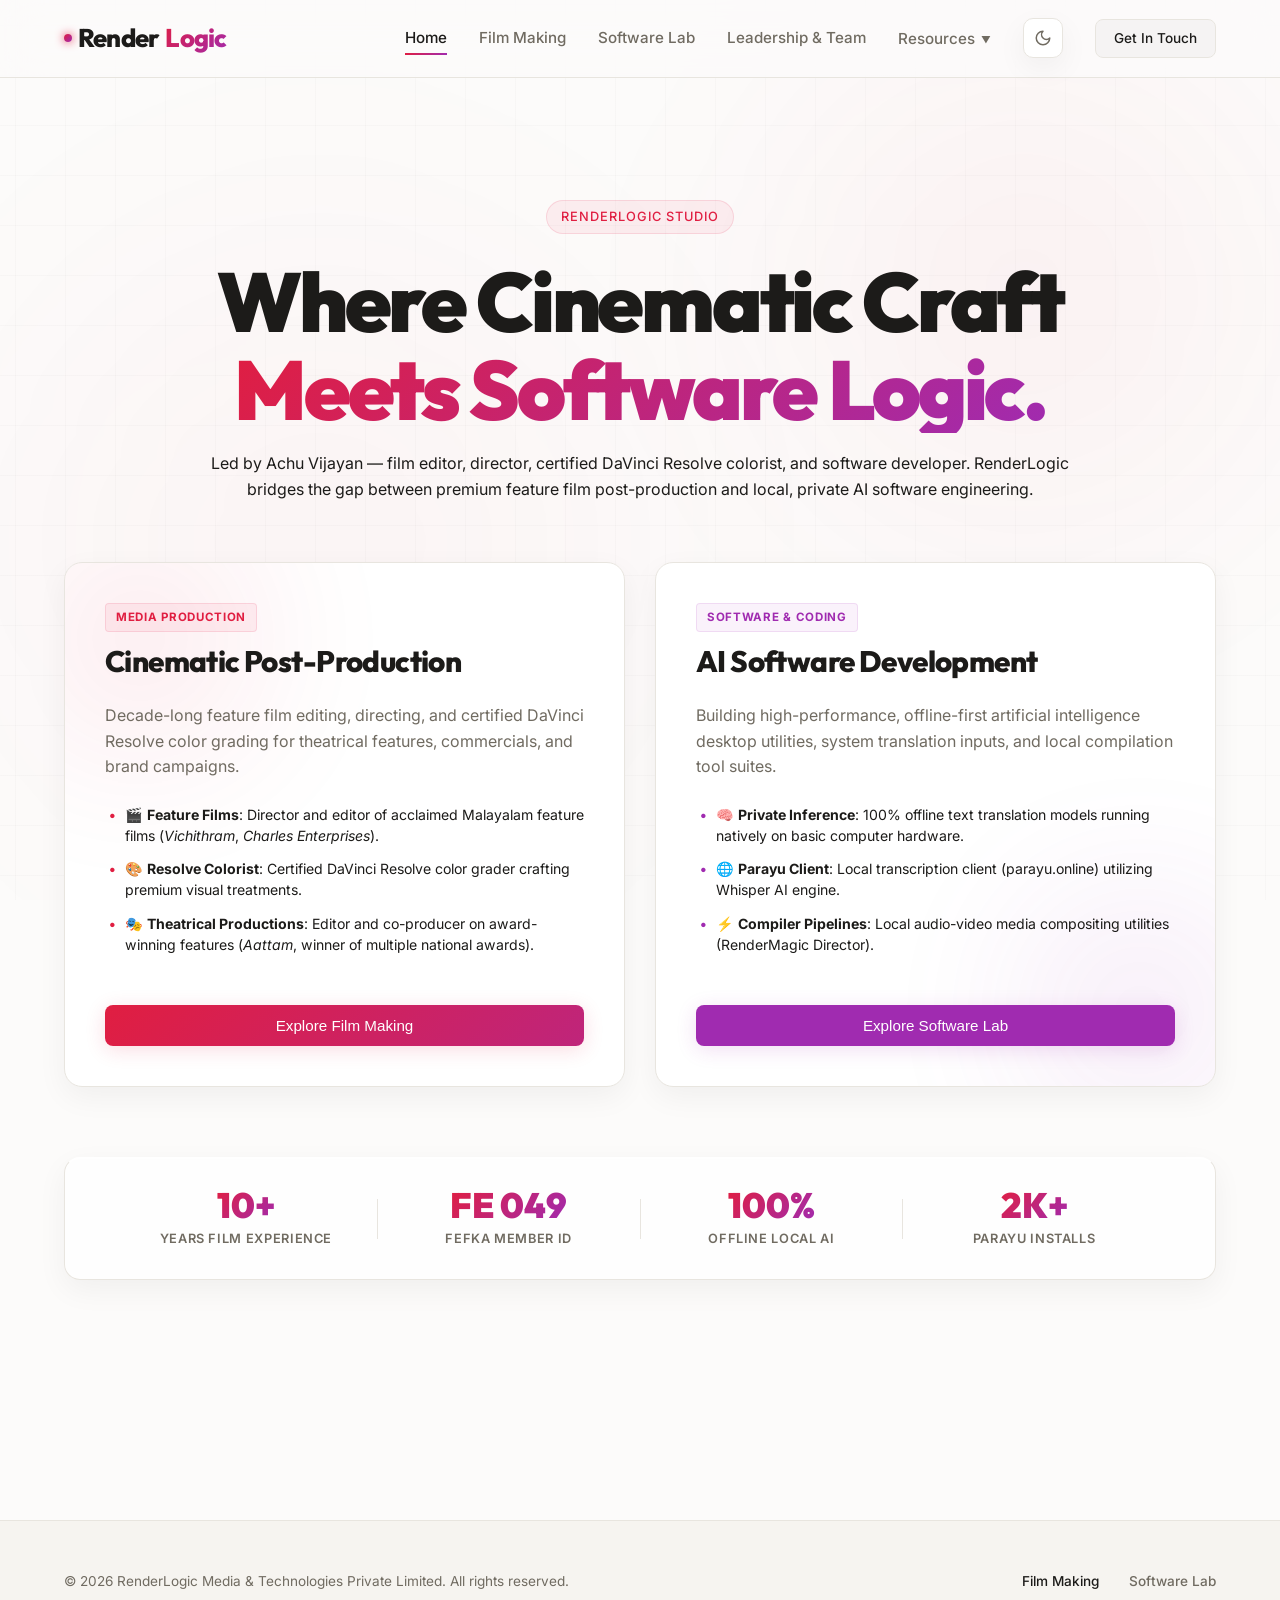
==== index.html @ 08ec9bab "feat: default to light theme on first load and ignore prefers-color-scheme" ====
<!DOCTYPE html>
<html lang="en">
<head>
    <meta charset="UTF-8">
    <meta name="viewport" content="width=device-width, initial-scale=1.0">
    <title>RenderLogic | Film Making & Software Lab</title>
    
    <!-- SEO Meta Tags -->
    <meta name="description" content="Cinematic post-production studio and AI software lab. Specializing in video editing, color grading, directing, and offline AI application development.">
    <meta name="keywords" content="Achu Vijayan, Vichithram, Aattam, film editing, color grading, post production, Parayu, RenderMagic, AI filmmaking, Kerala cinema, software developer">
    <meta name="author" content="RenderLogic">
    <meta name="robots" content="index, follow, max-image-preview:large">
    <link rel="canonical" href="https://renderlogic.in/">

    <!-- Open Graph (Facebook / WhatsApp / LinkedIn link previews) -->
    <meta property="og:type" content="website">
    <meta property="og:url" content="https://renderlogic.in/">
    <meta property="og:title" content="RenderLogic | Film Making & Software Lab">
    <meta property="og:description" content="Cinematic post-production meets software logic. Video editing, color grading, directing, and offline AI tools.">
    <meta property="og:image" content="https://renderlogic.in/assets/logo.png">
    <meta property="og:site_name" content="RenderLogic">

    <!-- Twitter / X card -->
    <meta name="twitter:card" content="summary_large_image">
    <meta name="twitter:title" content="RenderLogic | Film Making & Software Lab">
    <meta name="twitter:description" content="Cinematic post-production meets software logic. Video editing, color grading, directing, and offline AI tools.">
    <meta name="twitter:image" content="https://renderlogic.in/assets/logo.png">

    <!-- Google Analytics (GA4) — property "achuvijayaneditor" -->
    <script async src="https://www.googletagmanager.com/gtag/js?id=G-XNH281S53R"></script>
    <script>
      window.dataLayer = window.dataLayer || [];
      function gtag(){dataLayer.push(arguments);}
      gtag('js', new Date());
      gtag('config', 'G-XNH281S53R');
    </script>

    <!-- Structured data (JSON-LD): Organization + founder + website -->
    <script type="application/ld+json">
    {
      "@context": "https://schema.org",
      "@graph": [
        {
          "@type": "Organization",
          "@id": "https://renderlogic.in/#organization",
          "name": "RenderLogic",
          "alternateName": "RenderLogic Studio",
          "url": "https://renderlogic.in/",
          "logo": {
            "@type": "ImageObject",
            "url": "https://renderlogic.in/assets/logo.png"
          },
          "image": "https://renderlogic.in/assets/logo.png",
          "description": "Cinematic post-production studio and AI software lab - video editing, color grading, directing, and offline AI application development.",
          "email": "contact@renderlogic.in",
          "telephone": "+919447127173",
          "address": {
            "@type": "PostalAddress",
            "addressLocality": "Ernakulam",
            "addressRegion": "Kerala",
            "addressCountry": "IN"
          },
          "founder": {
            "@type": "Person",
            "@id": "https://renderlogic.in/#achuvijayan"
          },
          "contactPoint": [
            {
              "@type": "ContactPoint",
              "telephone": "+919447127173",
              "email": "contact@renderlogic.in",
              "contactType": "customer service",
              "areaServed": "IN",
              "availableLanguage": ["en", "ml"]
            },
            {
              "@type": "ContactPoint",
              "telephone": "+919072223369",
              "contactType": "sales",
              "areaServed": "IN"
            }
          ],
          "sameAs": [
            "https://www.instagram.com/achuvijayan/",
            "https://www.linkedin.com/in/achuvijayan/"
          ]
        },
        {
          "@type": "Person",
          "@id": "https://renderlogic.in/#achuvijayan",
          "name": "Achu Vijayan",
          "url": "https://renderlogic.in/",
          "jobTitle": "Founder, Film Editor & Colorist",
          "worksFor": {
            "@type": "Organization",
            "@id": "https://renderlogic.in/#organization"
          },
          "address": {
            "@type": "PostalAddress",
            "addressLocality": "Ernakulam",
            "addressRegion": "Kerala",
            "addressCountry": "IN"
          },
          "sameAs": [
            "https://www.instagram.com/achuvijayan/",
            "https://www.linkedin.com/in/achuvijayan/"
          ]
        },
        {
          "@type": "WebSite",
          "@id": "https://renderlogic.in/#website",
          "url": "https://renderlogic.in/",
          "name": "RenderLogic",
          "inLanguage": "en",
          "publisher": {
            "@type": "Organization",
            "@id": "https://renderlogic.in/#organization"
          }
        }
      ]
    }
    </script>

    <!-- Google Fonts -->
    <link rel="preconnect" href="https://fonts.googleapis.com">
    <link rel="preconnect" href="https://fonts.gstatic.com" crossorigin>
    <link href="https://fonts.googleapis.com/css2?family=Inter:wght@300;400;500;600;700&family=Outfit:wght@400;500;600;700;800;900&display=swap" rel="stylesheet">
    
    <!-- Theme init (runs before paint to avoid a flash of the wrong theme) -->
    <script>
      (function () {
        try {
          var stored = localStorage.getItem('rl-theme');
          if (stored === 'dark') {
            document.documentElement.classList.add('dark');
          }
        } catch (e) {}
      })();
    </script>

    <!-- Style Sheet -->
    <link rel="stylesheet" href="styles.css">
</head>
<body>

    <!-- Floating Background Radial Glows -->
    <div class="bg-glow-container">
        <div class="glow-spot-1" id="radial-glow-cyan"></div>
        <div class="glow-spot-2" id="radial-glow-purple"></div>
    </div>

    <!-- Header Navigation acting as Tab Triggers -->
    <header class="header" id="main-header">
        <div class="container nav-container">
            <a href="#" class="logo" id="header-logo" aria-label="RenderLogic Home" data-tab-target="tab-home">
                <span class="logo-icon"></span>
                <span class="logo-render">Render</span><span class="logo-logic">Logic</span>
            </a>
            
            <!-- Mobile Menu Toggle -->
            <button class="mobile-nav-toggle" id="menu-toggle" aria-label="Toggle navigation menu" aria-expanded="false">
                <span></span>
                <span></span>
                <span></span>
            </button>
            
            <nav class="nav" id="navigation-bar" role="navigation">
                <a href="#home" class="nav-link active" data-tab-target="tab-home">Home</a>
                <a href="#creative" class="nav-link" data-tab-target="tab-creative">Film Making</a>
                <a href="#software" class="nav-link" data-tab-target="tab-software">Software Lab</a>
                <a href="#collaborators" class="nav-link" data-tab-target="tab-collaborators">Leadership & Team</a>
                
                <!-- Resources Dropdown -->
                <div class="nav-dropdown" id="resources-dropdown">
                    <a href="#" class="nav-link" id="nav-resources-trigger">Resources <span class="arrow-icon">▼</span></a>
                    <div class="dropdown-menu glass-card">
                        <a href="#documentation" class="dropdown-item" data-tab-target="tab-documentation">
                            <h5>Documentation</h5>
                            <p>Quickstart setup, shortcuts, and dictionary.</p>
                        </a>
                        <a href="#support" class="dropdown-item" data-tab-target="tab-support">
                            <h5>Help Center</h5>
                            <p>Frequently asked questions and guides.</p>
                        </a>
                        <a href="#blogs" class="dropdown-item" data-tab-target="tab-blogs">
                            <h5>Blog</h5>
                            <p>Latest updates, tutorials, and features.</p>
                        </a>
                        <a href="#affiliate" class="dropdown-item" data-tab-target="tab-affiliate">
                            <h5>Affiliate Program</h5>
                            <p>Earn recurring partner commissions.</p>
                        </a>
                        <a href="#mediakit" class="dropdown-item" data-tab-target="tab-mediakit">
                            <h5>Media Kit</h5>
                            <p>Official logos and transparent assets.</p>
                        </a>
                    </div>
                </div>
                
                <button class="theme-toggle" id="theme-toggle-btn" type="button" aria-label="Toggle dark mode" title="Toggle light / dark">
                    <svg class="icon-moon" xmlns="http://www.w3.org/2000/svg" viewBox="0 0 24 24" fill="none" stroke="currentColor" stroke-width="2" stroke-linecap="round" stroke-linejoin="round"><path d="M12 3a6 6 0 0 0 9 9 9 9 0 1 1-9-9Z"/></svg>
                    <svg class="icon-sun" xmlns="http://www.w3.org/2000/svg" viewBox="0 0 24 24" fill="none" stroke="currentColor" stroke-width="2" stroke-linecap="round" stroke-linejoin="round"><circle cx="12" cy="12" r="4"/><path d="M12 2v2M12 20v2M4.93 4.93l1.41 1.41M17.66 17.66l1.41 1.41M2 12h2M20 12h2M6.34 17.66l-1.41 1.41M19.07 4.93l-1.41 1.41"/></svg>
                </button>
                <a href="#contact" class="btn btn-nav" data-tab-target="tab-contact">Get In Touch</a>
            </nav>
        </div>
    </header>

    <main class="main-content-area">

        <!-- ==========================================
             TAB 0: HOME LANDING PAGE (50/50 Dual Mood)
             ========================================== -->
        <section id="tab-home" class="tab-content active">
            <div class="container">
                <!-- Hero Dual Intro -->
                <div class="split-hero">
                    <span class="badge">RenderLogic Studio</span>
                    <h1 class="font-giant hero-title">Where Cinematic Craft<br><span class="gradient-text">Meets Software Logic.</span></h1>
                    <p class="hero-subtitle" style="margin-top: 18px;">Led by Achu Vijayan — film editor, director, certified DaVinci Resolve colorist, and software developer. RenderLogic bridges the gap between premium feature film post-production and local, private AI software engineering.</p>
                </div>

                <!-- 50/50 Split Showcase -->
                <div class="split-showcase-grid">
                    <!-- Left: Media & Post-Production -->
                    <div class="split-card glass-card creative-mood" data-tab-link="tab-creative">
                        <div class="split-card-glow"></div>
                        <div>
                            <div class="split-card-header">
                                <span class="split-tag">Media Production</span>
                                <h3>Cinematic Post-Production</h3>
                            </div>
                            <div class="split-card-body">
                                <p>Decade-long feature film editing, directing, and certified DaVinci Resolve color grading for theatrical features, commercials, and brand campaigns.</p>
                                <ul class="split-bullets">
                                    <li>🎬 <strong>Feature Films</strong>: Director and editor of acclaimed Malayalam feature films (<em>Vichithram</em>, <em>Charles Enterprises</em>).</li>
                                    <li>🎨 <strong>Resolve Colorist</strong>: Certified DaVinci Resolve color grader crafting premium visual treatments.</li>
                                    <li>🎭 <strong>Theatrical Productions</strong>: Editor and co-producer on award-winning features (<em>Aattam</em>, winner of multiple national awards).</li>
                                </ul>
                            </div>
                        </div>
                        <div class="split-card-footer" style="margin-top: 20px;">
                            <button class="btn btn-primary" data-tab-target="tab-creative" style="width: 100%;">Explore Film Making</button>
                        </div>
                    </div>

                    <!-- Right: Software & Coding -->
                    <div class="split-card glass-card software-mood" data-tab-link="tab-software">
                        <div class="split-card-glow"></div>
                        <div>
                            <div class="split-card-header">
                                <span class="split-tag font-mono">Software & Coding</span>
                                <h3>AI Software Development</h3>
                            </div>
                            <div class="split-card-body">
                                <p>Building high-performance, offline-first artificial intelligence desktop utilities, system translation inputs, and local compilation tool suites.</p>
                                <ul class="split-bullets font-mono">
                                    <li>🧠 <strong>Private Inference</strong>: 100% offline text translation models running natively on basic computer hardware.</li>
                                    <li>🌐 <strong>Parayu Client</strong>: Local transcription client (parayu.online) utilizing Whisper AI engine.</li>
                                    <li>⚡ <strong>Compiler Pipelines</strong>: Local audio-video media compositing utilities (RenderMagic Director).</li>
                                </ul>
                            </div>
                        </div>
                        <div class="split-card-footer" style="margin-top: 20px;">
                            <button class="btn btn-primary btn-purple" data-tab-target="tab-software" style="width: 100%;">Explore Software Lab</button>
                        </div>
                    </div>
                </div>

                <!-- Shared Trust / Certifications Banner -->
                <div class="unified-highlight-banner glass-card">
                    <div class="banner-stat">
                        <span class="stat-num">10+</span>
                        <span class="stat-label">Years Film Experience</span>
                    </div>
                    <div class="banner-divider"></div>
                    <div class="banner-stat">
                        <span class="stat-num">FE 049</span>
                        <span class="stat-label">FEFKA Member ID</span>
                    </div>
                    <div class="banner-divider"></div>
                    <div class="banner-stat">
                        <span class="stat-num">100%</span>
                        <span class="stat-label">Offline Local AI</span>
                    </div>
                    <div class="banner-divider"></div>
                    <div class="banner-stat">
                        <span class="stat-num">2K+</span>
                        <span class="stat-label">Parayu Installs</span>
                    </div>
                </div>
            </div>
        </section>

        <!-- ==========================================
             TAB 1: CREATIVE STUDIO (70% Brand Mood)
             ========================================== -->
        <section id="tab-creative" class="tab-content">
            <div class="container">
                <!-- Hero Cinematic Intro -->
                <div class="cinematic-hero">
                    <span class="badge">Filmmaking & Post-Production</span>
                    <h1 class="hero-title font-giant">Crafting Stories with <span class="gradient-text">Cinematic</span> Rhythm</h1>
                    <p class="hero-subtitle">High-fidelity editorial, color grading, directing, and VFX services for theatrical features, commercials, and AI-assisted filmmaking pipelines.</p>
                </div>
                
                <!-- Video Editor Timeline Mockup Panel -->
                <div class="visual-panel-wrapper">
                    <div class="visual-card glass-card" id="timeline-card">
                        <div class="visual-header">
                            <span class="dot red"></span>
                            <span class="dot yellow"></span>
                            <span class="dot green"></span>
                            <span class="card-title">renderlogic_timeline.project</span>
                        </div>
                        <div class="visual-body">
                            <!-- NLE Timecode Ruler -->
                            <div class="timeline-ruler">
                                <span class="ruler-tick">00:00</span>
                                <span class="ruler-tick">00:10</span>
                                <span class="ruler-tick">00:20</span>
                                <span class="ruler-tick">00:30</span>
                                <span class="ruler-tick">00:40</span>
                                <span class="ruler-tick">00:50</span>
                            </div>
                            
                            <!-- Playhead scanning line -->
                            <div class="timeline-playhead-line" id="timeline-playhead"></div>
                            
                            <div class="timeline-row video-row">
                                <span class="label">Video Track</span>
                                <div class="clip c-blue" id="clip-video-1" data-duration="45" style="width: 45%;">Hero_Showreel.mov</div>
                                <div class="clip c-purple" id="clip-video-2" data-duration="25" style="width: 25%;">B-Roll_03.mov</div>
                            </div>
                            <div class="timeline-row audio-row">
                                <span class="label">Audio Track</span>
                                <div class="clip c-green" id="clip-audio-1" data-duration="30" style="width: 30%;">SFX_Wind.wav</div>
                                <div class="clip c-teal" id="clip-audio-2" data-duration="40" style="width: 40%;">Voiceover_Main.wav</div>
                            </div>
                            
                            <!-- NLE Media Controller & DB Meter -->
                            <div class="timeline-controls-row">
                                <div class="timeline-asset-info" id="timeline-asset-info">Active Preview: Hero_Showreel.mov</div>
                                
                                <div class="timeline-transport">
                                    <button class="transport-btn" aria-label="Previous Frame">
                                        <svg xmlns="http://www.w3.org/2000/svg" width="12" height="12" viewBox="0 0 24 24" fill="currentColor"><polygon points="19 20 9 12 19 4 19 20"/><rect x="5" y="4" width="2" height="16"/></svg>
                                    </button>
                                    <button class="transport-btn play-active" id="btn-timeline-play" aria-label="Play/Pause">
                                        <svg xmlns="http://www.w3.org/2000/svg" width="12" height="12" viewBox="0 0 24 24" fill="currentColor"><polygon points="5 3 19 12 5 21 5 3"/></svg>
                                    </button>
                                    <button class="transport-btn" aria-label="Next Frame">
                                        <svg xmlns="http://www.w3.org/2000/svg" width="12" height="12" viewBox="0 0 24 24" fill="currentColor"><polygon points="5 4 15 12 5 20 5 4"/><rect x="17" y="4" width="2" height="16"/></svg>
                                    </button>
                                </div>
                                
                                <div class="audio-db-meter">
                                    <span class="db-label">L</span>
                                    <div class="meter-bar"><div class="meter-fill" id="meter-fill-l" style="width: 65%;"></div></div>
                                    <span class="db-label">R</span>
                                    <div class="meter-bar"><div class="meter-fill" id="meter-fill-r" style="width: 58%;"></div></div>
                                </div>
                            </div>
                        </div>
                    </div>
                </div>

                <!-- Film & AI Projects Portfolio Grid (Unified Media Section) -->
                <div class="portfolio-section">
                    <h2 class="section-title text-center">Featured Works & Media Portfolio</h2>
                    <p class="section-subtitle text-center">Combining decade-long theatrical film craftsmanship with modern AI video campaign pipelines.</p>
                    
                    <!-- Category A: Theatrical Features -->
                    <div style="margin-top: 50px; border-bottom: 1px solid var(--border-color); padding-bottom: 12px; margin-bottom: 24px;">
                        <h3 style="font-family: var(--font-heading); font-size: 1.6rem; color: var(--primary); display: flex; align-items: center; gap: 8px;">🎬 Theatrical Cinema Features</h3>
                    </div>
                    <div class="portfolio-grid">
                        <div class="portfolio-card glass-card">
                            <div class="portfolio-thumbnail" style="background-image: radial-gradient(circle at center, rgba(160, 43, 176, 0.15), transparent 80%);">
                                <span class="portfolio-badge">Directorial Debut</span>
                            </div>
                            <div class="portfolio-info">
                                <h3>Vichithram</h3>
                                <p class="portfolio-role">Director, Editor & Co-Producer</p>
                                <p class="portfolio-desc">A highly acclaimed mystery thriller in Malayalam cinema, directed, edited, and co-produced by Achu Vijayan. Celebrated for its unique structural pacing, obsidian grading, and complex plot narrative.</p>
                            </div>
                        </div>
                        
                        <div class="portfolio-card glass-card">
                            <div class="portfolio-thumbnail" style="background-image: radial-gradient(circle at center, rgba(13, 148, 136, 0.15), transparent 80%);">
                                <span class="portfolio-badge">3× National Award Winner</span>
                            </div>
                            <div class="portfolio-info">
                                <h3>Aattam</h3>
                                <p class="portfolio-role">Co-Producer</p>
                                <p class="portfolio-desc">Co-produced under Joy Movie Productions. Celebrated chamber-style drama. Winner of three National Awards at the 70th National Film Awards: Best Feature Film, Best Editing, and Best Screenplay.</p>
                            </div>
                        </div>

                        <div class="portfolio-card glass-card">
                            <div class="portfolio-thumbnail" style="background-image: radial-gradient(circle at center, rgba(16, 185, 129, 0.15), transparent 80%);">
                                <span class="portfolio-badge">Upcoming Feature</span>
                            </div>
                            <div class="portfolio-info">
                                <h3>Thuninthavan / Orumbettavan</h3>
                                <p class="portfolio-role">Post-Production & Co-Producer</p>
                                <p class="portfolio-desc">Upcoming Malayalam feature film produced under Joy Movie Productions, coordinating complete post-production assembly and certified grading output.</p>
                            </div>
                        </div>

                        <div class="portfolio-card glass-card">
                            <div class="portfolio-thumbnail" style="background-image: radial-gradient(circle at center, rgba(239, 68, 68, 0.15), transparent 80%);">
                                <span class="portfolio-badge">Satirical Drama</span>
                            </div>
                            <div class="portfolio-info">
                                <h3>Charles Enterprises</h3>
                                <p class="portfolio-role">Editor & Co-Producer</p>
                                <p class="portfolio-desc">Editorial rhythm design and post-production co-production management for this celebrated satirical comedy-drama.</p>
                            </div>
                        </div>
                    </div>

                    <!-- Category B: AI campaigns & Brand films -->
                    <div style="margin-top: 70px; border-bottom: 1px solid var(--border-color); padding-bottom: 12px; margin-bottom: 24px;">
                        <h3 style="font-family: var(--font-heading); font-size: 1.6rem; color: var(--accent); display: flex; align-items: center; gap: 8px;">🧠 AI Video Production & Brand Campaigns</h3>
                    </div>
                    <div class="portfolio-grid">
                        <div class="portfolio-card glass-card">
                            <div class="portfolio-thumbnail" style="background-image: radial-gradient(circle at center, rgba(13, 148, 136, 0.15), transparent 80%);">
                                <span class="portfolio-badge">AI Brand Campaign</span>
                            </div>
                            <div class="portfolio-info">
                                <h3>Allwyn — "Possible is Beautiful"</h3>
                                <p class="portfolio-role">AI Video Producer & Storyboard Design</p>
                                <p class="portfolio-desc">Created a 30-second AI campaign animatic, a 22-slide storyboard deck, and character consistency mapping for international brand launch via The Gate Worldwide.</p>
                            </div>
                        </div>

                        <div class="portfolio-card glass-card">
                            <div class="portfolio-thumbnail" style="background-image: radial-gradient(circle at center, rgba(16, 185, 129, 0.15), transparent 80%);">
                                <span class="portfolio-badge">AI Brand Film</span>
                            </div>
                            <div class="portfolio-info">
                                <h3>Breeze — 25th Anniversary</h3>
                                <p class="portfolio-role">AI Video Producer & Editor</p>
                                <p class="portfolio-desc">"Breeze Museum of Art" 25th anniversary brand film — end-to-end local AI video production from prompt engineering mapping to final post-production cut.</p>
                            </div>
                        </div>

                        <div class="portfolio-card glass-card">
                            <div class="portfolio-thumbnail" style="background-image: radial-gradient(circle at center, rgba(160, 43, 176, 0.15), transparent 80%);">
                                <span class="portfolio-badge">AI Banking Campaign</span>
                            </div>
                            <div class="portfolio-info">
                                <h3>SC Banca 2.0 (SC × Prudential)</h3>
                                <p class="portfolio-role">AI Deliverables & KV Extensions</p>
                                <p class="portfolio-desc">Key visual extensions, character consistency meshes, and final localized campaign video deliverables utilizing local Stable Diffusion and Kling pipelines.</p>
                            </div>
                        </div>

                        <div class="portfolio-card glass-card">
                            <div class="portfolio-thumbnail" style="background-image: radial-gradient(circle at center, rgba(239, 68, 68, 0.15), transparent 80%);">
                                <span class="portfolio-badge">Education & Tech Hub</span>
                            </div>
                            <div class="portfolio-info">
                                <h3>Aistory YouTube Channel</h3>
                                <p class="portfolio-role">Pipeline Creator & Tutor</p>
                                <p class="portfolio-desc">Founder of Aistory, an online educational hub focused on demonstrating local AI tools, ComfyUI weight scripting, and tech-meets-cinema workflows for filmmakers.</p>
                            </div>
                        </div>
                    </div>
                </div>

                <!-- Media Services Grid -->
                <div class="services-wrapper">
                    <h2 class="section-title text-center">Studio Services</h2>
                    <div class="services-grid">
                        <div class="service-card glass-card">
                            <div class="service-icon">🎬</div>
                            <h3>Theatrical Film Editing</h3>
                            <p>High-end structural pacing and narrative trimming. Every frame cut is timed to maintain maximum suspense, emotion, and rhythm.</p>
                        </div>
                        <div class="service-card glass-card">
                            <div class="service-icon">🎨</div>
                            <h3>Cinematic Color Grading (DI)</h3>
                            <p>Premium digital intermediate grading matching the mood of your cinematic vision. Seamless transitions from daylight exposure to dark obsidian tones.</p>
                        </div>
                        <div class="service-card glass-card">
                            <div class="service-icon">🧠</div>
                            <h3>AI Filmmaking Workflows</h3>
                            <p>Integrating state-of-the-art AI tooling, ComfyUI structures, and prompt engineering parameters to generate high-resolution b-rolls, textures, and digital composition plates.</p>
                        </div>
                    </div>
                </div>
            </div>
        </section>


        <!-- ==========================================
             TAB 2: SOFTWARE LAB (30% Brand Mood)
             ========================================== -->
        <section id="tab-software" class="tab-content">
            <div class="container">
                <div class="software-hero text-center">
                    <span class="badge badge-accent">Software Lab</span>
                    <h2 class="section-title">High-Performance Offline Applications</h2>
                    <p class="section-subtitle">We build lightning-fast desktop tools that run 100% locally on your machine—prioritizing absolute privacy, offline speed, and zero cloud subscriptions.</p>
                </div>

                <!-- Showcase Flagship: Parayu -->
                <div class="parayu-showcase-grid">
                    <div class="parayu-visual-mockup">
                        <div class="mockup-frame glass-card">
                            <div class="mockup-header">
                                <span class="mockup-dot close"></span>
                                <span class="mockup-dot minimize"></span>
                                <span class="mockup-dot maximize"></span>
                                <span class="mockup-url">parayu.online</span>
                            </div>
                            <div class="mockup-content">
                                <!-- Waveform logo indicator -->
                                <div class="app-logo-container">
                                    <img src="assets/logo-parayu.svg" alt="Parayu Logo" class="app-custom-logo">
                                </div>
                                <h4>Parayu (Voice-to-Text)</h4>
                                <p class="app-tag">Whisper AI Offline Engine</p>
                                
                                <!-- Audio Waveform animation -->
                                <div class="wave-animation">
                                    <div class="wave-bar"></div>
                                    <div class="wave-bar"></div>
                                    <div class="wave-bar"></div>
                                    <div class="wave-bar"></div>
                                    <div class="wave-bar"></div>
                                </div>
                                <div class="app-transcription" id="parayu-transcription-box">
                                    "Speak naturally, and watch it transcribe in real-time..."
                                </div>
                            </div>
                        </div>
                    </div>
                    
                    <div class="parayu-details-content">
                        <h3>Parayu Voice Dictation</h3>
                        <p class="section-desc">Our flagship application for macOS and Windows. Uses local Whisper AI models on your own machine—transcribing instantly directly into whichever text application you are currently typing in.</p>
                        
                        <div class="feature-bullets-grid">
                            <div class="bullet-card glass-card">
                                <h4>🔒 100% Private</h4>
                                <p>Your voice recordings never leave your machine. No cloud uploads, no server data retention.</p>
                            </div>
                            <div class="bullet-card glass-card">
                                <h4>⚡ Sub-second Speed</h4>
                                <p>Optimized C++ bindings (`whisper.cpp`) ensure transcription completes instantly.</p>
                            </div>
                            <div class="bullet-card glass-card">
                                <h4>🗣️ Multilingual Native</h4>
                                <p>Built with special optimizations for Indian languages including Malayalam, Hindi, and English dictation.</p>
                            </div>
                        </div>

                        <div class="action-buttons-group">
                            <a href="https://parayu.online" target="_blank" rel="noopener" class="btn btn-primary">Visit parayu.online</a>
                        </div>
                    </div>
                </div>

                <!-- Product Suite Ecosystem Directory -->
                <div class="roadmap-section" style="margin-top: 100px;">
                    <h3 class="section-title text-center">The RenderLogic Software Suite</h3>
                    <p class="section-subtitle text-center">A comprehensive suite of offline-first creation utilities, translation models, and media compilers.</p>
                    
                    <div class="roadmap-grid" style="display: grid; grid-template-columns: repeat(2, 1fr); gap: 30px; margin-top: 40px;">
                        
                        <div class="roadmap-card glass-card" style="padding: 35px; border-radius: 16px; border: 1px solid var(--border-color); background: var(--bg-card); display: flex; flex-direction: column; justify-content: space-between;">
                            <div>
                                <span class="roadmap-tag" style="background: rgba(224, 30, 65, 0.05); color: var(--primary); border: 1px solid rgba(224, 30, 65, 0.15); padding: 4px 10px; border-radius: 4px; font-size: 11px; font-family: var(--font-mono), monospace; text-transform: uppercase;">Desktop App • Local AI</span>
                                <h4 style="font-size: 1.35rem; font-weight: 700; margin-top: 18px; margin-bottom: 12px; color: var(--text-main);">RenderMagic Director</h4>
                                <p style="font-size: 13.5px; color: var(--text-muted); line-height: 1.6; margin-bottom: 20px;">Professional local AI video synthesis application. Compiles script, local voiceover, background tracks, and context-synced b-roll footage into complete media compositions entirely offline.</p>
                            </div>
                            <div style="font-family: var(--font-mono), monospace; font-size: 11px; color: var(--primary); font-weight: 500;">
                                ⚡ local FastAPI &amp; Electron pipeline
                            </div>
                        </div>

                        <div class="roadmap-card glass-card" style="padding: 35px; border-radius: 16px; border: 1px solid var(--border-color); background: var(--bg-card); display: flex; flex-direction: column; justify-content: space-between;">
                            <div>
                                <span class="roadmap-tag" style="background: rgba(13, 148, 136, 0.05); color: var(--accent); border: 1px solid rgba(13, 148, 136, 0.15); padding: 4px 10px; border-radius: 4px; font-size: 11px; font-family: var(--font-mono), monospace; text-transform: uppercase;">Mobile App • iOS &amp; Android</span>
                                <h4 style="font-size: 1.35rem; font-weight: 700; margin-top: 18px; margin-bottom: 12px; color: var(--text-main);">Parayu Mobile &amp; Handoff</h4>
                                <p style="font-size: 13.5px; color: var(--text-muted); line-height: 1.6; margin-bottom: 20px;">Brings localized offline voice dictation and translation maps to mobile keyboards. Features native Swift/Kotlin bindings for high-speed local inference and wireless desktop handoff.</p>
                            </div>
                            <div style="font-family: var(--font-mono), monospace; font-size: 11px; color: var(--accent); font-weight: 500;">
                                📱 native SwiftPM &amp; Android Gradle
                            </div>
                        </div>

                        <div class="roadmap-card glass-card" style="padding: 35px; border-radius: 16px; border: 1px solid var(--border-color); background: var(--bg-card); display: flex; flex-direction: column; justify-content: space-between;">
                            <div>
                                <span class="roadmap-tag" style="background: rgba(239, 68, 68, 0.05); color: #ef4444; border: 1px solid rgba(239, 68, 68, 0.15); padding: 4px 10px; border-radius: 4px; font-size: 11px; font-family: var(--font-mono), monospace; text-transform: uppercase;">Utility • Subtitle Editor</span>
                                <h4 style="font-size: 1.35rem; font-weight: 700; margin-top: 18px; margin-bottom: 12px; color: var(--text-main);">Transcript Studio</h4>
                                <p style="font-size: 13.5px; color: var(--text-muted); line-height: 1.6; margin-bottom: 20px;">Standalone transcription companion for post-production editing rooms. Integrates directly with NLE workflows to synchronize subtitle timecodes and format multi-speaker logs.</p>
                            </div>
                            <div style="font-family: var(--font-mono), monospace; font-size: 11px; color: #ef4444; font-weight: 500;">
                                🎬 high-efficiency SRT &amp; VTT export
                            </div>
                        </div>

                        <div class="roadmap-card glass-card" style="padding: 35px; border-radius: 16px; border: 1px solid var(--border-color); background: var(--bg-card); display: flex; flex-direction: column; justify-content: space-between;">
                            <div>
                                <span class="roadmap-tag" style="background: rgba(217, 119, 6, 0.05); color: #d97706; border: 1px solid rgba(217, 119, 6, 0.15); padding: 4px 10px; border-radius: 4px; font-size: 11px; font-family: var(--font-mono), monospace; text-transform: uppercase;">Web App • Active Beta</span>
                                <h4 style="font-size: 1.35rem; font-weight: 700; margin-top: 18px; margin-bottom: 12px; color: var(--text-main);">WhichOTT Search</h4>
                                <p style="font-size: 13.5px; color: var(--text-muted); line-height: 1.6; margin-bottom: 20px;">A sleek, ad-free streaming search aggregator. Indexing global distribution matrices to instantly show exactly where a theatrical or web series is available, grouped by mood indices.</p>
                            </div>
                            <div style="font-family: var(--font-mono), monospace; font-size: 11px; color: #d97706; font-weight: 500;">
                                🔍 live metadata aggregation matrix
                            </div>
                        </div>

                    </div>
                </div>
            </div>
        </section>



        <!-- ==========================================
             TAB 4: WHO WE ARE (Collaborators Spotlight)
             ========================================== -->
        <section id="tab-collaborators" class="tab-content">
            <div class="container">
                <div class="collaborators-hero text-center">
                    <span class="badge">Leadership & Core Team</span>
                    <h2 class="section-title">Building the Future of Creative Tech</h2>
                    <p class="section-subtitle">The creative technologists, filmmakers, and software minds building Render Logic’s next generation of production tools.</p>
                </div>
                
                <!-- Founder Spotlight (Redesigned Profile Layout) -->
                <div class="founder-card glass-card">
                    <div class="founder-info">
                        <div class="founder-avatar-wrapper">
                            <div class="founder-avatar-glow"></div>
                            <div class="founder-avatar-inner">AV</div>
                        </div>
                        <div class="founder-bio">
                            <span class="founder-badge-tag">Founder & Lead Director</span>
                            <h3>Achu Vijayan</h3>
                            <div class="founder-meta" style="font-family: var(--font-mono), monospace; font-size: 11px; color: var(--text-muted); margin-bottom: 12px; display: flex; gap: 16px; font-weight: 500;">
                                <span>FEFKA Member FE 049</span>
                                <span>DaVinci Resolve Certified</span>
                            </div>
                            <p class="founder-description">
                                Achu Vijayan works at the intersection of cinema, editing, color, and software. With over a decade in the Indian film industry, he directed the mystery thriller <em>Vichithram</em>, contributed as an editor to <em>Charles Enterprises</em>, and served as co-producer on the National Award-winning feature <em>Aattam</em>.
                            </p>
                            <p class="founder-description">
                                At Render Logic, Achu leads creative direction, product vision, and workflow design — translating real production experience into tools built for editors, directors, VFX teams, and modern content studios.
                            </p>
                            <p class="founder-description">
                                His focus is simple: make powerful creative software feel practical, fast, and deeply connected to how professionals actually work.
                            </p>
                        </div>
                    </div>
                    <div class="founder-disciplines" style="display: flex; flex-direction: column; gap: 24px; border-left: 1px solid var(--border-color); padding-left: 40px;">
                        <div>
                            <h4 style="font-family: var(--font-heading); font-size: 0.85rem; font-weight: 700; text-transform: uppercase; color: var(--primary); letter-spacing: 0.08em; margin-bottom: 12px;">🎬 Film & Traditional Craft</h4>
                            <div class="disciplines-grid" style="display: flex; flex-direction: column; gap: 8px;">
                                <div class="discipline-tag">Directorial Concept & Screenplays</div>
                                <div class="discipline-tag">Theatrical Assembly & Pacing (Premiere)</div>
                                <div class="discipline-tag">DI Color Grading (DaVinci Resolve - Certified)</div>
                                <div class="discipline-tag">VFX Compositing & Motion Graphics</div>
                            </div>
                        </div>
                        <div>
                            <h4 style="font-family: var(--font-heading); font-size: 0.85rem; font-weight: 700; text-transform: uppercase; color: var(--accent); letter-spacing: 0.08em; margin-bottom: 12px;">🧠 AI Video Production</h4>
                            <div class="disciplines-grid" style="display: flex; flex-direction: column; gap: 8px;">
                                <div class="discipline-tag">Higgsfield Soul, Kling, Runway workflows</div>
                                <div class="discipline-tag">Storyboard & Animatic development</div>
                                <div class="discipline-tag">Brand Key Visual (KV) extensions</div>
                                <div class="discipline-tag">End-to-end delivery for global agencies</div>
                            </div>
                        </div>
                    </div>
                </div>

                <!-- Collaborators Showcase Grid (Redesigned with specific categories) -->
                <div class="collaborators-grid">
                    <div class="collab-card glass-card">
                        <div class="collab-header">
                            <div class="collab-avatar icon-dir">📣</div>
                            <div>
                                <h4>The Directors</h4>
                                <p class="collab-role">Creative Directing & Narratives</p>
                            </div>
                        </div>
                        <p class="collab-desc">Guiding theatrical structures, character spacing, cinematic framing, and local scriptwriting logic to make sure the narrative rhythm flows perfectly before edit assembly starts.</p>
                    </div>

                    <div class="collab-card glass-card">
                        <div class="collab-header">
                            <div class="collab-avatar icon-edit">✂️</div>
                            <div>
                                <h4>The Editors</h4>
                                <p class="collab-role">Temporal Pacing & Cut Trim</p>
                            </div>
                        </div>
                        <p class="collab-desc">Crafting frame-accurate transitions, audio-visual offsets, and structural editorial flow. Translating temporal pacing into algorithmic software logic.</p>
                    </div>
                    
                    <div class="collab-card glass-card">
                        <div class="collab-header">
                            <div class="collab-avatar icon-vfx">✨</div>
                            <div>
                                <h4>The VFX Specialists</h4>
                                <p class="collab-role">Digital Compositing & CGI</p>
                            </div>
                        </div>
                        <p class="collab-desc">Building local b-roll assets, rendering textures, rotoscoping, and look-development assets to build premium DI color templates and VFX overlays.</p>
                    </div>

                    <div class="collab-card glass-card">
                        <div class="collab-header">
                            <div class="collab-avatar icon-dev">💻</div>
                            <div>
                                <h4>Local Developer Minds</h4>
                                <p class="collab-role">Systems Engineers & C++ optimizers</p>
                            </div>
                        </div>
                        <p class="collab-desc">Optimizing on-device model weights, whisper.cpp C++ bindings, hotkey-hooks, and memory-safe offline binaries that run with zero latency.</p>
                    </div>
                </div>
            </div>
        </section>


        <!-- ==========================================
             TAB 5: DOCUMENTATION
             ========================================== -->
        <section id="tab-documentation" class="tab-content">
            <div class="container">
                <div class="support-hero text-center">
                    <span class="badge">Docs</span>
                    <h2 class="section-title">Documentation & Developer Guide</h2>
                    <p class="section-subtitle">Guides for configuring local speech recognition models, hotkeys, and custom templates.</p>
                </div>
                
                <div class="faq-row-grid" style="display: grid; grid-template-columns: 1fr; gap: 20px; max-width: 800px; margin: 0 auto;">
                    <div class="faq-card glass-card">
                        <h4>Local Application Quickstart</h4>
                        <p>To run Parayu locally, clone the main workspace repository, run <code>npm install</code>, and start in development mode using <code>npm start</code>. Native bindings (like uiohook-napi and smart-whisper) compile automatically on systems with standard C++ build tools (Xcode CLI on macOS or Visual Studio Build Tools on Windows).</p>
                    </div>
                    <div class="faq-card glass-card">
                        <h4>Hotkeys & Shortcuts Configuration</h4>
                        <p>The default dictation hotkey is mapped to <code>Ctrl + Space</code> (or double-press Fn on Apple Silicon). You can configure hotkeys in the app settings panel which stores the raw keycodes in your local <code>config.json</code> under the application data directory.</p>
                    </div>
                    <div class="faq-card glass-card">
                        <h4>Local Custom Dictionary</h4>
                        <p>Improve word recognition for regional slang and technical terms (e.g. video formats, camera models). Create a file named <code>custom-dictionary.json</code> inside the application folder and add key-value pairs representing custom pronunciations and transcript outputs.</p>
                    </div>
                </div>
            </div>
        </section>


        <!-- ==========================================
             TAB 6: HELP CENTER (Support Center)
             ========================================== -->
        <section id="tab-support" class="tab-content">
            <div class="container">
                <div class="support-hero text-center">
                    <span class="badge">Help & FAQ</span>
                    <h2 class="section-title">Support Center</h2>
                    <p class="section-subtitle">Find resources, setup guides, and troubleshooting steps for RenderLogic software products.</p>
                </div>
                
                <div class="support-faq-wrapper">
                    <div class="faq-card glass-card">
                        <h4>How do I authorize accessibility permissions for Parayu on macOS?</h4>
                        <p>Parayu uses local keyboard simulation to paste transcribed text directly. On macOS, this requires Accessibility permissions. Open **System Settings -> Privacy & Security -> Accessibility**, add **Parayu**, and toggle the switch to enabled.</p>
                    </div>
                    <div class="faq-card glass-card">
                        <h4>Is my voice data shared with any external servers?</h4>
                        <p>No. Both Parayu and RenderMagic Director run entirely on your local machine. All neural network inferences (whisper.cpp, on-device text cleanup, and audio-video compositing) happen on your local CPU or GPU. We do not run any telemetry servers.</p>
                    </div>
                    <div class="faq-card glass-card">
                        <h4>How do I configure the dictionary replacement values?</h4>
                        <p>Open the app UI, navigate to the **Dictionary** tab, and enter the misheard term and the correct target word. The local database will immediately intercept subsequent matching dictations and replace them seamlessly.</p>
                    </div>
                </div>
            </div>
        </section>


        <!-- ==========================================
             TAB 7: BLOG
             ========================================== -->
        <section id="tab-blogs" class="tab-content">
            <div class="container">
                <div class="support-hero text-center">
                    <span class="badge">Knowledge Hub</span>
                    <h2 class="section-title">Cinematic & Technical Thoughts</h2>
                    <p class="section-subtitle">Insights from our team regarding film editorial workflows, DI color grading tips, and local AI developments.</p>
                </div>
                
                <div class="blogs-grid">
                    <article class="blog-card glass-card">
                        <div class="blog-meta">June 25, 2026 | Post-Production</div>
                        <h3>Pacing and Rhythm in Ensemble Film Editing</h3>
                        <p>How spacing, actor beats, and environmental cuts build structural tension in chamber-style cinema. Case study of editing Aattam.</p>
                        <a href="#" class="blog-link">Read Article →</a>
                    </article>
                    
                    <article class="blog-card glass-card">
                        <div class="blog-meta">May 12, 2026 | Software & AI</div>
                        <h3>The Power of Local AI: Dictation without Server Subscriptions</h3>
                        <p>Exploring the performance benchmarks of running Whisper AI weights offline using C++ bindings. Why privacy is the ultimate feature.</p>
                        <a href="#" class="blog-link">Read Article →</a>
                    </article>

                    <article class="blog-card glass-card">
                        <div class="blog-meta">April 08, 2026 | DI Colorist</div>
                        <h3>Styling the Obsidian Dark Look for Psychological Thrillers</h3>
                        <p>A breakdown of lut balances, dark exposure matching, and neon highlight contrast. Grading keys used in Vichithram.</p>
                        <a href="#" class="blog-link">Read Article →</a>
                    </article>
                </div>
            </div>
        </section>


        <!-- ==========================================
             TAB 8: AFFILIATE PROGRAM
             ========================================== -->
        <section id="tab-affiliate" class="tab-content">
            <div class="container">
                <div class="support-hero text-center">
                    <span class="badge badge-accent">Partner Program</span>
                    <h2 class="section-title">RenderLogic Affiliate</h2>
                    <p class="section-subtitle">Partner with us and earn recurring commissions on software licenses and client referrals.</p>
                </div>
                
                <div class="affiliate-details glass-card" style="max-width: 800px; margin: 0 auto; padding: 40px;">
                    <h3>Earn 20% Recurring Commission</h3>
                    <p class="section-desc" style="margin-top: 14px;">Recommend our local AI tools (like Parayu) or refer post-production clients to our Film Making studio. For every active subscription, license key purchase, or signed film/commercial editorial contract, you earn a 20% recurring monthly payout.</p>
                    
                    <div class="bullet-card" style="margin-top: 30px; border: 1px solid var(--border-color); border-radius: 8px; padding: 20px;">
                        <h4>How it works:</h4>
                        <p style="margin-top: 8px; color: var(--text-muted);">1. Sign up for a free affiliate partner link through our support dashboard.<br>2. Share your link with creators, editors, film producers, and directors.<br>3. Track your payouts, traffic analytics, and active contracts in real-time.<br>4. Receive monthly automatic payouts via Stripe or bank transfer.</p>
                    </div>
                </div>
            </div>
        </section>


        <!-- ==========================================
             TAB 9: MEDIA KIT
             ========================================== -->
        <section id="tab-mediakit" class="tab-content">
            <div class="container">
                <div class="support-hero text-center">
                    <span class="badge">Brand Assets</span>
                    <h2 class="section-title">Media Kit & Branding</h2>
                    <p class="section-subtitle">Official logos, typography assets, color guides, and screenshots for press reviews.</p>
                </div>
                
                <div class="mediakit-grid" style="display: grid; grid-template-columns: repeat(2, 1fr); gap: 30px; max-width: 800px; margin: 0 auto;">
                    <div class="roadmap-card glass-card">
                        <h4>Official Logos</h4>
                        <p style="color: var(--text-muted); font-size: 0.9rem; margin-bottom: 16px;">Download RenderLogic logo sets in vector SVG format and high-res transparent PNG formats for light/dark backdrops.</p>
                        <a href="#" class="btn btn-secondary btn-sm" onclick="alert('Download started...'); return false;">Download Logos (.zip)</a>
                    </div>
                    <div class="roadmap-card glass-card">
                        <h4>Brand Color Guide</h4>
                        <p style="color: var(--text-muted); font-size: 0.9rem; margin-bottom: 16px;">Crimson (Brand): <code>#e01e41</code><br>Violet-Magenta: <code>#a02bb0</code><br>Signal Teal: <code>#0d9488</code><br>Off-White / Obsidian: <code>#fcfbfa</code> / <code>#0a0a0b</code></p>
                        <a href="#" class="btn btn-secondary btn-sm" onclick="alert('Color specs copied...'); return false;">Copy Hex Specs</a>
                    </div>
                </div>
            </div>
        </section>


        <!-- ==========================================
             TAB 10: CONTACT
             ========================================== -->
        <section id="tab-contact" class="tab-content">
            <div class="container">
                <div class="contact-box text-center">
                    <h2 class="section-title">Let's Collaborate</h2>
                    <p class="contact-subtitle">Have a post-production project, a software inquiry, or want to discuss a custom tool? Let's connect.</p>
                    
                    <!-- Contact Form -->
                    <form class="contact-form glass-card" id="main-contact-form" action="#" method="POST" onsubmit="event.preventDefault();">
                        <div class="form-row">
                            <div class="form-half">
                                <label for="contact-name">Name</label>
                                <input type="text" id="contact-name" placeholder="Your Name" required>
                            </div>
                            <div class="form-half">
                                <label for="contact-email">Email</label>
                                <input type="email" id="contact-email" placeholder="Your Email" required>
                            </div>
                        </div>
                        <div class="form-group">
                            <label for="contact-interest">Inquiry Type</label>
                            <select id="contact-interest">
                                <option value="film">Film Editing & Directing</option>
                                <option value="color">DI Color Grading & VFX</option>
                                <option value="software">Parayu & Software Support</option>
                                <option value="custom">Custom Development Project</option>
                            </select>
                        </div>
                        <div class="form-group">
                            <label for="contact-message">Message</label>
                            <textarea id="contact-message" placeholder="Describe your project, inquiry, or idea..." required></textarea>
                        </div>
                        <button type="submit" class="btn btn-primary btn-full-width" id="btn-submit-contact">Send Message</button>
                    </form>
                    
                    <div class="email-container" id="email-address-box">
                        <span class="email-text" id="email-address">contact@renderlogic.in</span>
                        <button class="btn-copy" id="btn-copy-email" aria-label="Copy email address" title="Copy to Clipboard">
                            <svg xmlns="http://www.w3.org/2000/svg" width="20" height="20" viewBox="0 0 24 24" fill="none" stroke="currentColor" stroke-width="2" stroke-linecap="round" stroke-linejoin="round"><rect x="9" y="9" width="13" height="13" rx="2" ry="2"/><path d="M5 15H4a2 2 0 0 1-2-2V4a2 2 0 0 1 2-2h9a2 2 0 0 1 2 2v1"/></svg>
                        </button>
                    </div>
                    <p class="copied-indicator" id="copy-status" role="alert">Copied to clipboard!</p>
                </div>
            </div>
        </section>
    </main>

    <!-- Footer -->
    <footer class="footer" role="contentinfo">
        <div class="container footer-container">
            <p>&copy; 2026 RenderLogic Media & Technologies Private Limited. All rights reserved.</p>
            <div class="footer-links">
                <a href="#creative" class="active" data-tab-target="tab-creative">Film Making</a>
                <a href="#software" data-tab-target="tab-software">Software Lab</a>
            </div>
        </div>
    </footer>

    <!-- Interactive Logic -->
    <script src="script.js"></script>
</body>
</html>
---- styles.css ----
/* ==========================================================================
   RenderLogic Premium SPA Stylesheet
   Theme: Cinema Meets Code (Dark Cinematic Obsidian, Cyan/Purple Neon Accents)
   ========================================================================== */

/* ==========================================================================
   Design Tokens — Parayu brand system (crimson primary, violet accent)
   Light is the default; `html.dark` swaps the same tokens for night mode.
   ========================================================================== */
:root {
    color-scheme: light;

    /* Surfaces */
    --bg-dark: #fcfbfa;                     /* Page background (Parayu off-white) */
    --bg-card: #ffffff;                     /* Card backgrounds */
    --bg-glass: rgba(255, 255, 255, 0.72);  /* Translucent glass surface */
    --bg-subtle: #f6f4f0;                   /* Muted secondary surface (footer, chips) */
    --header-bg: rgba(252, 251, 250, 0.82); /* Frosted sticky header / mobile drawer */
    --surface-1: rgba(28, 27, 25, 0.03);    /* Faint fills (tracks, inset panels) */
    --surface-2: rgba(28, 27, 25, 0.06);    /* Slightly stronger fills / hovers */
    --border-color: #e8e5df;                /* Subtle border (Parayu) */
    --border-hover: rgba(224, 30, 65, 0.35);/* Crimson accent hover border */
    --glass-highlight: rgba(255, 255, 255, 0.6); /* Top edge sheen on glass cards */

    /* Brand */
    --primary: #e01e41;        /* Crimson — the Parayu brand color */
    --primary-strong: #c81a39; /* Pressed / deeper crimson */
    --secondary: #a02bb0;      /* Violet-magenta — gradient end & software accent */
    --accent: #0d9488;         /* Teal — tertiary accent */
    --text-main: #1c1b19;      /* Warm charcoal */
    --text-muted: #706b61;     /* Muted body (Parayu) */
    --text-dark: #9a938a;      /* Faint / placeholder */

    /* Gradients */
    --gradient-brand: linear-gradient(135deg, var(--primary) 0%, var(--secondary) 100%);
    --gradient-brand-hover: linear-gradient(135deg, var(--secondary) 0%, var(--primary) 100%);
    --gradient-glow: radial-gradient(circle, rgba(224, 30, 65, 0.06) 0%, transparent 65%);
    --gradient-glass: linear-gradient(135deg, rgba(255, 255, 255, 0.8) 0%, rgba(255, 255, 255, 0.5) 100%);

    /* Shadows */
    --shadow-card: 0 10px 30px rgba(28, 27, 25, 0.05);
    --shadow-lift: 0 20px 40px rgba(28, 27, 25, 0.08);
    --shadow-glow: 0 20px 40px rgba(224, 30, 65, 0.10);
    --glass-inset: inset 0 1px 0 rgba(255, 255, 255, 0.5);
    --grid-line: rgba(28, 27, 25, 0.02);

    /* Layout Constants */
    --max-width: 1200px;
    --font-heading: 'Outfit', sans-serif;
    --font-body: 'Inter', sans-serif;
    --transition-smooth: all 0.4s cubic-bezier(0.16, 1, 0.3, 1);
    --transition-theme: background-color 0.3s ease, color 0.3s ease, border-color 0.3s ease;
}

html.dark {
    color-scheme: dark;

    /* Surfaces */
    --bg-dark: #0a0a0b;                     /* Near-black page (matches Parayu dark) */
    --bg-card: #141416;                     /* Elevated card */
    --bg-glass: rgba(255, 255, 255, 0.03);  /* Frosted dark glass */
    --bg-subtle: #101012;                   /* Muted secondary surface */
    --header-bg: rgba(10, 10, 11, 0.82);
    --surface-1: rgba(255, 255, 255, 0.04);
    --surface-2: rgba(255, 255, 255, 0.07);
    --border-color: rgba(255, 255, 255, 0.09);
    --border-hover: rgba(244, 63, 94, 0.45);
    --glass-highlight: rgba(255, 255, 255, 0.06);

    /* Brand — same crimson identity, brightened for contrast on near-black */
    --primary: #f43f5e;
    --primary-strong: #fb7185;
    --secondary: #c084fc;
    --accent: #2dd4bf;
    --text-main: #f4f4f5;
    --text-muted: #a1a1aa;
    --text-dark: #71717a;

    /* Gradients */
    --gradient-glow: radial-gradient(circle, rgba(244, 63, 94, 0.12) 0%, transparent 65%);
    --gradient-glass: linear-gradient(135deg, rgba(255, 255, 255, 0.04) 0%, rgba(255, 255, 255, 0.01) 100%);

    /* Shadows */
    --shadow-card: 0 10px 30px rgba(0, 0, 0, 0.5);
    --shadow-lift: 0 24px 48px rgba(0, 0, 0, 0.6);
    --shadow-glow: 0 20px 40px rgba(244, 63, 94, 0.14);
    --glass-inset: inset 0 1px 0 rgba(255, 255, 255, 0.05);
    --grid-line: rgba(255, 255, 255, 0.02);
}

/* Base Styles & Reset */
* {
    margin: 0;
    padding: 0;
    box-sizing: border-box;
}

html {
    scroll-behavior: smooth;
    background-color: var(--bg-dark);
    color: var(--text-main);
    font-family: var(--font-body);
    font-size: 16px;
    line-height: 1.6;
    transition: var(--transition-theme);
}

body {
    overflow-x: hidden;
    position: relative;
}

/* Background Grid Overlay */
body::before {
    content: "";
    position: fixed;
    top: 0;
    left: 0;
    width: 100vw;
    height: 100vh;
    background-image: 
        linear-gradient(var(--grid-line) 1px, transparent 1px),
        linear-gradient(90deg, var(--grid-line) 1px, transparent 1px);
    background-size: 50px 50px;
    background-position: center;
    pointer-events: none;
    z-index: -2;
}

/* Background Glow Spots */
.bg-glow-container {
    position: fixed;
    top: 0;
    left: 0;
    width: 100%;
    height: 100%;
    pointer-events: none;
    z-index: -1;
    overflow: hidden;
}

.glow-spot-1 {
    position: absolute;
    top: -10%;
    right: -10%;
    width: 60vw;
    height: 60vw;
    background: radial-gradient(circle, rgba(224, 30, 65, 0.05) 0%, transparent 70%);
    filter: blur(80px);
    will-change: transform;
}

.glow-spot-2 {
    position: absolute;
    bottom: -10%;
    left: -10%;
    width: 70vw;
    height: 70vw;
    background: radial-gradient(circle, rgba(224, 30, 65, 0.04) 0%, transparent 70%);
    filter: blur(100px);
    will-change: transform;
}

/* Typography & Giant Headers */
h1, h2, h3, h4 {
    font-family: var(--font-heading);
    font-weight: 600;
    letter-spacing: -0.02em;
    line-height: 1.2;
}

.font-giant {
    font-size: 5.2rem;
    font-weight: 900;
    letter-spacing: -0.04em;
    line-height: 1.05;
}

a {
    color: inherit;
    text-decoration: none;
    transition: var(--transition-smooth);
}

/* Utilities & Glassmorphism */
.container {
    width: 90%;
    max-width: var(--max-width);
    margin: 0 auto;
}

.text-center {
    text-align: center;
}

.gradient-text {
    background: var(--gradient-brand);
    -webkit-background-clip: text;
    -webkit-text-fill-color: transparent;
    display: inline-block;
}

.glass-card {
    background: var(--bg-glass);
    border: 1px solid var(--border-color);
    border-top: 1px solid var(--glass-highlight);
    box-shadow: var(--shadow-card), inset 0 1px 0 var(--glass-highlight);
    backdrop-filter: blur(14px);
    -webkit-backdrop-filter: blur(14px);
    border-radius: 16px;
    transition: var(--transition-smooth);
}

/* Theme Toggle Button (sun/moon) */
.theme-toggle {
    width: 40px;
    height: 40px;
    display: inline-flex;
    align-items: center;
    justify-content: center;
    flex-shrink: 0;
    border-radius: 10px;
    background: var(--bg-card);
    border: 1px solid var(--border-color);
    color: var(--text-muted);
    cursor: pointer;
    box-shadow: var(--shadow-card);
    transition: var(--transition-smooth);
}

.theme-toggle:hover {
    color: var(--primary);
    border-color: var(--border-hover);
    transform: translateY(-1px);
}

.theme-toggle svg {
    width: 18px;
    height: 18px;
}

/* Show sun in dark mode, moon in light mode */
.theme-toggle .icon-sun { display: none; }
.theme-toggle .icon-moon { display: block; }
html.dark .theme-toggle .icon-sun { display: block; }
html.dark .theme-toggle .icon-moon { display: none; }

.badge {
    display: inline-flex;
    align-items: center;
    padding: 6px 14px;
    background: rgba(224, 30, 65, 0.06);
    border: 1px solid rgba(224, 30, 65, 0.12);
    border-radius: 100px;
    color: var(--primary);
    font-size: 0.8rem;
    font-weight: 500;
    letter-spacing: 0.08em;
    text-transform: uppercase;
    margin-bottom: 24px;
}

.badge-accent {
    background: rgba(13, 148, 136, 0.06);
    border: 1px solid rgba(13, 148, 136, 0.12);
    color: var(--accent);
}

/* Buttons */
.btn {
    display: inline-flex;
    align-items: center;
    justify-content: center;
    padding: 12px 28px;
    border-radius: 8px;
    font-size: 0.95rem;
    font-weight: 500;
    cursor: pointer;
    position: relative;
    overflow: hidden;
    transition: var(--transition-smooth);
}

.btn-primary {
    background: var(--gradient-brand);
    background-size: 200% auto;
    color: white;
    border: none;
    box-shadow: 0 4px 20px rgba(224, 30, 65, 0.15);
}

.btn-primary:hover {
    background-position: right center;
    box-shadow: 0 8px 25px rgba(224, 30, 65, 0.25);
    transform: translateY(-2px);
}

.btn-secondary {
    background: var(--surface-1);
    border: 1px solid var(--border-color);
    color: var(--text-main);
}

.btn-secondary:hover {
    background: var(--surface-2);
    border-color: var(--surface-2);
    transform: translateY(-2px);
}

.btn-nav {
    padding: 8px 18px;
    background: var(--surface-1);
    border: 1px solid var(--border-color);
    font-size: 0.85rem;
}

.btn-nav:hover {
    background: var(--text-main);
    color: var(--bg-dark);
    border-color: var(--text-main);
}

.btn-sm {
    padding: 8px 20px;
    font-size: 0.85rem;
}

/* Header & Nav */
.header {
    position: fixed;
    top: 0;
    left: 0;
    width: 100%;
    z-index: 100;
    padding: 18px 0;
    background: var(--header-bg);
    backdrop-filter: blur(20px);
    -webkit-backdrop-filter: blur(20px);
    border-bottom: 1px solid var(--border-color);
    transition: var(--transition-smooth);
}

.nav-container {
    display: flex;
    justify-content: space-between;
    align-items: center;
}

.logo {
    font-size: 1.6rem;
    font-weight: 800;
    font-family: var(--font-heading);
    letter-spacing: -0.03em;
    display: flex;
    align-items: center;
    gap: 6px;
}

.logo-icon {
    width: 8px;
    height: 8px;
    background: var(--gradient-brand);
    border-radius: 50%;
    display: inline-block;
    box-shadow: 0 0 10px var(--primary);
}

.logo-render {
    color: var(--text-main);
}

.logo-logic {
    background: var(--gradient-brand);
    -webkit-background-clip: text;
    -webkit-text-fill-color: transparent;
}

.nav {
    display: flex;
    align-items: center;
    gap: 32px;
}

.nav-link {
    font-size: 0.95rem;
    color: var(--text-muted);
    font-weight: 500;
    position: relative;
    padding: 4px 0;
    cursor: pointer;
}

.nav-link:hover, .nav-link.active {
    color: var(--text-main);
}

.nav-link::after {
    content: "";
    position: absolute;
    bottom: 0;
    left: 0;
    width: 0;
    height: 2px;
    background: var(--gradient-brand);
    transition: var(--transition-smooth);
}

.nav-link.active::after, .nav-link:hover::after {
    width: 100%;
}

/* Resources Dropdown menu */
.nav-dropdown {
    position: relative;
    display: inline-block;
}

.arrow-icon {
    font-size: 0.6rem;
    vertical-align: middle;
    margin-left: 2px;
    display: inline-block;
    transition: transform 0.3s ease;
}

.nav-dropdown:hover .arrow-icon,
.nav-dropdown.active .arrow-icon {
    transform: rotate(180deg);
}

.dropdown-menu {
    display: block;
    visibility: hidden;
    opacity: 0;
    position: absolute;
    top: 100%;
    left: 50%;
    transform: translateX(-50%) translateY(15px);
    width: 300px;
    background: var(--bg-card);
    border: 1px solid var(--border-color);
    border-radius: 12px;
    padding: 12px;
    box-shadow: 0 10px 30px var(--surface-2), inset 0 1px 0 var(--glass-highlight);
    z-index: 120;
    pointer-events: none;
    transition: all 0.3s cubic-bezier(0.16, 1, 0.3, 1);
}

.nav-dropdown:hover .dropdown-menu,
.nav-dropdown.active .dropdown-menu {
    visibility: visible;
    opacity: 1;
    transform: translateX(-50%) translateY(5px);
    pointer-events: auto;
}

.dropdown-item {
    display: block;
    padding: 10px 14px;
    border-radius: 8px;
    transition: var(--transition-smooth);
    margin-bottom: 2px;
    text-align: left;
}

.dropdown-item:last-child {
    margin-bottom: 0;
}

.dropdown-item:hover {
    background: var(--surface-1);
}

.dropdown-item h5 {
    font-size: 0.88rem;
    font-weight: 600;
    color: var(--text-main);
    margin-bottom: 2px;
}

.dropdown-item p {
    font-size: 0.75rem;
    color: var(--text-muted);
    line-height: 1.35;
}

/* Mobile Nav Toggle */
.mobile-nav-toggle {
    display: none;
    background: none;
    border: none;
    cursor: pointer;
    padding: 4px;
    z-index: 110;
}

.mobile-nav-toggle span {
    display: block;
    width: 22px;
    height: 2px;
    background: var(--text-main);
    margin: 5px 0;
    transition: var(--transition-smooth);
}

/* Tab display management logic */
.main-content-area {
    padding-top: 100px;
    min-height: 80vh;
}

.tab-content {
    display: none;
    opacity: 0;
    transform: translateY(12px);
    padding: 60px 0 100px 0;
}

.tab-content.active {
    display: block;
    opacity: 1;
    transform: translateY(0);
    animation: tabSlideUp 0.6s cubic-bezier(0.16, 1, 0.3, 1) forwards;
}

@keyframes tabSlideUp {
    0% { opacity: 0; transform: translateY(16px); }
    100% { opacity: 1; transform: translateY(0); }
}

/* General Section Headings in Tabs */
.section-title {
    font-size: 2.6rem;
    font-weight: 800;
    margin-bottom: 16px;
    letter-spacing: -0.02em;
}

.section-subtitle {
    font-size: 1.1rem;
    color: var(--text-muted);
    max-width: 620px;
    margin: 0 auto 50px auto;
}

.section-desc {
    font-size: 1.15rem;
    color: var(--text-muted);
    margin-bottom: 30px;
    line-height: 1.75;
}

/* ==========================================
   TAB 1: CREATIVE STUDIO (Filmmaking)
   ========================================== */
.cinematic-hero {
    text-align: center;
    max-width: 900px;
    margin: 40px auto 70px auto;
}

.cinematic-hero .hero-title {
    margin-bottom: 24px;
}

.cinematic-hero .hero-subtitle {
    font-size: 1.3rem;
    color: var(--text-muted);
    line-height: 1.7;
}

/* Visual timeline mockup adjustments */
.visual-panel-wrapper {
    max-width: 800px;
    margin: 0 auto 100px auto;
    perspective: 1200px;
}

.visual-card {
    border: 1px solid var(--border-color);
    box-shadow: 0 30px 60px rgba(0, 0, 0, 0.20), inset 0 1px 0 var(--surface-2);
    transform: rotateX(8deg) rotateY(-8deg) rotateZ(2deg);
    transition: all 0.8s cubic-bezier(0.16, 1, 0.3, 1);
    transform-style: preserve-3d;
}

.visual-card:hover {
    transform: rotateX(2deg) rotateY(-2deg) rotateZ(0deg) translateY(-5px);
    border-color: var(--border-hover);
    box-shadow: 0 30px 60px rgba(224, 30, 65, 0.08), inset 0 1px 0 var(--surface-2);
}

.visual-header {
    background: var(--surface-1);
    padding: 14px 20px;
    border-bottom: 1px solid var(--border-color);
    display: flex;
    align-items: center;
    gap: 8px;
}

.dot {
    width: 8px;
    height: 8px;
    border-radius: 50%;
}

.dot.red { background: #ff5f56; }
.dot.yellow { background: #ffbd2e; }
.dot.green { background: #27c93f; }

.card-title {
    font-size: 0.75rem;
    color: var(--text-muted);
    margin-left: auto;
    font-family: monospace;
    letter-spacing: 0.05em;
}

.visual-body {
    padding: 24px;
    position: relative;
}

/* Timeline Playhead Laser Scanner */
.timeline-playhead-line {
    position: absolute;
    top: 0;
    bottom: 0;
    width: 2px;
    background: var(--primary);
    box-shadow: 0 0 12px var(--primary);
    left: 20%;
    z-index: 5;
    pointer-events: none;
    transition: left 0.1s linear;
}

/* NLE Timeline Ruler styles */
.timeline-ruler {
    display: flex;
    justify-content: space-between;
    border-bottom: 1px solid var(--border-color);
    padding-bottom: 8px;
    margin-bottom: 16px;
    font-family: monospace;
    font-size: 0.7rem;
    color: var(--text-muted);
    user-select: none;
}

.ruler-tick {
    position: relative;
}

.ruler-tick::after {
    content: "";
    position: absolute;
    bottom: -8px;
    left: 50%;
    transform: translateX(-50%);
    width: 1px;
    height: 4px;
    background: var(--text-dark);
}

.timeline-row {
    display: flex;
    align-items: center;
    gap: 12px;
    margin-bottom: 14px;
    position: relative;
}

.timeline-row .label {
    width: 75px;
    font-size: 0.7rem;
    color: var(--text-muted);
    font-weight: 600;
    text-transform: uppercase;
    letter-spacing: 0.05em;
}

.clip {
    padding: 8px 14px;
    border-radius: 6px;
    font-size: 0.75rem;
    color: white;
    font-weight: 500;
    overflow: hidden;
    white-space: nowrap;
    text-overflow: ellipsis;
    cursor: pointer;
    transition: var(--transition-smooth);
    user-select: none;
}

.clip:hover {
    transform: scale(1.03);
    filter: brightness(1.2);
}

.c-blue { background: rgba(224, 30, 65, 0.15); border: 1px solid var(--primary); }
.c-purple { background: rgba(224, 30, 65, 0.15); border: 1px solid var(--secondary); }
.c-green { background: rgba(16, 185, 129, 0.15); border: 1px solid var(--accent); }
.c-teal { background: rgba(20, 184, 166, 0.15); border: 1px solid #14b8a6; }

/* NLE controls styling */
.timeline-controls-row {
    margin-top: 24px;
    padding-top: 20px;
    border-top: 1px solid var(--border-color);
    display: flex;
    align-items: center;
    justify-content: space-between;
    gap: 15px;
}

.timeline-asset-info {
    font-size: 0.8rem;
    font-family: monospace;
    color: var(--text-muted);
    max-width: 42%;
    overflow: hidden;
    text-overflow: ellipsis;
    white-space: nowrap;
}

.timeline-transport {
    display: flex;
    align-items: center;
    gap: 8px;
}

.transport-btn {
    background: var(--surface-1);
    border: 1px solid var(--border-color);
    border-radius: 4px;
    width: 28px;
    height: 28px;
    display: flex;
    align-items: center;
    justify-content: center;
    color: var(--text-muted);
    cursor: pointer;
    transition: var(--transition-smooth);
}

.transport-btn:hover {
    background: var(--surface-2);
    color: var(--text-main);
    border-color: var(--surface-2);
}

.transport-btn.play-active {
    background: var(--gradient-brand);
    color: white;
    border: none;
    box-shadow: 0 0 10px rgba(224, 30, 65, 0.2);
}

.audio-db-meter {
    display: flex;
    align-items: center;
    gap: 8px;
    width: 35%;
}

.db-label {
    font-size: 0.65rem;
    font-family: monospace;
    color: var(--text-muted);
    font-weight: 600;
}

.meter-bar {
    flex: 1;
    height: 6px;
    background: var(--surface-2);
    border-radius: 2px;
    overflow: hidden;
    position: relative;
}

.meter-fill {
    height: 100%;
    background: linear-gradient(90deg, #10b981 70%, #f59e0b 85%, #ef4444 100%);
    border-radius: 2px;
    transition: width 0.15s ease-in-out;
}

/* Portfolio grid for projects */
.portfolio-section {
    padding-top: 50px;
}

.portfolio-grid {
    display: grid;
    grid-template-columns: repeat(2, 1fr);
    gap: 30px;
    margin-top: 50px;
}

.portfolio-card {
    overflow: hidden;
    display: flex;
    flex-direction: column;
}

.portfolio-card:hover {
    transform: translateY(-5px);
    border-color: var(--border-hover);
    box-shadow: 0 15px 30px var(--surface-2);
}

.portfolio-thumbnail {
    height: 250px;
    background: var(--surface-1);
    position: relative;
    border-bottom: 1px solid var(--border-color);
    overflow: hidden;
}

.portfolio-badge {
    position: absolute;
    top: 15px;
    right: 15px;
    background: rgba(224, 30, 65, 0.06);
    border: 1px solid rgba(224, 30, 65, 0.15);
    padding: 5px 12px;
    font-size: 0.7rem;
    font-weight: 600;
    border-radius: 100px;
    text-transform: uppercase;
    color: var(--primary);
    letter-spacing: 0.05em;
}

.portfolio-info {
    padding: 24px;
    flex: 1;
}

.portfolio-info h3 {
    font-size: 1.5rem;
    margin-bottom: 6px;
    letter-spacing: -0.01em;
}

.portfolio-role {
    color: var(--primary);
    font-size: 0.85rem;
    font-weight: 600;
    margin-bottom: 14px;
    text-transform: uppercase;
    letter-spacing: 0.08em;
}

.portfolio-desc {
    color: var(--text-muted);
    font-size: 0.95rem;
    line-height: 1.7;
}

/* Services section inside Creative Studio */
.services-wrapper {
    padding-top: 100px;
}

.services-grid {
    display: grid;
    grid-template-columns: repeat(3, 1fr);
    gap: 30px;
    margin-top: 50px;
}

.service-card {
    padding: 50px 36px;
    transition: var(--transition-smooth);
}

.service-card:hover {
    transform: translateY(-8px);
    border-color: var(--border-hover);
    box-shadow: 0 20px 40px rgba(224, 30, 65, 0.02);
}

.service-icon {
    font-size: 2.2rem;
    margin-bottom: 24px;
}

.service-card h3 {
    font-size: 1.35rem;
    margin-bottom: 14px;
}

.service-card p {
    color: var(--text-muted);
    font-size: 0.95rem;
    line-height: 1.7;
}

/* ==========================================
   TAB 2: SOFTWARE LAB (Products)
   ========================================== */
.software-hero {
    max-width: 800px;
    margin: 0 auto;
}

.parayu-showcase-grid {
    display: grid;
    grid-template-columns: 0.9fr 1.15fr;
    gap: 60px;
    align-items: center;
    margin-top: 70px;
    margin-bottom: 100px;
}

.parayu-visual-mockup {
    width: 100%;
}

.mockup-frame {
    background: var(--bg-card);
    border: 1px solid var(--border-color);
    box-shadow: 0 15px 35px var(--surface-2);
    border-radius: 12px;
    overflow: hidden;
}

.mockup-header {
    background: var(--surface-1);
    padding: 12px 18px;
    border-bottom: 1px solid var(--border-color);
    display: flex;
    gap: 8px;
    align-items: center;
}

.mockup-dot {
    width: 8px;
    height: 8px;
    border-radius: 50%;
}

.mockup-dot.close { background: #ff5f56; }
.mockup-dot.minimize { background: #ffbd2e; }
.mockup-dot.maximize { background: #27c93f; }

.mockup-url {
    font-size: 0.7rem;
    color: var(--text-muted);
    margin-left: 12px;
    font-family: monospace;
    letter-spacing: 0.05em;
    background: var(--surface-1);
    padding: 4px 10px;
    border-radius: 4px;
}

.mockup-content {
    padding: 44px 30px;
    text-align: center;
}

/* Flagship Parayu Waveform logo */
.app-logo-container {
    display: flex;
    justify-content: center;
    margin-bottom: 20px;
}

.app-custom-logo {
    width: 70px;
    height: 70px;
    border-radius: 20px;
    box-shadow: 0 0 25px rgba(224, 30, 65, 0.2);
    animation: logo-glow 3s infinite alternate ease-in-out;
    object-fit: contain;
}

@keyframes logo-glow {
    0% { box-shadow: 0 0 15px rgba(224, 30, 65, 0.15); }
    100% { box-shadow: 0 0 35px rgba(224, 30, 65, 0.3); transform: translateY(-3px); }
}

.app-tag {
    font-size: 0.8rem;
    color: var(--primary);
    text-transform: uppercase;
    letter-spacing: 0.08em;
    font-weight: 600;
    margin-bottom: 24px;
}

/* Whisper voice visualizer waveforms */
.wave-animation {
    display: flex;
    justify-content: center;
    align-items: center;
    gap: 6px;
    height: 48px;
    margin-bottom: 28px;
}

.wave-bar {
    width: 4px;
    background: var(--gradient-brand);
    border-radius: 100px;
    animation: bounce 1.2s infinite ease-in-out;
    transform-origin: center;
}

.wave-bar:nth-child(1) { height: 18px; animation-delay: 0.1s; }
.wave-bar:nth-child(2) { height: 42px; animation-delay: 0.3s; }
.wave-bar:nth-child(3) { height: 24px; animation-delay: 0.5s; }
.wave-bar:nth-child(4) { height: 46px; animation-delay: 0.2s; }
.wave-bar:nth-child(5) { height: 12px; animation-delay: 0.4s; }

@keyframes bounce {
    0%, 100% { transform: scaleY(0.3); }
    50% { transform: scaleY(1.1); }
}

.app-transcription {
    font-family: monospace;
    font-size: 0.85rem;
    color: var(--text-main);
    background: var(--surface-1);
    padding: 14px;
    border-radius: 8px;
    border: 1px dashed var(--border-color);
    min-height: 55px;
    display: flex;
    align-items: center;
    justify-content: center;
    max-width: 320px;
    margin: 0 auto;
    line-height: 1.4;
}

/* Feature bullets layout */
.feature-bullets-grid {
    display: grid;
    grid-template-columns: 1fr;
    gap: 16px;
    margin: 30px 0;
}

.bullet-card {
    padding: 20px 24px;
}

.bullet-card h4 {
    font-size: 1.05rem;
    margin-bottom: 6px;
    letter-spacing: -0.01em;
}

.bullet-card p {
    color: var(--text-muted);
    font-size: 0.9rem;
}

.action-buttons-group {
    display: flex;
    gap: 16px;
}

/* Roadmaps */
.roadmap-section {
    padding-top: 50px;
    border-top: 1px solid var(--border-color);
}

.roadmap-grid {
    display: grid;
    grid-template-columns: repeat(2, 1fr);
    gap: 30px;
    margin-top: 50px;
}

.roadmap-card {
    padding: 36px;
}

.roadmap-tag {
    display: inline-block;
    font-size: 0.75rem;
    font-weight: 600;
    text-transform: uppercase;
    color: var(--primary);
    letter-spacing: 0.08em;
    margin-bottom: 12px;
}

.roadmap-card h4 {
    font-size: 1.3rem;
    margin-bottom: 10px;
}

.roadmap-card p {
    color: var(--text-muted);
    font-size: 0.95rem;
    line-height: 1.65;
}



/* ==========================================
   TAB 4: COLLABORATORS
   ========================================== */
.collaborators-hero {
    max-width: 800px;
    margin: 0 auto;
}

.founder-card {
    display: grid;
    grid-template-columns: 1.25fr 0.75fr;
    gap: 40px;
    padding: 50px;
    align-items: flex-start;
    margin-top: 60px;
}

.founder-info {
    display: flex;
    gap: 30px;
    align-items: flex-start;
}

.founder-avatar-wrapper {
    position: relative;
    width: 140px;
    height: 140px;
    border-radius: 24px;
    display: flex;
    align-items: center;
    justify-content: center;
    flex-shrink: 0;
    overflow: hidden;
    border: 1px solid var(--border-color);
    background: var(--surface-2);
    box-shadow: 0 20px 40px rgba(0, 0, 0, 0.18), inset 0 1px 0 var(--surface-1);
}

.founder-avatar-glow {
    position: absolute;
    inset: -20px;
    background: radial-gradient(circle, rgba(224, 30, 65, 0.18) 0%, rgba(224, 30, 65, 0.12) 50%, transparent 70%);
    animation: rotate-idle 12s infinite linear;
    z-index: 1;
}

.founder-avatar-inner {
    font-family: var(--font-heading);
    font-size: 2.5rem;
    font-weight: 900;
    background: var(--gradient-brand);
    -webkit-background-clip: text;
    -webkit-text-fill-color: transparent;
    z-index: 2;
    letter-spacing: -0.05em;
}

.founder-bio h3 {
    font-size: 1.8rem;
    margin-bottom: 6px;
    letter-spacing: -0.01em;
}

.founder-badge-tag {
    display: inline-block;
    font-size: 0.75rem;
    font-weight: 700;
    text-transform: uppercase;
    color: var(--primary);
    letter-spacing: 0.08em;
    margin-bottom: 12px;
}

.founder-description {
    color: var(--text-muted);
    font-size: 1rem;
    line-height: 1.75;
    margin-bottom: 16px;
}

.founder-description:last-child {
    margin-bottom: 0;
}

.founder-disciplines {
    border-left: 1px solid var(--border-color);
    padding-left: 40px;
}

.founder-disciplines h4 {
    font-size: 1.2rem;
    margin-bottom: 20px;
    color: var(--text-main);
    letter-spacing: 0.05em;
    text-transform: uppercase;
}

.disciplines-grid {
    display: grid;
    grid-template-columns: 1fr;
    gap: 12px;
}

.discipline-tag {
    background: var(--surface-1);
    border: 1px solid var(--border-color);
    border-radius: 8px;
    padding: 10px 14px;
    font-size: 0.85rem;
    font-weight: 500;
    color: var(--text-muted);
    transition: var(--transition-smooth);
    display: flex;
    align-items: center;
}

.discipline-tag:hover {
    background: rgba(224, 30, 65, 0.04);
    border-color: var(--border-hover);
    color: var(--text-main);
    transform: translateY(-2px);
    box-shadow: 0 5px 15px rgba(224, 30, 65, 0.05);
}

/* Team collaborators grid */
.collaborators-grid {
    display: grid;
    grid-template-columns: repeat(2, 1fr);
    gap: 30px;
    margin-top: 50px;
}

.collab-card {
    padding: 36px;
    transition: var(--transition-smooth);
}

.collab-card:hover {
    border-color: var(--border-hover);
    transform: translateY(-4px);
    box-shadow: 0 15px 30px rgba(0, 0, 0, 0.16);
}

.collab-header {
    display: flex;
    align-items: center;
    gap: 20px;
    margin-bottom: 20px;
}

.collab-avatar {
    width: 52px;
    height: 52px;
    border-radius: 12px;
    background: var(--surface-1);
    border: 1px solid var(--border-color);
    display: flex;
    align-items: center;
    justify-content: center;
    font-size: 1.4rem;
    transition: var(--transition-smooth);
}

.collab-avatar.icon-dir { color: var(--primary); box-shadow: 0 0 15px rgba(224, 30, 65, 0.05); }
.collab-avatar.icon-edit { color: var(--secondary); box-shadow: 0 0 15px rgba(224, 30, 65, 0.05); }
.collab-avatar.icon-vfx { color: var(--accent); box-shadow: 0 0 15px rgba(16, 185, 129, 0.05); }
.collab-avatar.icon-dev { color: #f59e0b; box-shadow: 0 0 15px rgba(245, 158, 11, 0.05); }

.collab-card:hover .collab-avatar {
    transform: scale(1.05);
    border-color: var(--border-hover);
}

.collab-header h4 {
    font-size: 1.2rem;
    margin-bottom: 2px;
}

.collab-role {
    font-size: 0.8rem;
    color: var(--primary);
    text-transform: uppercase;
    letter-spacing: 0.05em;
    font-weight: 600;
}

.collab-desc {
    color: var(--text-muted);
    font-size: 0.95rem;
    line-height: 1.65;
}

/* ==========================================
   TAB 5: BLOGS
   ========================================== */
.blogs-hero {
    max-width: 800px;
    margin: 0 auto;
}

.blogs-grid {
    display: grid;
    grid-template-columns: repeat(3, 1fr);
    gap: 30px;
    margin-top: 50px;
}

.blog-card {
    padding: 36px;
    display: flex;
    flex-direction: column;
    height: 100%;
}

.blog-meta {
    font-size: 0.75rem;
    color: var(--text-dark);
    font-family: monospace;
    margin-bottom: 14px;
}

.blog-card h3 {
    font-size: 1.3rem;
    line-height: 1.35;
    margin-bottom: 16px;
    flex-shrink: 0;
}

.blog-card p {
    color: var(--text-muted);
    font-size: 0.95rem;
    line-height: 1.6;
    margin-bottom: 24px;
    flex-grow: 1;
}

.blog-link {
    color: var(--primary);
    font-size: 0.85rem;
    font-weight: 600;
    text-transform: uppercase;
    letter-spacing: 0.05em;
}

.blog-link:hover {
    color: var(--text-main);
    transform: translateX(4px);
    display: inline-block;
}

/* ==========================================
   TAB 6: SUPPORT
   ========================================== */
.support-hero {
    max-width: 800px;
    margin: 0 auto;
}

.support-faq-wrapper {
    max-width: 750px;
    margin: 50px auto 0 auto;
    display: flex;
    flex-direction: column;
    gap: 20px;
}

.faq-card {
    padding: 30px;
}

.faq-card h4 {
    font-size: 1.15rem;
    margin-bottom: 12px;
    color: var(--text-main);
    letter-spacing: -0.01em;
}

.faq-card p {
    color: var(--text-muted);
    font-size: 0.95rem;
    line-height: 1.7;
}

/* ==========================================
   TAB 7: CONTACT
   ========================================== */
.contact-box {
    max-width: 680px;
    margin: 0 auto;
}

.contact-subtitle {
    color: var(--text-muted);
    font-size: 1.15rem;
    margin-bottom: 44px;
}

.contact-form {
    padding: 44px;
    text-align: left;
    margin-bottom: 50px;
}

.form-row {
    display: flex;
    gap: 20px;
    margin-bottom: 20px;
}

.form-half {
    flex: 1;
    display: flex;
    flex-direction: column;
    gap: 8px;
}

.form-group {
    display: flex;
    flex-direction: column;
    gap: 8px;
    margin-bottom: 20px;
}

.contact-form label {
    font-size: 0.75rem;
    font-weight: 600;
    text-transform: uppercase;
    letter-spacing: 0.05em;
    color: var(--text-muted);
}

.contact-form input, .contact-form select, .contact-form textarea {
    background: var(--bg-card);
    border: 1px solid var(--border-color);
    border-radius: 6px;
    padding: 12px;
    color: var(--text-main);
    font-family: inherit;
    font-size: 0.95rem;
    transition: var(--transition-smooth);
}

.contact-form select {
    background: var(--bg-card);
    cursor: pointer;
    appearance: none;
    -webkit-appearance: none;
}

.contact-form textarea {
    resize: none;
    height: 120px;
}

.contact-form input:focus, .contact-form select:focus, .contact-form textarea:focus {
    outline: none;
    border-color: var(--primary);
    box-shadow: 0 0 10px rgba(224, 30, 65, 0.1);
}

.email-container {
    display: inline-flex;
    align-items: center;
    gap: 18px;
    background: var(--surface-1);
    border: 1px solid var(--border-color);
    padding: 16px 32px;
    border-radius: 120px;
    transition: var(--transition-smooth);
    position: relative;
}

.email-container:hover {
    border-color: var(--border-hover);
    box-shadow: 0 0 25px rgba(224, 30, 65, 0.15), inset 0 1px 0 var(--surface-2);
}

.email-text {
    font-size: 1.45rem;
    font-family: var(--font-heading);
    font-weight: 500;
    letter-spacing: -0.01em;
}

.btn-copy {
    background: none;
    border: none;
    color: var(--text-muted);
    cursor: pointer;
    display: flex;
    align-items: center;
    transition: var(--transition-smooth);
}

.btn-copy:hover {
    color: var(--primary);
    transform: scale(1.1);
}

.copied-indicator {
    font-size: 0.85rem;
    color: #34d399;
    margin-top: 18px;
    opacity: 0;
    transform: translateY(5px);
    transition: var(--transition-smooth);
}

.copied-indicator.show {
    opacity: 1;
    transform: translateY(0);
}

/* Footer Section */
.footer {
    background: var(--bg-subtle);
    border-top: 1px solid var(--border-color);
    padding: 50px 0;
    color: var(--text-dark);
    font-size: 0.85rem;
    position: relative;
    margin-top: 80px;
}

.footer-container {
    display: flex;
    justify-content: space-between;
    align-items: center;
}

.footer p {
    color: var(--text-muted);
}

.footer-links {
    display: flex;
    gap: 30px;
}

.footer-links a {
    color: var(--text-muted);
    font-weight: 500;
    cursor: pointer;
}

.footer-links a:hover, .footer-links a.active {
    color: var(--text-main);
}

/* Responsive Styling */
@media (max-width: 1024px) {
    .font-giant {
        font-size: 3.8rem;
    }
    
    .portfolio-grid {
        grid-template-columns: 1fr;
        gap: 24px;
    }
    
    .services-grid {
        grid-template-columns: 1fr;
        gap: 24px;
    }
    
    .parayu-showcase-grid {
        grid-template-columns: 1fr;
        gap: 50px;
        text-align: center;
    }
    
    .action-buttons-group {
        justify-content: center;
    }
    
    .roadmap-grid {
        grid-template-columns: 1fr;
    }
    

    
    .founder-card {
        grid-template-columns: 1fr;
        gap: 35px;
        padding: 40px;
    }
    
    .founder-disciplines {
        border-left: none;
        border-top: 1px solid var(--border-color);
        padding-left: 0;
        padding-top: 30px;
    }
    
    .blogs-grid {
        grid-template-columns: 1fr;
    }
}

@media (max-width: 768px) {
    /* Responsive Header & Navigation Overlay */
    .mobile-nav-toggle {
        display: block;
    }
    
    .nav {
        position: fixed;
        top: 0;
        right: -100%;
        width: 280px;
        height: 100vh;
        background: var(--header-bg);
        backdrop-filter: blur(25px);
        -webkit-backdrop-filter: blur(25px);
        border-left: 1px solid var(--border-color);
        flex-direction: column;
        justify-content: center;
        gap: 30px;
        padding: 40px;
        z-index: 105;
        transition: right 0.4s cubic-bezier(0.16, 1, 0.3, 1);
    }
    
    .nav-dropdown {
        width: 100%;
        text-align: center;
    }
    
    .nav-dropdown .arrow-icon {
        transition: transform 0.3s ease;
    }
    
    .nav-dropdown.mobile-open .arrow-icon {
        transform: rotate(180deg);
    }
    
    .dropdown-menu {
        position: static;
        transform: none;
        width: 100%;
        background: var(--surface-1);
        box-shadow: none;
        border: none;
        padding: 0;
        margin-top: 10px;
        display: none;
        visibility: visible;
        opacity: 1;
        pointer-events: auto;
        transition: none;
    }
    
    .nav-dropdown.mobile-open .dropdown-menu {
        display: block;
    }
    
    .dropdown-item {
        padding: 10px;
        text-align: center;
        margin-bottom: 8px;
    }
    
    .nav.active {
        right: 0;
    }
    
    .mobile-nav-active .mobile-nav-toggle span:nth-child(1) {
        transform: translateY(7px) rotate(45deg);
    }
    
    .mobile-nav-active .mobile-nav-toggle span:nth-child(2) {
        opacity: 0;
    }
    
    .mobile-nav-active .mobile-nav-toggle span:nth-child(3) {
        transform: translateY(-7px) rotate(-45deg);
    }
    
    .main-content-area {
        padding-top: 80px;
    }
    
    .tab-content {
        padding: 40px 0 60px 0;
    }
    
    .founder-info {
        flex-direction: column;
        align-items: center;
        text-align: center;
    }
    
    .disciplines-grid {
        grid-template-columns: 1fr;
    }
    
    .form-row {
        flex-direction: column;
        gap: 20px;
    }
    
    .contact-form {
        padding: 24px;
    }
    
    .email-container {
        padding: 12px 24px;
        width: 100%;
        justify-content: space-between;
    }
    
    .email-text {
        font-size: 1.15rem;
    }
    
    .footer-container {
        flex-direction: column;
        gap: 24px;
        text-align: center;
    }

    .font-giant {
        font-size: 2.6rem;
    }
    
    .section-title {
        font-size: 1.9rem;
    }
    
    .section-subtitle {
        font-size: 0.95rem;
        margin-bottom: 30px;
    }
}

/* ==========================================
   Home Landing Page Split Section Styles
   ========================================== */
.split-hero {
    text-align: center;
    max-width: 900px;
    margin: 40px auto 60px auto;
}

.split-showcase-grid {
    display: grid;
    grid-template-columns: repeat(2, 1fr);
    gap: 30px;
    margin-bottom: 70px;
}

.split-card {
    display: flex;
    flex-direction: column;
    justify-content: space-between;
    padding: 40px;
    position: relative;
    overflow: hidden;
    cursor: pointer;
    border-radius: 18px;
    border: 1px solid var(--border-color);
    background: var(--bg-card);
    transition: var(--transition-smooth);
}

.split-card:hover {
    transform: translateY(-6px);
}

.split-card.creative-mood:hover {
    border-color: var(--primary);
    box-shadow: 0 20px 40px rgba(224, 30, 65, 0.05), inset 0 1px 0 var(--glass-highlight);
}

.split-card.software-mood:hover {
    border-color: var(--secondary);
    box-shadow: 0 20px 40px rgba(160, 43, 176, 0.05), inset 0 1px 0 var(--glass-highlight);
}

.split-card-glow {
    position: absolute;
    width: 250px;
    height: 250px;
    border-radius: 50%;
    filter: blur(80px);
    opacity: 0.08;
    pointer-events: none;
    z-index: 0;
    transition: var(--transition-smooth);
}

.creative-mood .split-card-glow {
    background: var(--primary);
    top: -50px;
    left: -50px;
}

.software-mood .split-card-glow {
    background: var(--secondary);
    bottom: -50px;
    right: -50px;
}

.split-card:hover .split-card-glow {
    opacity: 0.15;
    transform: scale(1.2);
}

.split-card-header {
    position: relative;
    z-index: 1;
    margin-bottom: 24px;
}

.split-tag {
    display: inline-block;
    font-size: 0.72rem;
    font-weight: 700;
    text-transform: uppercase;
    letter-spacing: 0.06em;
    padding: 4px 10px;
    border-radius: 4px;
    margin-bottom: 12px;
}

.creative-mood .split-tag {
    background: rgba(224, 30, 65, 0.06);
    color: var(--primary);
    border: 1px solid rgba(224, 30, 65, 0.12);
}

.software-mood .split-tag {
    background: rgba(160, 43, 176, 0.06);
    color: var(--secondary);
    border: 1px solid rgba(160, 43, 176, 0.12);
}

.split-card-header h3 {
    font-size: 1.85rem;
    font-weight: 800;
    color: var(--text-main);
    letter-spacing: -0.02em;
}

.split-card-body {
    position: relative;
    z-index: 1;
    flex-grow: 1;
    margin-bottom: 30px;
}

.split-card-body p {
    font-size: 1rem;
    color: var(--text-muted);
    line-height: 1.6;
    margin-bottom: 24px;
}

.split-bullets {
    list-style: none;
    padding: 0;
    display: flex;
    flex-direction: column;
    gap: 12px;
}

.split-bullets li {
    font-size: 0.88rem;
    color: var(--text-main);
    line-height: 1.5;
    position: relative;
    padding-left: 20px;
}

.split-bullets li::before {
    content: "•";
    position: absolute;
    left: 4px;
    font-weight: bold;
}

.creative-mood .split-bullets li::before {
    color: var(--primary);
}

.software-mood .split-bullets li::before {
    color: var(--secondary);
}

.split-card-footer {
    position: relative;
    z-index: 1;
}

.btn-purple {
    background: var(--secondary);
    box-shadow: 0 4px 20px rgba(160, 43, 176, 0.15);
}

.btn-purple:hover {
    background-position: right center;
    box-shadow: 0 8px 25px rgba(160, 43, 176, 0.25);
    transform: translateY(-2px);
}

/* Unified Metrics Banner */
.unified-highlight-banner {
    display: flex;
    justify-content: space-between;
    align-items: center;
    padding: 30px 50px;
    margin-bottom: 60px;
}

.banner-stat {
    display: flex;
    flex-direction: column;
    align-items: center;
    text-align: center;
    flex: 1;
}

.stat-num {
    font-family: var(--font-heading);
    font-size: 2.2rem;
    font-weight: 900;
    color: var(--text-main);
    line-height: 1;
    margin-bottom: 6px;
    background: var(--gradient-brand);
    -webkit-background-clip: text;
    -webkit-text-fill-color: transparent;
}

.stat-label {
    font-size: 0.8rem;
    font-weight: 600;
    text-transform: uppercase;
    letter-spacing: 0.05em;
    color: var(--text-muted);
}

.banner-divider {
    width: 1px;
    height: 40px;
    background: var(--border-color);
}

/* Responsive Overrides */
@media (max-width: 900px) {
    .split-showcase-grid {
        grid-template-columns: 1fr;
        gap: 24px;
    }
    
    .unified-highlight-banner {
        flex-direction: column;
        gap: 30px;
        padding: 40px 24px;
    }
    
    .banner-divider {
        width: 60px;
        height: 1px;
    }
}
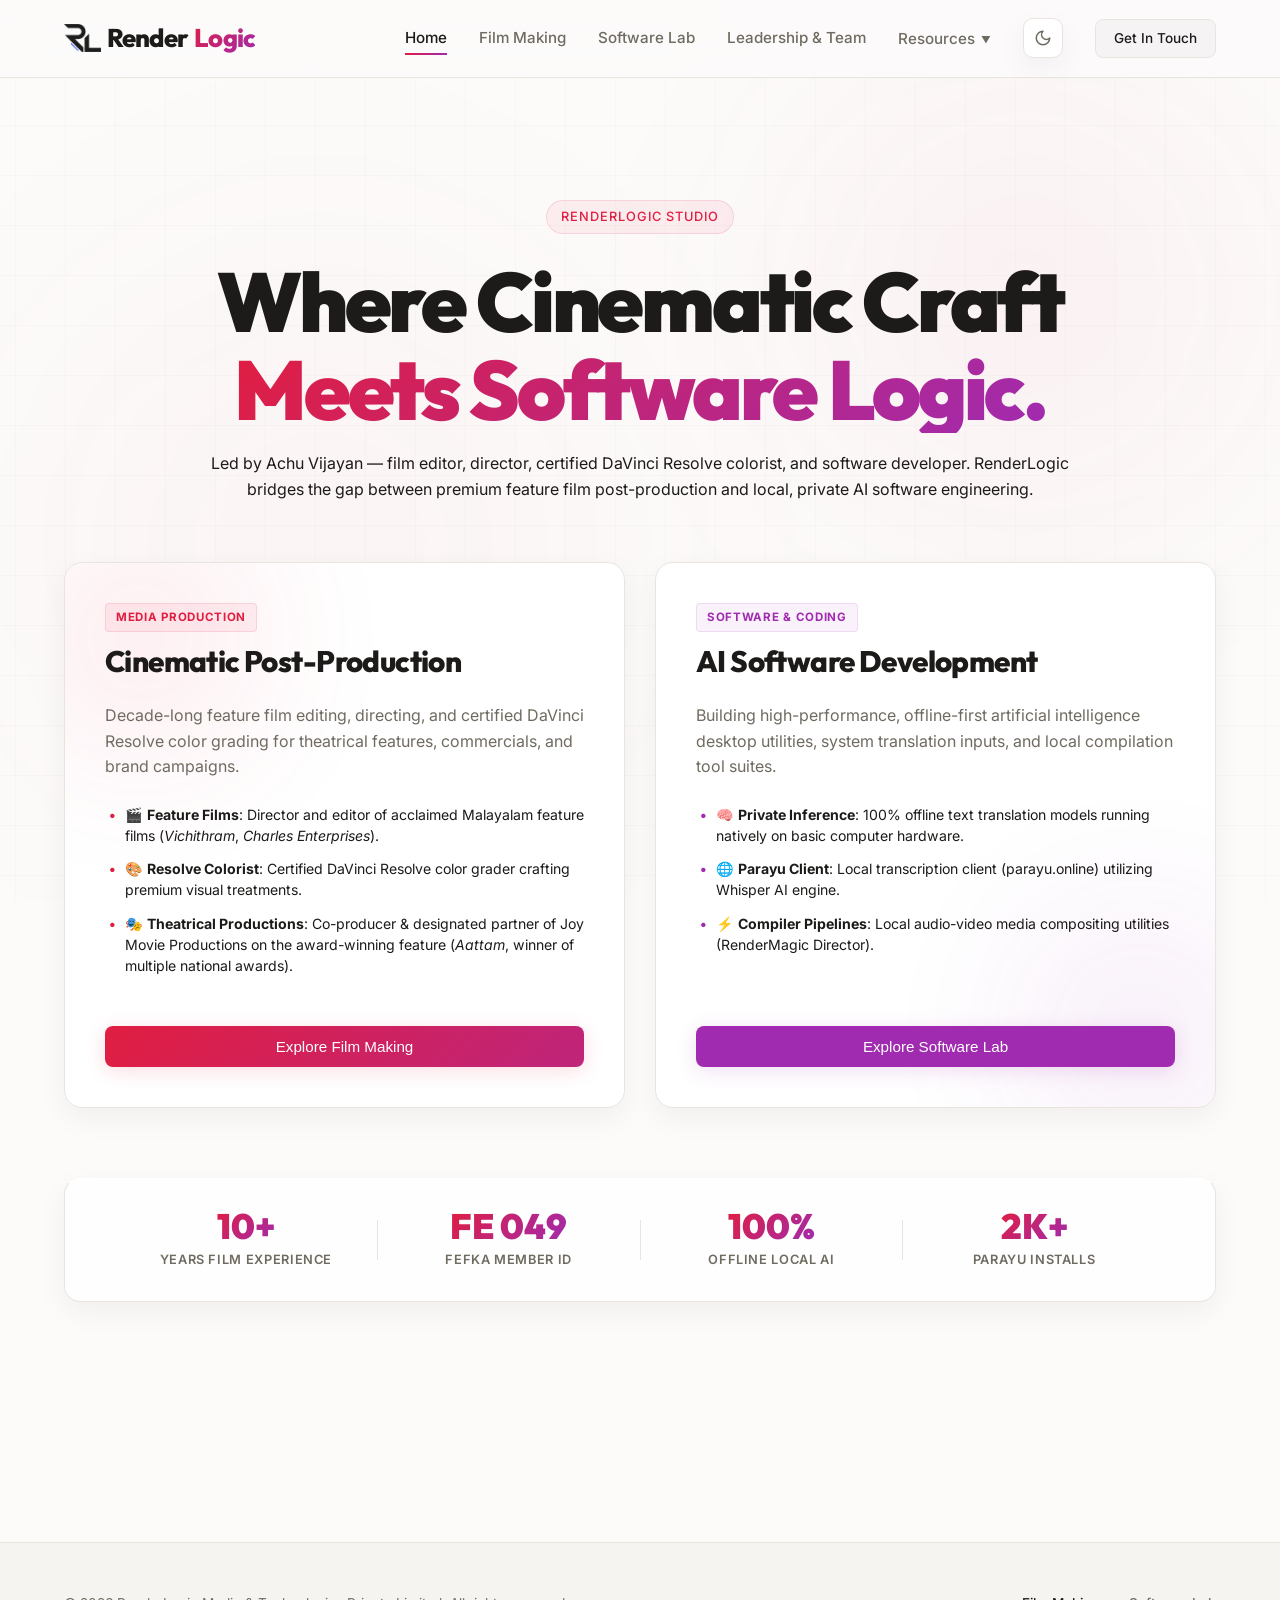
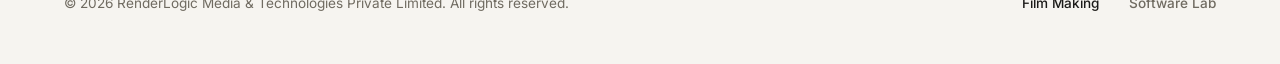
==== commit 4de482c0: "Design: Restructure theatrical cinema features to vertical 3x3 posters, add complete filmography tim" ====
--- a/index.html
+++ b/index.html
@@ -4,6 +4,7 @@
     <meta charset="UTF-8">
     <meta name="viewport" content="width=device-width, initial-scale=1.0">
     <title>RenderLogic | Film Making & Software Lab</title>
+    <link rel="icon" type="image/png" href="assets/logo-mark-white.png">
     
     <!-- SEO Meta Tags -->
     <meta name="description" content="Cinematic post-production studio and AI software lab. Specializing in video editing, color grading, directing, and offline AI application development.">
@@ -153,7 +154,7 @@
     <header class="header" id="main-header">
         <div class="container nav-container">
             <a href="#" class="logo" id="header-logo" aria-label="RenderLogic Home" data-tab-target="tab-home">
-                <span class="logo-icon"></span>
+                <img src="assets/logo-mark.png" alt="Render Logic logo mark" class="logo-mark-img" />
                 <span class="logo-render">Render</span><span class="logo-logic">Logic</span>
             </a>
             
@@ -235,7 +236,7 @@
                                 <ul class="split-bullets">
                                     <li>🎬 <strong>Feature Films</strong>: Director and editor of acclaimed Malayalam feature films (<em>Vichithram</em>, <em>Charles Enterprises</em>).</li>
                                     <li>🎨 <strong>Resolve Colorist</strong>: Certified DaVinci Resolve color grader crafting premium visual treatments.</li>
-                                    <li>🎭 <strong>Theatrical Productions</strong>: Editor and co-producer on award-winning features (<em>Aattam</em>, winner of multiple national awards).</li>
+                                    <li>🎭 <strong>Theatrical Productions</strong>: Co-producer & designated partner of Joy Movie Productions on the award-winning feature (<em>Aattam</em>, winner of multiple national awards).</li>
                                 </ul>
                             </div>
                         </div>
@@ -374,51 +375,284 @@
                     <div style="margin-top: 50px; border-bottom: 1px solid var(--border-color); padding-bottom: 12px; margin-bottom: 24px;">
                         <h3 style="font-family: var(--font-heading); font-size: 1.6rem; color: var(--primary); display: flex; align-items: center; gap: 8px;">🎬 Theatrical Cinema Features</h3>
                     </div>
-                    <div class="portfolio-grid">
-                        <div class="portfolio-card glass-card">
-                            <div class="portfolio-thumbnail" style="background-image: radial-gradient(circle at center, rgba(160, 43, 176, 0.15), transparent 80%);">
-                                <span class="portfolio-badge">Directorial Debut</span>
-                            </div>
-                            <div class="portfolio-info">
-                                <h3>Vichithram</h3>
-                                <p class="portfolio-role">Director, Editor & Co-Producer</p>
-                                <p class="portfolio-desc">A highly acclaimed mystery thriller in Malayalam cinema, directed, edited, and co-produced by Achu Vijayan. Celebrated for its unique structural pacing, obsidian grading, and complex plot narrative.</p>
-                            </div>
-                        </div>
-                        
-                        <div class="portfolio-card glass-card">
-                            <div class="portfolio-thumbnail" style="background-image: radial-gradient(circle at center, rgba(13, 148, 136, 0.15), transparent 80%);">
+                    <div class="portfolio-grid vertical-posters">
+                        <!-- Card 1: Aattam -->
+                        <div class="portfolio-card vertical-poster-card glass-card">
+                            <div class="vertical-poster-thumbnail">
+                                <img src="assets/aattam.jpg" alt="Aattam Poster" class="vertical-poster-img" />
                                 <span class="portfolio-badge">3× National Award Winner</span>
                             </div>
                             <div class="portfolio-info">
-                                <h3>Aattam</h3>
+                                <h3>Aattam (2024)</h3>
                                 <p class="portfolio-role">Co-Producer</p>
-                                <p class="portfolio-desc">Co-produced under Joy Movie Productions. Celebrated chamber-style drama. Winner of three National Awards at the 70th National Film Awards: Best Feature Film, Best Editing, and Best Screenplay.</p>
-                            </div>
-                        </div>
-
-                        <div class="portfolio-card glass-card">
-                            <div class="portfolio-thumbnail" style="background-image: radial-gradient(circle at center, rgba(16, 185, 129, 0.15), transparent 80%);">
-                                <span class="portfolio-badge">Upcoming Feature</span>
-                            </div>
-                            <div class="portfolio-info">
-                                <h3>Thuninthavan / Orumbettavan</h3>
-                                <p class="portfolio-role">Post-Production & Co-Producer</p>
-                                <p class="portfolio-desc">Upcoming Malayalam feature film produced under Joy Movie Productions, coordinating complete post-production assembly and certified grading output.</p>
-                            </div>
-                        </div>
-
-                        <div class="portfolio-card glass-card">
-                            <div class="portfolio-thumbnail" style="background-image: radial-gradient(circle at center, rgba(239, 68, 68, 0.15), transparent 80%);">
+                                <p class="portfolio-desc">Co-produced under Joy Movie Productions. Celebrated chamber-style drama. Winner of three National Film Awards (Best Feature Film, Editing, Screenplay).</p>
+                            </div>
+                        </div>
+
+                        <!-- Card 2: Charles Enterprises -->
+                        <div class="portfolio-card vertical-poster-card glass-card">
+                            <div class="vertical-poster-thumbnail">
+                                <img src="assets/charles_enterprises.jpg" alt="Charles Enterprises Poster" class="vertical-poster-img" />
                                 <span class="portfolio-badge">Satirical Drama</span>
                             </div>
                             <div class="portfolio-info">
-                                <h3>Charles Enterprises</h3>
+                                <h3>Charles Enterprises (2023)</h3>
                                 <p class="portfolio-role">Editor & Co-Producer</p>
                                 <p class="portfolio-desc">Editorial rhythm design and post-production co-production management for this celebrated satirical comedy-drama.</p>
                             </div>
                         </div>
-                    </div>
+
+                        <!-- Card 3: Vichithram -->
+                        <div class="portfolio-card vertical-poster-card glass-card">
+                            <div class="vertical-poster-thumbnail">
+                                <img src="assets/vichithram.jpg" alt="Vichithram Poster" class="vertical-poster-img" />
+                                <span class="portfolio-badge">Directorial Debut</span>
+                            </div>
+                            <div class="portfolio-info">
+                                <h3>Vichithram (2022)</h3>
+                                <p class="portfolio-role">Director, Editor & Co-Producer</p>
+                                <p class="portfolio-desc">A highly acclaimed mystery thriller in Malayalam cinema. Celebrated for its unique structural pacing, obsidian grading, and complex plot narrative.</p>
+                            </div>
+                        </div>
+
+                        <!-- Card 4: Mukundan Unni Associates -->
+                        <div class="portfolio-card vertical-poster-card glass-card">
+                            <div class="vertical-poster-thumbnail">
+                                <img src="assets/mukundan_unni.jpg" alt="Mukundan Unni Associates Poster" class="vertical-poster-img" />
+                                <span class="portfolio-badge">Critically Acclaimed Hit</span>
+                            </div>
+                            <div class="portfolio-info">
+                                <h3>Mukundan Unni Associates (2022)</h3>
+                                <p class="portfolio-role">Co-Producer</p>
+                                <p class="portfolio-desc">Co-produced under Joy Movie Productions. Highly acclaimed Malayalam dark comedy crime satire starring Vineeth Sreenivasan. Celebrated for its sharp breakout success.</p>
+                            </div>
+                        </div>
+
+                        <!-- Card 5: Oru Adaar Love -->
+                        <div class="portfolio-card vertical-poster-card glass-card">
+                            <div class="vertical-poster-thumbnail">
+                                <img src="assets/oru_adaar_love.jpg" alt="Oru Adaar Love Poster" class="vertical-poster-img" />
+                                <span class="portfolio-badge">Viral Sensation</span>
+                            </div>
+                            <div class="portfolio-info">
+                                <h3>Oru Adaar Love (2019)</h3>
+                                <p class="portfolio-role">Editor</p>
+                                <p class="portfolio-desc">High-profile Malayalam romance-comedy directed by Omar Lulu. Celebrated for its massive global viral campaign reach and editorial pacing.</p>
+                            </div>
+                        </div>
+
+                        <!-- Card 6: Simba -->
+                        <div class="portfolio-card vertical-poster-card glass-card">
+                            <div class="vertical-poster-thumbnail">
+                                <img src="assets/simba.jpg" alt="Simba Poster" class="vertical-poster-img" />
+                                <span class="portfolio-badge">Stoner Comedy</span>
+                            </div>
+                            <div class="portfolio-info">
+                                <h3>Simba (2019)</h3>
+                                <p class="portfolio-role">Editor</p>
+                                <p class="portfolio-desc">Unique Tamil stoner comedy film directed by Arvind Sridhar, starring Bharath, Premgi Amaren, and Swathi Deekshith.</p>
+                            </div>
+                        </div>
+
+                        <!-- Card 7: White -->
+                        <div class="portfolio-card vertical-poster-card glass-card">
+                            <div class="vertical-poster-thumbnail">
+                                <img src="assets/white.jpg" alt="White Poster" class="vertical-poster-img" />
+                                <span class="portfolio-badge">Romantic Drama</span>
+                            </div>
+                            <div class="portfolio-info">
+                                <h3>White (2016)</h3>
+                                <p class="portfolio-role">Editor</p>
+                                <p class="portfolio-desc">Starring Mammootty and Huma Qureshi. Directed by Uday Ananthan. Edited by Achu Vijayan with high-contrast palette rhythms.</p>
+                            </div>
+                        </div>
+
+                        <!-- Card 8: 32aam Adhyayam 23am Vaakyam -->
+                        <div class="portfolio-card vertical-poster-card glass-card">
+                            <div class="vertical-poster-thumbnail">
+                                <img src="assets/32aam_adhyayam.jpg" alt="32aam Adhyayam Poster" class="vertical-poster-img" />
+                                <span class="portfolio-badge">Suspense Thriller</span>
+                            </div>
+                            <div class="portfolio-info">
+                                <h3>32aam Adhyayam 23am Vaakyam (2015)</h3>
+                                <p class="portfolio-role">Editor</p>
+                                <p class="portfolio-desc">Malayalam suspense mystery thriller directed by Arjun Prabhakaran and Gokul Ramakrishnan, starring Govind Padmasoorya.</p>
+                            </div>
+                        </div>
+
+                        <!-- Card 9: Second Show -->
+                        <div class="portfolio-card vertical-poster-card glass-card">
+                            <div class="vertical-poster-thumbnail">
+                                <img src="assets/second_show.jpg" alt="Second Show Poster" class="vertical-poster-img" />
+                                <span class="portfolio-badge">Landmark Cult Classic</span>
+                            </div>
+                            <div class="portfolio-info">
+                                <h3>Second Show (2012)</h3>
+                                <p class="portfolio-role">Spot Editor</p>
+                                <p class="portfolio-desc">Highly influential Malayalam action crime film. Dulquer Salmaan's debut feature and Achu Vijayan's foundational spot editing work.</p>
+                            </div>
+                        </div>
+                    </div>
+
+                    <!-- Complete Filmography and Editorial Records Table -->
+                    <div style="margin-top: 60px; border-bottom: 1px solid var(--border-color); padding-bottom: 12px; margin-bottom: 24px;">
+                        <h3 style="font-family: var(--font-heading); font-size: 1.3rem; color: var(--primary); display: flex; align-items: center; gap: 8px;">🎞️ Complete Filmography & Production Timeline</h3>
+                    </div>
+                    
+                    <div class="filmography-table-wrapper glass-card">
+                        <table class="filmography-table">
+                            <thead>
+                                <tr>
+                                    <th>Year</th>
+                                    <th>Film Title</th>
+                                    <th>Role</th>
+                                    <th>Language</th>
+                                    <th>Production Credits / Notes</th>
+                                </tr>
+                            </thead>
+                            <tbody>
+                                <tr>
+                                    <td style="font-family: var(--font-mono), monospace; font-weight: 700; color: var(--primary);">2025</td>
+                                    <td style="font-weight: 700; color: var(--text-color);">Thuninthavan / Orumbettavan</td>
+                                    <td>
+                                        <span class="role-badge editor">Editor</span>
+                                    </td>
+                                    <td>Tamil / Malayalam</td>
+                                    <td>Suspense drama directed by Sugeesh Dhekshinakashi and Harinarayanan K.M.</td>
+                                </tr>
+                                <tr>
+                                    <td style="font-family: var(--font-mono), monospace; font-weight: 700; color: var(--primary);">2024</td>
+                                    <td style="font-weight: 700; color: var(--text-color);">Aattam</td>
+                                    <td>
+                                        <span class="role-badge producer">Co-Producer</span>
+                                    </td>
+                                    <td>Malayalam</td>
+                                    <td>Designated partner of Joy Movie Productions. Winner of 3 National Film Awards (Best Feature Film, Screenplay, Editing).</td>
+                                </tr>
+                                <tr>
+                                    <td style="font-family: var(--font-mono), monospace; font-weight: 700; color: var(--primary);">2023</td>
+                                    <td style="font-weight: 700; color: var(--text-color);">Charles Enterprises</td>
+                                    <td>
+                                        <span class="role-badge editor">Editor</span>
+                                        <span class="role-badge producer">Co-Producer</span>
+                                    </td>
+                                    <td>Malayalam</td>
+                                    <td>Satirical comedy drama. Led editorial assembly.</td>
+                                </tr>
+                                <tr>
+                                    <td style="font-family: var(--font-mono), monospace; font-weight: 700; color: var(--primary);">2022</td>
+                                    <td style="font-weight: 700; color: var(--text-color);">Vichithram</td>
+                                    <td>
+                                        <span class="role-badge director">Director</span>
+                                        <span class="role-badge editor">Editor</span>
+                                        <span class="role-badge producer">Producer</span>
+                                    </td>
+                                    <td>Malayalam</td>
+                                    <td>Directorial Debut. Celebrated mystery horror thriller.</td>
+                                </tr>
+                                <tr>
+                                    <td style="font-family: var(--font-mono), monospace; font-weight: 700; color: var(--primary);">2022</td>
+                                    <td style="font-weight: 700; color: var(--text-color);">Mukundan Unni Associates</td>
+                                    <td>
+                                        <span class="role-badge producer">Co-Producer</span>
+                                    </td>
+                                    <td>Malayalam</td>
+                                    <td>Designated partner of Joy Movie Productions. Critically acclaimed dark comedy block-buster.</td>
+                                </tr>
+                                <tr>
+                                    <td style="font-family: var(--font-mono), monospace; font-weight: 700; color: var(--primary);">2019</td>
+                                    <td style="font-weight: 700; color: var(--text-color);">Oru Adaar Love</td>
+                                    <td>
+                                        <span class="role-badge editor">Editor</span>
+                                    </td>
+                                    <td>Malayalam / Tamil</td>
+                                    <td>Romantic comedy directed by Omar Lulu. Features international viral campaign.</td>
+                                </tr>
+                                <tr>
+                                    <td style="font-family: var(--font-mono), monospace; font-weight: 700; color: var(--primary);">2019</td>
+                                    <td style="font-weight: 700; color: var(--text-color);">Simba</td>
+                                    <td>
+                                        <span class="role-badge editor">Editor</span>
+                                    </td>
+                                    <td>Tamil</td>
+                                    <td>Stoner comedy film directed by Arvind Sridhar, starring Bharath and Premgi Amaren.</td>
+                                </tr>
+                                <tr>
+                                    <td style="font-family: var(--font-mono), monospace; font-weight: 700; color: var(--primary);">2019</td>
+                                    <td style="font-weight: 700; color: var(--text-color);">Maffi Dona</td>
+                                    <td>
+                                        <span class="role-badge editor">Editor</span>
+                                    </td>
+                                    <td>Malayalam</td>
+                                    <td>Drama feature directed by Paulson.</td>
+                                </tr>
+                                <tr>
+                                    <td style="font-family: var(--font-mono), monospace; font-weight: 700; color: var(--primary);">2018</td>
+                                    <td style="font-weight: 700; color: var(--text-color);">Kidu</td>
+                                    <td>
+                                        <span class="role-badge editor">Editor</span>
+                                    </td>
+                                    <td>Malayalam</td>
+                                    <td>Drama feature directed by Majeed Abu.</td>
+                                </tr>
+                                <tr>
+                                    <td style="font-family: var(--font-mono), monospace; font-weight: 700; color: var(--primary);">2016</td>
+                                    <td style="font-weight: 700; color: var(--text-color);">White</td>
+                                    <td>
+                                        <span class="role-badge editor">Editor</span>
+                                    </td>
+                                    <td>Malayalam</td>
+                                    <td>Starring Mammootty and Huma Qureshi. Directed by Uday Ananthan.</td>
+                                </tr>
+                                <tr>
+                                    <td style="font-family: var(--font-mono), monospace; font-weight: 700; color: var(--primary);">2015</td>
+                                    <td style="font-weight: 700; color: var(--text-color);">32aam Adhyayam 23am Vaakyam</td>
+                                    <td>
+                                        <span class="role-badge editor">Editor</span>
+                                    </td>
+                                    <td>Malayalam</td>
+                                    <td>Psychological thriller feature directed by Arjun Prabhakaran and Gokul Ramakrishnan.</td>
+                                </tr>
+                                <tr>
+                                    <td style="font-family: var(--font-mono), monospace; font-weight: 700; color: var(--primary);">2015</td>
+                                    <td style="font-weight: 700; color: var(--text-color);">Namaste Bali</td>
+                                    <td>
+                                        <span class="role-badge editor">Editor</span>
+                                    </td>
+                                    <td>Malayalam</td>
+                                    <td>Drama feature directed by K. V. Bijoy.</td>
+                                </tr>
+                                <tr>
+                                    <td style="font-family: var(--font-mono), monospace; font-weight: 700; color: var(--primary);">2012</td>
+                                    <td style="font-weight: 700; color: var(--text-color);">Ezham Suryan</td>
+                                    <td>
+                                        <span class="role-badge editor">Editor</span>
+                                    </td>
+                                    <td>Malayalam</td>
+                                    <td>Drama feature directed by Njanaseelan.</td>
+                                </tr>
+                                <tr>
+                                    <td style="font-family: var(--font-mono), monospace; font-weight: 700; color: var(--primary); font-size: 0.72rem; letter-spacing: -0.02em; padding: 16px 12px 16px 20px;">2012 (Shelved)</td>
+                                    <td style="font-weight: 700; color: var(--text-color);">Starring Pournami</td>
+                                    <td>
+                                        <span class="role-badge editor">Editor</span>
+                                    </td>
+                                    <td>Malayalam</td>
+                                    <td>Road movie directed by Albert Antony (Albey), starring Sunny Wayne and Rima Kallingal.</td>
+                                </tr>
+                                <tr>
+                                    <td style="font-family: var(--font-mono), monospace; font-weight: 700; color: var(--primary);">2012</td>
+                                    <td style="font-weight: 700; color: var(--text-color);">Second Show</td>
+                                    <td>
+                                        <span class="role-badge spoteditor">Spot Editor</span>
+                                    </td>
+                                    <td>Malayalam</td>
+                                    <td>Cult classic spot editing. Dulquer Salmaan's debut. Directed by Srinath Rajendran.</td>
+                                </tr>
+                            </tbody>
+                        </table>
+                    </div>
+                </div>
 
                     <!-- Category B: AI campaigns & Brand films -->
                     <div style="margin-top: 70px; border-bottom: 1px solid var(--border-color); padding-bottom: 12px; margin-bottom: 24px;">
@@ -426,7 +660,8 @@
                     </div>
                     <div class="portfolio-grid">
                         <div class="portfolio-card glass-card">
-                            <div class="portfolio-thumbnail" style="background-image: radial-gradient(circle at center, rgba(13, 148, 136, 0.15), transparent 80%);">
+                            <div class="portfolio-thumbnail">
+                                <img src="assets/allwyn.jpg" alt="Allwyn Campaign Still" class="thumbnail-cover-img" />
                                 <span class="portfolio-badge">AI Brand Campaign</span>
                             </div>
                             <div class="portfolio-info">
@@ -437,7 +672,8 @@
                         </div>
 
                         <div class="portfolio-card glass-card">
-                            <div class="portfolio-thumbnail" style="background-image: radial-gradient(circle at center, rgba(16, 185, 129, 0.15), transparent 80%);">
+                            <div class="portfolio-thumbnail">
+                                <img src="assets/breeze.jpg" alt="Breeze Campaign Still" class="thumbnail-cover-img" />
                                 <span class="portfolio-badge">AI Brand Film</span>
                             </div>
                             <div class="portfolio-info">
@@ -448,7 +684,8 @@
                         </div>
 
                         <div class="portfolio-card glass-card">
-                            <div class="portfolio-thumbnail" style="background-image: radial-gradient(circle at center, rgba(160, 43, 176, 0.15), transparent 80%);">
+                            <div class="portfolio-thumbnail">
+                                <img src="assets/sc_banca.jpg" alt="SC Banca Campaign Still" class="thumbnail-cover-img" />
                                 <span class="portfolio-badge">AI Banking Campaign</span>
                             </div>
                             <div class="portfolio-info">
@@ -459,7 +696,8 @@
                         </div>
 
                         <div class="portfolio-card glass-card">
-                            <div class="portfolio-thumbnail" style="background-image: radial-gradient(circle at center, rgba(239, 68, 68, 0.15), transparent 80%);">
+                            <div class="portfolio-thumbnail">
+                                <img src="assets/aistory.jpg" alt="Aistory Still" class="thumbnail-cover-img" />
                                 <span class="portfolio-badge">Education & Tech Hub</span>
                             </div>
                             <div class="portfolio-info">
@@ -509,33 +747,42 @@
 
                 <!-- Showcase Flagship: Parayu -->
                 <div class="parayu-showcase-grid">
-                    <div class="parayu-visual-mockup">
-                        <div class="mockup-frame glass-card">
-                            <div class="mockup-header">
-                                <span class="mockup-dot close"></span>
-                                <span class="mockup-dot minimize"></span>
-                                <span class="mockup-dot maximize"></span>
-                                <span class="mockup-url">parayu.online</span>
-                            </div>
-                            <div class="mockup-content">
-                                <!-- Waveform logo indicator -->
-                                <div class="app-logo-container">
-                                    <img src="assets/logo-parayu.svg" alt="Parayu Logo" class="app-custom-logo">
-                                </div>
-                                <h4>Parayu (Voice-to-Text)</h4>
-                                <p class="app-tag">Whisper AI Offline Engine</p>
-                                
-                                <!-- Audio Waveform animation -->
-                                <div class="wave-animation">
-                                    <div class="wave-bar"></div>
-                                    <div class="wave-bar"></div>
-                                    <div class="wave-bar"></div>
-                                    <div class="wave-bar"></div>
-                                    <div class="wave-bar"></div>
-                                </div>
-                                <div class="app-transcription" id="parayu-transcription-box">
-                                    "Speak naturally, and watch it transcribe in real-time..."
-                                </div>
+                    <div class="parayu-visual-mockup" style="perspective: 1400px; padding: 15px 0 30px 0; overflow: visible; display: flex; flex-direction: column; align-items: center;">
+                        <!-- Centered Header Label to Avoid UI Obstruction -->
+                        <div id="screenshot-tab-label" style="background: var(--surface-2); border: 1px solid var(--border-color); color: var(--text-color); padding: 6px 14px; border-radius: 20px; font-size: 11px; font-weight: 700; font-family: var(--font-body); letter-spacing: 0.05em; text-transform: uppercase; margin-bottom: 20px; transition: transform 0.3s; pointer-events: none; box-shadow: 0 2px 8px rgba(0,0,0,0.04);">
+                            View: Home Dashboard
+                        </div>
+
+                        <div class="mockup-frame" style="position: relative; width: 100%; aspect-ratio: 1180/740; overflow: visible; background: none; border: none; box-shadow: none;">
+                            <!-- 3D Slides Deck -->
+                            <div class="slide-deck-item active" style="position: absolute; top: 0; left: 0; width: 100%; height: 100%; border-radius: 12px; overflow: hidden; box-shadow: 0 25px 50px rgba(0,0,0,0.15); border: 1px solid var(--border-color); background: #faf9f7; transition: transform 0.8s cubic-bezier(0.16, 1, 0.3, 1), opacity 0.8s, filter 0.8s, z-index 0.8s; transform-style: preserve-3d; will-change: transform, opacity, filter; z-index: 5; opacity: 1; transform: translate3d(0, 0, 0) rotateY(0deg);">
+                                <img src="assets/home.png" alt="Home Dashboard" style="width: 100%; height: 100%; object-fit: cover; display: block;" />
+                                <div class="glossy-sheen" style="position: absolute; top: 0; left: -150%; width: 100%; height: 100%; background: linear-gradient(105deg, rgba(255,255,255,0) 30%, rgba(255,255,255,0.25) 50%, rgba(255,255,255,0) 70%); transition: left 0.8s cubic-bezier(0.16, 1, 0.3, 1); pointer-events: none; z-index: 2;"></div>
+                            </div>
+                            <div class="slide-deck-item" style="position: absolute; top: 0; left: 0; width: 100%; height: 100%; border-radius: 12px; overflow: hidden; box-shadow: 0 25px 50px rgba(0,0,0,0.15); border: 1px solid var(--border-color); background: #faf9f7; transition: transform 0.8s cubic-bezier(0.16, 1, 0.3, 1), opacity 0.8s, filter 0.8s, z-index 0.8s; transform-style: preserve-3d; will-change: transform, opacity, filter; z-index: 4; opacity: 0.5; transform: translate3d(15%, 0, -120px) rotateY(-20deg) scale(0.92); filter: brightness(0.65) blur(1.5px);">
+                                <img src="assets/history.png" alt="History" style="width: 100%; height: 100%; object-fit: cover; display: block;" />
+                                <div class="glossy-sheen" style="position: absolute; top: 0; left: -150%; width: 100%; height: 100%; background: linear-gradient(105deg, rgba(255,255,255,0) 30%, rgba(255,255,255,0.25) 50%, rgba(255,255,255,0) 70%); transition: left 0.8s cubic-bezier(0.16, 1, 0.3, 1); pointer-events: none; z-index: 2;"></div>
+                            </div>
+                            <div class="slide-deck-item" style="position: absolute; top: 0; left: 0; width: 100%; height: 100%; border-radius: 12px; overflow: hidden; box-shadow: 0 25px 50px rgba(0,0,0,0.15); border: 1px solid var(--border-color); background: #faf9f7; transition: transform 0.8s cubic-bezier(0.16, 1, 0.3, 1), opacity 0.8s, filter 0.8s, z-index 0.8s; transform-style: preserve-3d; will-change: transform, opacity, filter; z-index: 2; opacity: 0; transform: translate3d(60%, 0, -250px) rotateY(-35deg) scale(0.85); filter: brightness(0.4) blur(3px);">
+                                <img src="assets/dictionary.png" alt="Dictionary" style="width: 100%; height: 100%; object-fit: cover; display: block;" />
+                                <div class="glossy-sheen" style="position: absolute; top: 0; left: -150%; width: 100%; height: 100%; background: linear-gradient(105deg, rgba(255,255,255,0) 30%, rgba(255,255,255,0.25) 50%, rgba(255,255,255,0) 70%); transition: left 0.8s cubic-bezier(0.16, 1, 0.3, 1); pointer-events: none; z-index: 2;"></div>
+                            </div>
+                            <div class="slide-deck-item" style="position: absolute; top: 0; left: 0; width: 100%; height: 100%; border-radius: 12px; overflow: hidden; box-shadow: 0 25px 50px rgba(0,0,0,0.15); border: 1px solid var(--border-color); background: #faf9f7; transition: transform 0.8s cubic-bezier(0.16, 1, 0.3, 1), opacity 0.8s, filter 0.8s, z-index 0.8s; transform-style: preserve-3d; will-change: transform, opacity, filter; z-index: 2; opacity: 0; transform: translate3d(-60%, 0, -250px) rotateY(35deg) scale(0.85); filter: brightness(0.4) blur(3px);">
+                                <img src="assets/snippets.png" alt="Snippets" style="width: 100%; height: 100%; object-fit: cover; display: block;" />
+                                <div class="glossy-sheen" style="position: absolute; top: 0; left: -150%; width: 100%; height: 100%; background: linear-gradient(105deg, rgba(255,255,255,0) 30%, rgba(255,255,255,0.25) 50%, rgba(255,255,255,0) 70%); transition: left 0.8s cubic-bezier(0.16, 1, 0.3, 1); pointer-events: none; z-index: 2;"></div>
+                            </div>
+                            <div class="slide-deck-item" style="position: absolute; top: 0; left: 0; width: 100%; height: 100%; border-radius: 12px; overflow: hidden; box-shadow: 0 25px 50px rgba(0,0,0,0.15); border: 1px solid var(--border-color); background: #faf9f7; transition: transform 0.8s cubic-bezier(0.16, 1, 0.3, 1), opacity 0.8s, filter 0.8s, z-index 0.8s; transform-style: preserve-3d; will-change: transform, opacity, filter; z-index: 4; opacity: 0.5; transform: translate3d(-15%, 0, -120px) rotateY(20deg) scale(0.92); filter: brightness(0.65) blur(1.5px);">
+                                <img src="assets/settings.png" alt="Settings" style="width: 100%; height: 100%; object-fit: cover; display: block;" />
+                                <div class="glossy-sheen" style="position: absolute; top: 0; left: -150%; width: 100%; height: 100%; background: linear-gradient(105deg, rgba(255,255,255,0) 30%, rgba(255,255,255,0.25) 50%, rgba(255,255,255,0) 70%); transition: left 0.8s cubic-bezier(0.16, 1, 0.3, 1); pointer-events: none; z-index: 2;"></div>
+                            </div>
+
+                            <!-- Carousel Navigation Indicators -->
+                            <div style="position: absolute; bottom: 20px; right: 20px; display: flex; gap: 8px; z-index: 20;">
+                                <span class="slider-dot active" style="width: 8px; height: 8px; border-radius: 50%; background: #ffffff; opacity: 1; transition: all 0.3s; transform: scale(1.2);" data-index="0"></span>
+                                <span class="slider-dot" style="width: 8px; height: 8px; border-radius: 50%; background: #ffffff; opacity: 0.4; transition: all 0.3s;" data-index="1"></span>
+                                <span class="slider-dot" style="width: 8px; height: 8px; border-radius: 50%; background: #ffffff; opacity: 0.4; transition: all 0.3s;" data-index="2"></span>
+                                <span class="slider-dot" style="width: 8px; height: 8px; border-radius: 50%; background: #ffffff; opacity: 0.4; transition: all 0.3s;" data-index="3"></span>
+                                <span class="slider-dot" style="width: 8px; height: 8px; border-radius: 50%; background: #ffffff; opacity: 0.4; transition: all 0.3s;" data-index="4"></span>
                             </div>
                         </div>
                     </div>
@@ -649,7 +896,7 @@
                                 <span>DaVinci Resolve Certified</span>
                             </div>
                             <p class="founder-description">
-                                Achu Vijayan works at the intersection of cinema, editing, color, and software. With over a decade in the Indian film industry, he directed the mystery thriller <em>Vichithram</em>, contributed as an editor to <em>Charles Enterprises</em>, and served as co-producer on the National Award-winning feature <em>Aattam</em>.
+                                Achu Vijayan works at the intersection of cinema, editing, color, and software. With over a decade in the Indian film industry, he directed the mystery thriller <em>Vichithram</em>, contributed as an editor to <em>Charles Enterprises</em>, and served as co-producer on the National Award-winning feature <em>Aattam</em> and the hit dark comedy <em>Mukundan Unni Associates</em>.
                             </p>
                             <p class="founder-description">
                                 At Render Logic, Achu leads creative direction, product vision, and workflow design — translating real production experience into tools built for editors, directors, VFX teams, and modern content studios.
--- a/styles.css
+++ b/styles.css
@@ -356,13 +356,15 @@
     gap: 6px;
 }
 
-.logo-icon {
-    width: 8px;
-    height: 8px;
-    background: var(--gradient-brand);
-    border-radius: 50%;
-    display: inline-block;
-    box-shadow: 0 0 10px var(--primary);
+.logo-mark-img {
+    height: 28px;
+    width: auto;
+    object-fit: contain;
+    transition: filter 0.3s ease;
+}
+
+[data-theme="dark"] .logo-mark-img {
+    filter: invert(1) brightness(1.2);
 }
 
 .logo-render {
@@ -816,10 +818,54 @@
 
 .portfolio-thumbnail {
     height: 250px;
-    background: var(--surface-1);
+    background: #0d0c0b;
     position: relative;
     border-bottom: 1px solid var(--border-color);
     overflow: hidden;
+    display: flex;
+    align-items: center;
+    justify-content: center;
+}
+
+.thumbnail-blur-bg {
+    position: absolute;
+    top: 0;
+    left: 0;
+    width: 100%;
+    height: 100%;
+    background-size: cover;
+    background-position: center;
+    background-repeat: no-repeat;
+    filter: blur(16px) brightness(0.35);
+    transform: scale(1.15);
+    z-index: 1;
+    opacity: 0.9;
+}
+
+.thumbnail-poster-img {
+    height: 100%;
+    width: auto;
+    max-width: 100%;
+    object-fit: contain;
+    position: relative;
+    z-index: 2;
+    box-shadow: 0 0 25px rgba(0, 0, 0, 0.6);
+    transition: transform 0.4s cubic-bezier(0.16, 1, 0.3, 1);
+}
+
+.portfolio-card:hover .thumbnail-poster-img {
+    transform: scale(1.04);
+}
+
+.thumbnail-cover-img {
+    width: 100%;
+    height: 100%;
+    object-fit: cover;
+    transition: transform 0.4s cubic-bezier(0.16, 1, 0.3, 1);
+}
+
+.portfolio-card:hover .thumbnail-cover-img {
+    transform: scale(1.04);
 }
 
 .portfolio-badge {
@@ -1976,3 +2022,125 @@
         height: 1px;
     }
 }
+
+/* Vertical Poster Grid Rules */
+.portfolio-grid.vertical-posters {
+    grid-template-columns: repeat(3, 1fr);
+    gap: 30px;
+}
+
+@media (max-width: 1024px) {
+    .portfolio-grid.vertical-posters {
+        grid-template-columns: repeat(2, 1fr);
+    }
+}
+
+@media (max-width: 600px) {
+    .portfolio-grid.vertical-posters {
+        grid-template-columns: 1fr;
+    }
+}
+
+.vertical-poster-card {
+    display: flex;
+    flex-direction: column;
+    height: 100%;
+}
+
+.vertical-poster-thumbnail {
+    width: 100%;
+    aspect-ratio: 2 / 3;
+    position: relative;
+    border-bottom: 1px solid var(--border-color);
+    overflow: hidden;
+    background: #090909;
+    border-radius: 12px 12px 0 0;
+}
+
+.vertical-poster-img {
+    width: 100%;
+    height: 100%;
+    object-fit: cover;
+    transition: transform 0.5s cubic-bezier(0.16, 1, 0.3, 1);
+}
+
+.vertical-poster-card:hover .vertical-poster-img {
+    transform: scale(1.05);
+}
+
+/* Filmography Table Styling */
+.filmography-table-wrapper {
+    margin-top: 50px;
+    margin-bottom: 50px;
+    overflow-x: auto;
+    border-radius: 12px;
+    border: 1px solid var(--border-color);
+    background: var(--surface-1);
+    box-shadow: 0 4px 30px rgba(0, 0, 0, 0.03);
+}
+
+.filmography-table {
+    width: 100%;
+    border-collapse: collapse;
+    text-align: left;
+    font-size: 0.9rem;
+}
+
+.filmography-table th {
+    background: var(--surface-2);
+    padding: 16px 20px;
+    font-weight: 700;
+    text-transform: uppercase;
+    font-size: 0.75rem;
+    letter-spacing: 0.08em;
+    color: var(--primary);
+    border-bottom: 1px solid var(--border-color);
+}
+
+.filmography-table td {
+    padding: 16px 20px;
+    border-bottom: 1px solid var(--border-color);
+    color: var(--text-color);
+}
+
+.filmography-table tr:last-child td {
+    border-bottom: none;
+}
+
+.filmography-table tr:hover td {
+    background: rgba(224, 30, 65, 0.02);
+}
+
+.role-badge {
+    display: inline-block;
+    padding: 4px 10px;
+    border-radius: 100px;
+    font-size: 0.7rem;
+    font-weight: 600;
+    text-transform: uppercase;
+    letter-spacing: 0.03em;
+}
+
+.role-badge.director {
+    background: rgba(224, 30, 65, 0.08);
+    color: var(--primary);
+    border: 1px solid rgba(224, 30, 65, 0.2);
+}
+
+.role-badge.producer {
+    background: rgba(13, 148, 136, 0.08);
+    color: var(--accent);
+    border: 1px solid rgba(13, 148, 136, 0.2);
+}
+
+.role-badge.editor {
+    background: rgba(139, 92, 246, 0.08);
+    color: #8b5cf6;
+    border: 1px solid rgba(139, 92, 246, 0.2);
+}
+
+.role-badge.spoteditor {
+    background: rgba(249, 115, 22, 0.08);
+    color: #f97316;
+    border: 1px solid rgba(249, 115, 22, 0.2);
+}
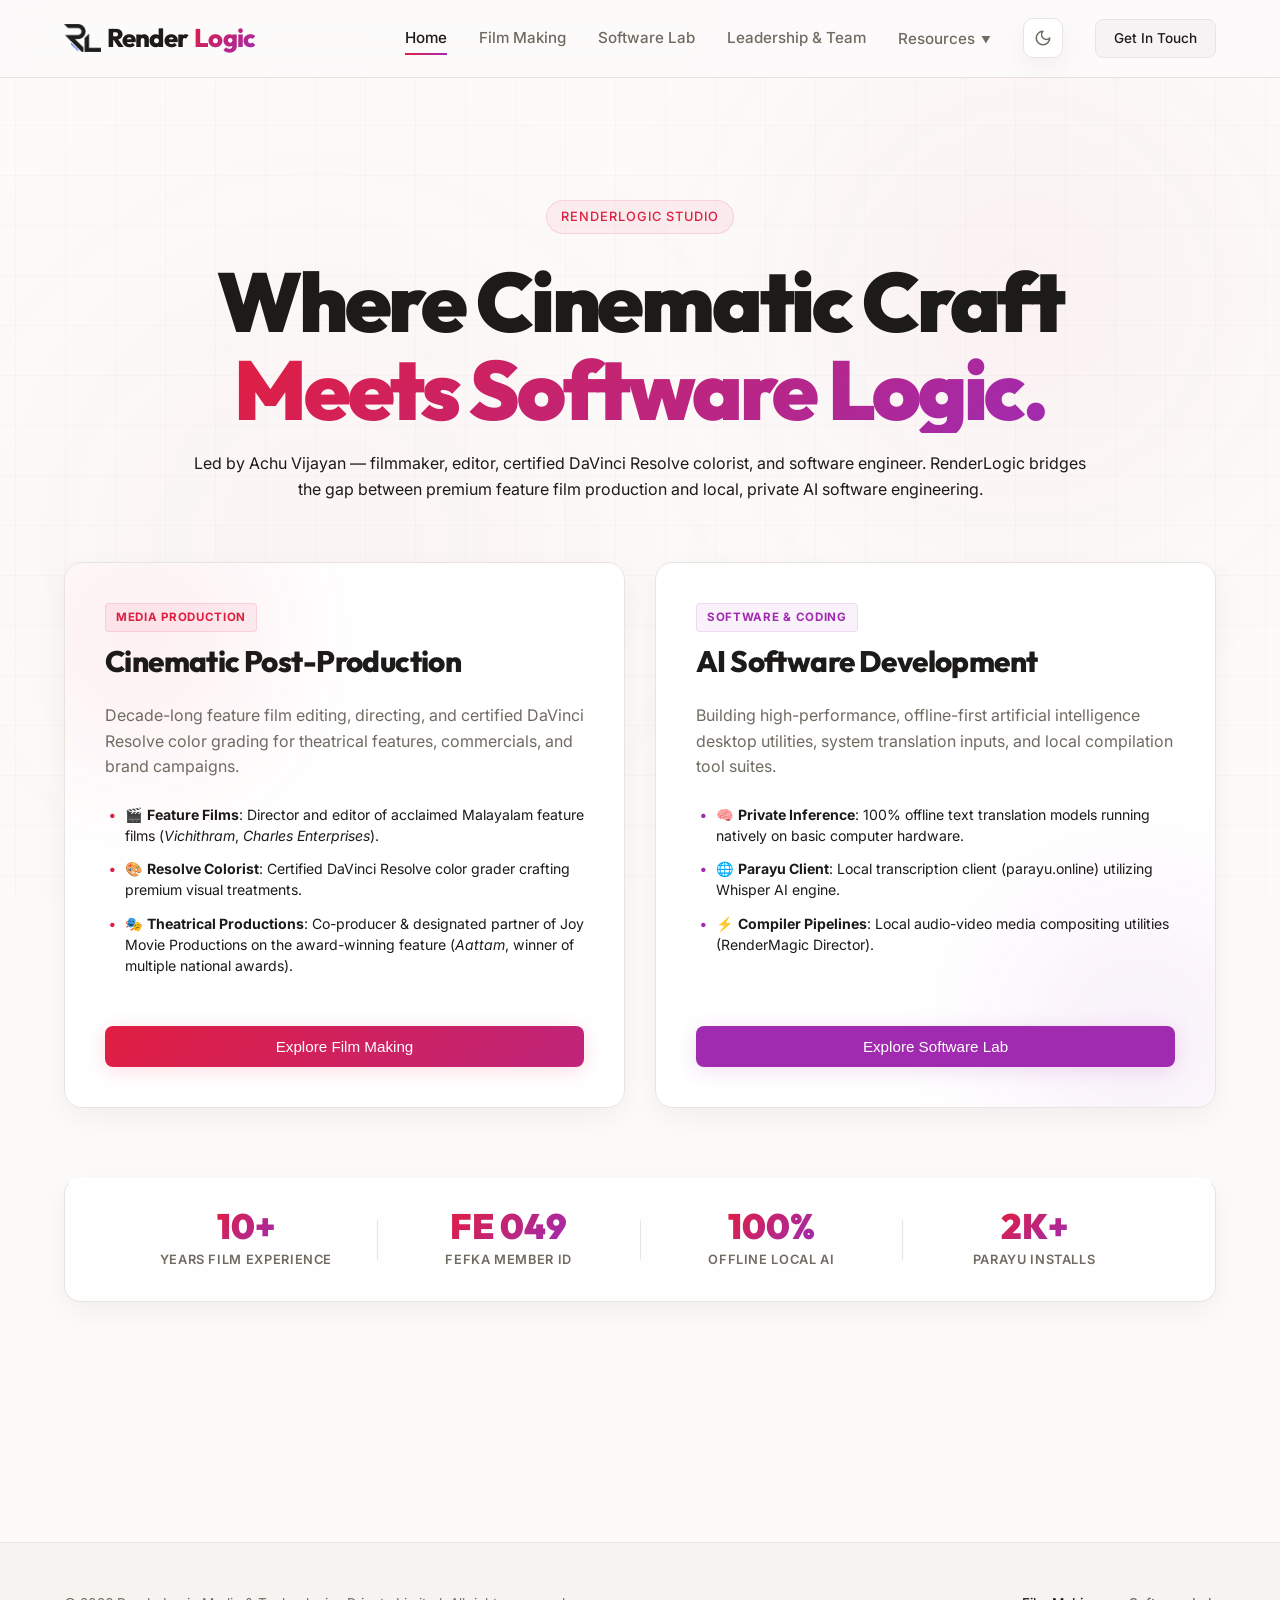
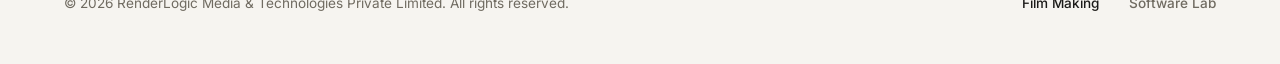
==== commit 54dc3283: "Refine hero subtitle to filmmaker and software engineer" ====
--- a/index.html
+++ b/index.html
@@ -7,7 +7,7 @@
     <link rel="icon" type="image/png" href="assets/logo-mark-white.png">
     
     <!-- SEO Meta Tags -->
-    <meta name="description" content="Cinematic post-production studio and AI software lab. Specializing in video editing, color grading, directing, and offline AI application development.">
+    <meta name="description" content="Where cinematic artistry meets software engineering. Specializing in high-end film making, editing, color grading, and local AI application development.">
     <meta name="keywords" content="Achu Vijayan, Vichithram, Aattam, film editing, color grading, post production, Parayu, RenderMagic, AI filmmaking, Kerala cinema, software developer">
     <meta name="author" content="RenderLogic">
     <meta name="robots" content="index, follow, max-image-preview:large">
@@ -17,15 +17,15 @@
     <meta property="og:type" content="website">
     <meta property="og:url" content="https://renderlogic.in/">
     <meta property="og:title" content="RenderLogic | Film Making & Software Lab">
-    <meta property="og:description" content="Cinematic post-production meets software logic. Video editing, color grading, directing, and offline AI tools.">
-    <meta property="og:image" content="https://renderlogic.in/assets/logo.png">
+    <meta property="og:description" content="Where cinematic artistry meets software engineering. High-end film making, editing, color grading, and local AI workflows.">
+    <meta property="og:image" content="https://renderlogic.in/assets/og-banner.png">
     <meta property="og:site_name" content="RenderLogic">
 
     <!-- Twitter / X card -->
     <meta name="twitter:card" content="summary_large_image">
     <meta name="twitter:title" content="RenderLogic | Film Making & Software Lab">
-    <meta name="twitter:description" content="Cinematic post-production meets software logic. Video editing, color grading, directing, and offline AI tools.">
-    <meta name="twitter:image" content="https://renderlogic.in/assets/logo.png">
+    <meta name="twitter:description" content="Where cinematic artistry meets software engineering. High-end film making, editing, color grading, and local AI workflows.">
+    <meta name="twitter:image" content="https://renderlogic.in/assets/og-banner.png">
 
     <!-- Google Analytics (GA4) — property "achuvijayaneditor" -->
     <script async src="https://www.googletagmanager.com/gtag/js?id=G-XNH281S53R"></script>
@@ -51,8 +51,8 @@
             "@type": "ImageObject",
             "url": "https://renderlogic.in/assets/logo.png"
           },
-          "image": "https://renderlogic.in/assets/logo.png",
-          "description": "Cinematic post-production studio and AI software lab - video editing, color grading, directing, and offline AI application development.",
+          "image": "https://renderlogic.in/assets/og-banner.png",
+          "description": "Where cinematic artistry meets software engineering. Specializing in high-end film making, editing, color grading, and local AI application development.",
           "email": "contact@renderlogic.in",
           "telephone": "+919447127173",
           "address": {
@@ -218,7 +218,7 @@
                 <div class="split-hero">
                     <span class="badge">RenderLogic Studio</span>
                     <h1 class="font-giant hero-title">Where Cinematic Craft<br><span class="gradient-text">Meets Software Logic.</span></h1>
-                    <p class="hero-subtitle" style="margin-top: 18px;">Led by Achu Vijayan — film editor, director, certified DaVinci Resolve colorist, and software developer. RenderLogic bridges the gap between premium feature film post-production and local, private AI software engineering.</p>
+                    <p class="hero-subtitle" style="margin-top: 18px;">Led by Achu Vijayan — filmmaker, editor, certified DaVinci Resolve colorist, and software engineer. RenderLogic bridges the gap between premium feature film production and local, private AI software engineering.</p>
                 </div>
 
                 <!-- 50/50 Split Showcase -->
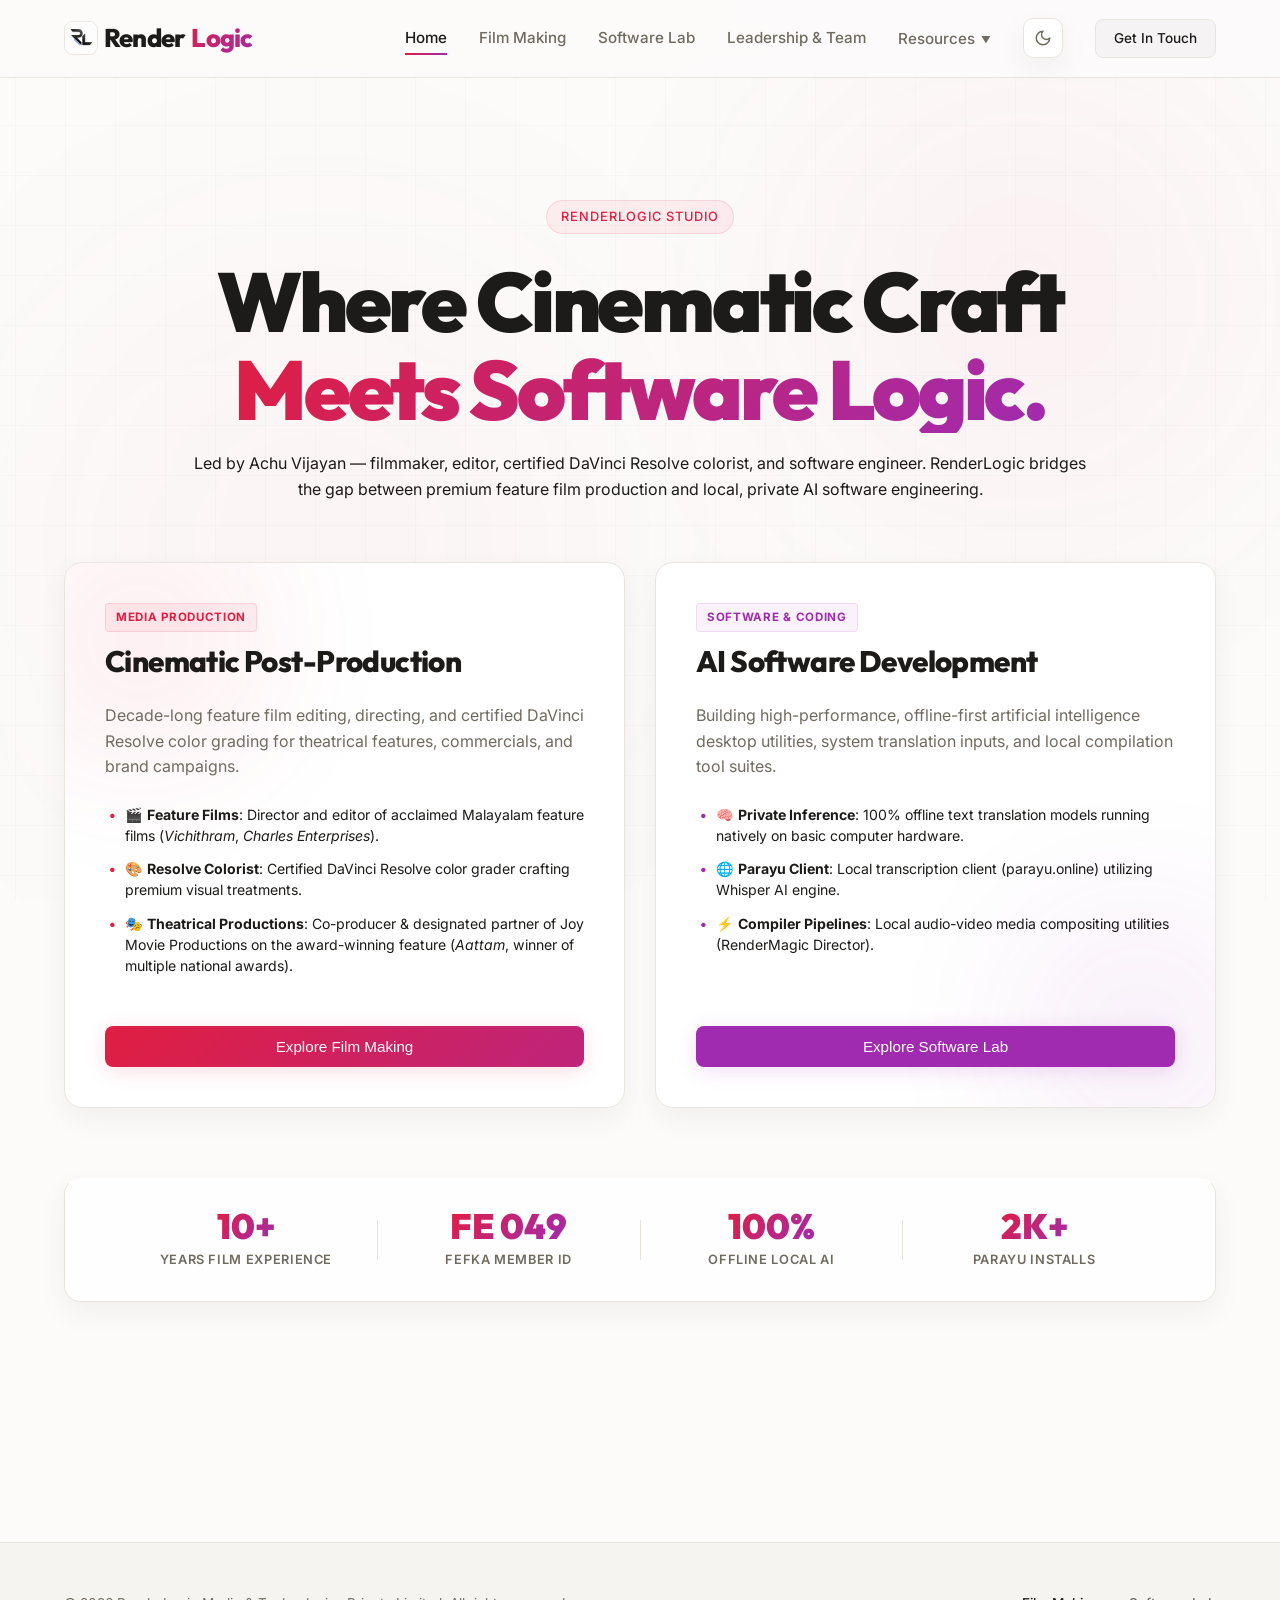
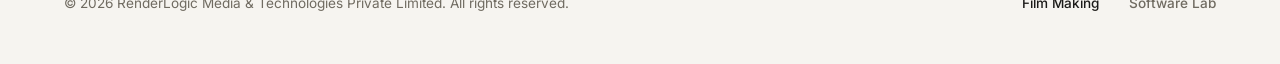
==== commit df16f68e: "Revisions" ====
--- a/index.html
+++ b/index.html
@@ -154,7 +154,8 @@
     <header class="header" id="main-header">
         <div class="container nav-container">
             <a href="#" class="logo" id="header-logo" aria-label="RenderLogic Home" data-tab-target="tab-home">
-                <img src="assets/logo-mark.png" alt="Render Logic logo mark" class="logo-mark-img" />
+                <img src="assets/logo-day.png" alt="Render Logic logo mark" class="logo-mark-img logo-mark-day" />
+                <img src="assets/logo-night.png" alt="Render Logic logo mark" class="logo-mark-img logo-mark-night" />
                 <span class="logo-render">Render</span><span class="logo-logic">Logic</span>
             </a>
             
@@ -747,10 +748,11 @@
 
                 <!-- Showcase Flagship: Parayu -->
                 <div class="parayu-showcase-grid">
-                    <div class="parayu-visual-mockup" style="perspective: 1400px; padding: 15px 0 30px 0; overflow: visible; display: flex; flex-direction: column; align-items: center;">
+                    <div class="parayu-visual-mockup cinematic-deck" style="perspective: 1400px; padding: 15px 0 30px 0; overflow: visible; display: flex; flex-direction: column; align-items: center;">
+                        <div class="deck-aurora" aria-hidden="true"></div>
                         <!-- Centered Header Label to Avoid UI Obstruction -->
-                        <div id="screenshot-tab-label" style="background: var(--surface-2); border: 1px solid var(--border-color); color: var(--text-color); padding: 6px 14px; border-radius: 20px; font-size: 11px; font-weight: 700; font-family: var(--font-body); letter-spacing: 0.05em; text-transform: uppercase; margin-bottom: 20px; transition: transform 0.3s; pointer-events: none; box-shadow: 0 2px 8px rgba(0,0,0,0.04);">
-                            View: Home Dashboard
+                        <div id="screenshot-tab-label" class="deck-view-label" style="background: var(--surface-2); border: 1px solid var(--border-color); color: var(--text-color); padding: 6px 14px; border-radius: 20px; font-size: 11px; font-weight: 700; font-family: var(--font-body); letter-spacing: 0.05em; text-transform: uppercase; margin-bottom: 20px; transition: transform 0.3s; pointer-events: none; box-shadow: 0 2px 8px rgba(0,0,0,0.04);">
+                            <span class="deck-label-count">01 / 06</span><span class="deck-label-text">Home Dashboard</span>
                         </div>
 
                         <div class="mockup-frame" style="position: relative; width: 100%; aspect-ratio: 1180/740; overflow: visible; background: none; border: none; box-shadow: none;">
@@ -775,20 +777,28 @@
                                 <img src="assets/settings.png" alt="Settings" style="width: 100%; height: 100%; object-fit: cover; display: block;" />
                                 <div class="glossy-sheen" style="position: absolute; top: 0; left: -150%; width: 100%; height: 100%; background: linear-gradient(105deg, rgba(255,255,255,0) 30%, rgba(255,255,255,0.25) 50%, rgba(255,255,255,0) 70%); transition: left 0.8s cubic-bezier(0.16, 1, 0.3, 1); pointer-events: none; z-index: 2;"></div>
                             </div>
+                            <div class="slide-deck-item" style="position: absolute; top: 0; left: 0; width: 100%; height: 100%; border-radius: 12px; overflow: hidden; box-shadow: 0 25px 50px rgba(0,0,0,0.15); border: 1px solid var(--border-color); background: #faf9f7; transition: transform 0.8s cubic-bezier(0.16, 1, 0.3, 1), opacity 0.8s, filter 0.8s, z-index 0.8s; transform-style: preserve-3d; will-change: transform, opacity, filter; z-index: 2; opacity: 0; transform: translate3d(-60%, 0, -250px) rotateY(35deg) scale(0.85); filter: brightness(0.4) blur(3px);">
+                                <img src="assets/voice.png" alt="Your Voice Insights" style="width: 100%; height: 100%; object-fit: cover; display: block;" />
+                                <div class="glossy-sheen" style="position: absolute; top: 0; left: -150%; width: 100%; height: 100%; background: linear-gradient(105deg, rgba(255,255,255,0) 30%, rgba(255,255,255,0.25) 50%, rgba(255,255,255,0) 70%); transition: left 0.8s cubic-bezier(0.16, 1, 0.3, 1); pointer-events: none; z-index: 2;"></div>
+                            </div>
 
                             <!-- Carousel Navigation Indicators -->
-                            <div style="position: absolute; bottom: 20px; right: 20px; display: flex; gap: 8px; z-index: 20;">
+                            <button class="deck-arrow deck-arrow-prev" type="button" aria-label="Previous screenshot">&#8592;</button>
+                            <button class="deck-arrow deck-arrow-next" type="button" aria-label="Next screenshot">&#8594;</button>
+                            <div class="deck-pagination" style="position: absolute; bottom: 20px; right: 20px; display: flex; gap: 8px; z-index: 20;">
                                 <span class="slider-dot active" style="width: 8px; height: 8px; border-radius: 50%; background: #ffffff; opacity: 1; transition: all 0.3s; transform: scale(1.2);" data-index="0"></span>
                                 <span class="slider-dot" style="width: 8px; height: 8px; border-radius: 50%; background: #ffffff; opacity: 0.4; transition: all 0.3s;" data-index="1"></span>
                                 <span class="slider-dot" style="width: 8px; height: 8px; border-radius: 50%; background: #ffffff; opacity: 0.4; transition: all 0.3s;" data-index="2"></span>
                                 <span class="slider-dot" style="width: 8px; height: 8px; border-radius: 50%; background: #ffffff; opacity: 0.4; transition: all 0.3s;" data-index="3"></span>
                                 <span class="slider-dot" style="width: 8px; height: 8px; border-radius: 50%; background: #ffffff; opacity: 0.4; transition: all 0.3s;" data-index="4"></span>
-                            </div>
+                                <span class="slider-dot" style="width: 8px; height: 8px; border-radius: 50%; background: #ffffff; opacity: 0.4; transition: all 0.3s;" data-index="5"></span>
+                            </div>
+                            <div class="deck-progress" aria-hidden="true"><span></span></div>
                         </div>
                     </div>
                     
                     <div class="parayu-details-content">
-                        <h3>Parayu Voice Dictation</h3>
+                        <h3>Parayu AI Voice Assist</h3>
                         <p class="section-desc">Our flagship application for macOS and Windows. Uses local Whisper AI models on your own machine—transcribing instantly directly into whichever text application you are currently typing in.</p>
                         
                         <div class="feature-bullets-grid">
--- a/styles.css
+++ b/styles.css
@@ -30,6 +30,7 @@
     --text-main: #1c1b19;      /* Warm charcoal */
     --text-muted: #706b61;     /* Muted body (Parayu) */
     --text-dark: #9a938a;      /* Faint / placeholder */
+    --text-color: var(--text-main); /* Alias — legacy inline styles reference --text-color; tracks html.dark */
 
     /* Gradients */
     --gradient-brand: linear-gradient(135deg, var(--primary) 0%, var(--secondary) 100%);
@@ -48,6 +49,7 @@
     --max-width: 1200px;
     --font-heading: 'Outfit', sans-serif;
     --font-body: 'Inter', sans-serif;
+    --font-mono: ui-monospace, 'SF Mono', 'Cascadia Code', 'Roboto Mono', monospace;
     --transition-smooth: all 0.4s cubic-bezier(0.16, 1, 0.3, 1);
     --transition-theme: background-color 0.3s ease, color 0.3s ease, border-color 0.3s ease;
 }
@@ -357,15 +359,18 @@
 }
 
 .logo-mark-img {
-    height: 28px;
-    width: auto;
-    object-fit: contain;
-    transition: filter 0.3s ease;
-}
-
-[data-theme="dark"] .logo-mark-img {
-    filter: invert(1) brightness(1.2);
-}
+    display: block;
+    height: 34px;
+    width: 34px;
+    object-fit: cover;
+    border-radius: 9px;
+    border: 1px solid var(--border-color);
+}
+
+/* Theme-specific logo marks: Day art in light, Night art in dark */
+.logo-mark-night { display: none; }
+html.dark .logo-mark-day { display: none; }
+html.dark .logo-mark-night { display: block; }
 
 .logo-render {
     color: var(--text-main);
@@ -969,6 +974,216 @@
     width: 100%;
 }
 
+/* Premium product showcase — restrained motion, editorial controls */
+.cinematic-deck {
+    --deck-x: 50%;
+    --deck-y: 45%;
+    position: relative;
+    isolation: isolate;
+    perspective: 1400px !important;
+}
+
+.deck-aurora {
+    position: absolute;
+    inset: 18% -10% -4%;
+    z-index: -1;
+    pointer-events: none;
+    opacity: .2;
+    filter: blur(64px);
+    background:
+        radial-gradient(circle at 50% 45%, rgba(224, 30, 65, .18), transparent 40%),
+        radial-gradient(circle at 72% 38%, rgba(160, 43, 176, .14), transparent 42%);
+    transition: background-position .6s ease;
+}
+
+.deck-view-label {
+    position: absolute !important;
+    top: -19px;
+    left: 18px;
+    z-index: 30;
+    display: inline-flex !important;
+    align-items: center;
+    gap: 12px;
+    margin: 0 !important;
+    padding: 8px 10px 8px 12px !important;
+    overflow: hidden;
+    background: color-mix(in srgb, var(--bg-card) 88%, transparent) !important;
+    backdrop-filter: blur(20px) saturate(1.25);
+    box-shadow: 0 8px 28px rgba(28, 27, 25, .1) !important;
+}
+
+.deck-label-count {
+    color: var(--primary);
+    font-family: var(--font-mono);
+    font-size: 9px;
+    letter-spacing: .08em;
+}
+
+.deck-label-text {
+    min-width: 0;
+    padding: 0 4px 0 0;
+    text-align: left;
+    background: transparent;
+}
+
+.cinematic-deck .mockup-frame {
+    overflow: hidden !important;
+    touch-action: pan-y;
+    border: 1px solid color-mix(in srgb, var(--border-color) 82%, transparent) !important;
+    border-radius: 16px !important;
+    background: var(--bg-card) !important;
+    box-shadow: 0 28px 70px rgba(28, 27, 25, .16), 0 3px 12px rgba(28, 27, 25, .08) !important;
+}
+
+.cinematic-deck .slide-deck-item {
+    transform-origin: center center;
+    backface-visibility: hidden;
+    border: 0 !important;
+    border-radius: 15px !important;
+    box-shadow: none !important;
+    opacity: 0;
+    pointer-events: none;
+    transform: none;
+    will-change: transform, opacity;
+}
+
+.cinematic-deck .slide-deck-item.active {
+    z-index: 2;
+    opacity: 1;
+    pointer-events: auto;
+}
+
+.cinematic-deck .glossy-sheen { display: none; }
+
+.deck-transition-layer,
+.deck-shard,
+.deck-shard img {
+    position: absolute;
+    inset: 0;
+    width: 100%;
+    height: 100%;
+}
+
+.deck-transition-layer {
+    z-index: 12;
+    overflow: hidden;
+    pointer-events: none;
+}
+
+.deck-shard {
+    will-change: transform, opacity;
+}
+
+.deck-shard img {
+    display: block;
+    object-fit: cover;
+}
+
+.deck-scan {
+    position: absolute;
+    top: 0;
+    bottom: 0;
+    left: -18%;
+    width: 14%;
+    opacity: 0;
+    background: linear-gradient(90deg, transparent, rgba(255,255,255,.86) 46%, rgba(224,30,65,.72) 52%, transparent);
+    filter: blur(1px);
+    transform: skewX(-10deg);
+    animation: deck-scan 720ms cubic-bezier(.16,1,.3,1) 80ms both;
+}
+
+@keyframes deck-scan {
+    0% { left: -18%; opacity: 0; }
+    15% { opacity: .72; }
+    72% { opacity: .38; }
+    100% { left: 110%; opacity: 0; }
+}
+
+.deck-arrow {
+    position: absolute;
+    top: 50%;
+    z-index: 40;
+    width: 40px;
+    height: 40px;
+    border: 1px solid rgba(255,255,255,.28);
+    border-radius: 12px;
+    color: #fff;
+    background: rgba(16, 14, 18, .58);
+    backdrop-filter: blur(18px) saturate(1.3);
+    box-shadow: 0 8px 24px rgba(0,0,0,.16);
+    cursor: pointer;
+    opacity: 0;
+    transform: translateY(-50%);
+    transition: opacity .2s ease, background .2s ease, border-color .2s ease;
+}
+
+.deck-arrow-prev { left: 14px; }
+.deck-arrow-next { right: 14px; }
+.cinematic-deck:hover .deck-arrow,
+.deck-arrow:focus-visible { opacity: 1; }
+.deck-arrow:hover { background: rgba(224, 30, 65, .92); border-color: rgba(255,255,255,.5); }
+
+.deck-pagination {
+    left: 50% !important;
+    right: auto !important;
+    bottom: 12px !important;
+    align-items: center;
+    padding: 6px 8px;
+    border: 1px solid rgba(255,255,255,.18);
+    border-radius: 999px;
+    background: rgba(12, 10, 15, .48);
+    backdrop-filter: blur(18px) saturate(1.2);
+    transform: translateX(-50%);
+}
+
+.deck-pagination .slider-dot {
+    width: 6px !important;
+    height: 6px !important;
+    transform: none !important;
+    transition: width .4s cubic-bezier(.2,.8,.2,1), opacity .3s ease, background .3s ease !important;
+}
+
+.deck-pagination .slider-dot.active {
+    width: 18px !important;
+    border-radius: 999px !important;
+    background: var(--primary) !important;
+}
+
+.deck-progress {
+    position: absolute;
+    right: 0;
+    bottom: -10px;
+    left: 0;
+    z-index: 22;
+    height: 2px;
+    overflow: hidden;
+    border-radius: 99px;
+    background: color-mix(in srgb, var(--border-color) 55%, transparent);
+}
+
+.deck-progress span {
+    display: block;
+    width: 100%;
+    height: 100%;
+    transform: scaleX(0);
+    transform-origin: left;
+    background: linear-gradient(90deg, var(--primary), var(--secondary));
+}
+
+.deck-progress.is-running span { animation: deck-progress 6.4s linear forwards; }
+@keyframes deck-progress { to { transform: scaleX(1); } }
+
+@media (max-width: 768px) {
+    .deck-arrow { display: none; }
+    .deck-view-label { top: -16px; left: 10px; }
+}
+
+@media (prefers-reduced-motion: reduce) {
+    .cinematic-deck .slide-deck-item { transition-duration: .01ms !important; }
+    .deck-transition-layer { display: none; }
+    .deck-progress { display: none; }
+}
+
 .mockup-frame {
     background: var(--bg-card);
     border: 1px solid var(--border-color);
@@ -2144,3 +2359,88 @@
     color: #f97316;
     border: 1px solid rgba(249, 115, 22, 0.2);
 }
+
+/* ==========================================================================
+   Filmography → stacked cards on phones.
+   The 5-column table overflows horizontally on narrow screens, so each row
+   is reflowed into a self-contained card (year eyebrow, title, roles, notes).
+   ========================================================================== */
+@media (max-width: 768px) {
+    .filmography-table-wrapper.glass-card {
+        overflow-x: visible;
+        background: transparent;
+        border: none;
+        box-shadow: none;
+        backdrop-filter: none;
+        -webkit-backdrop-filter: none;
+        border-radius: 0;
+    }
+
+    .filmography-table thead {
+        display: none; /* column labels move into each card's visual hierarchy */
+    }
+
+    .filmography-table,
+    .filmography-table tbody,
+    .filmography-table tr,
+    .filmography-table td {
+        display: block;
+        width: 100%;
+    }
+
+    .filmography-table tr {
+        background: var(--bg-card);
+        border: 1px solid var(--border-color);
+        border-radius: 14px;
+        padding: 18px 20px;
+        margin-bottom: 14px;
+        box-shadow: var(--shadow-card);
+    }
+
+    .filmography-table td {
+        padding: 0 !important;
+        border-bottom: none !important;
+    }
+
+    /* Year — small crimson eyebrow */
+    .filmography-table td:nth-child(1) {
+        font-size: 0.72rem !important;
+        letter-spacing: 0.06em;
+        text-transform: uppercase;
+        margin-bottom: 6px;
+    }
+
+    /* Film title — card heading */
+    .filmography-table td:nth-child(2) {
+        font-size: 1.15rem !important;
+        line-height: 1.25;
+        color: var(--text-main) !important;
+        margin-bottom: 12px;
+    }
+
+    /* Role badges — wrap onto their own row */
+    .filmography-table td:nth-child(3) {
+        display: flex;
+        flex-wrap: wrap;
+        gap: 6px;
+        margin-bottom: 12px;
+    }
+
+    /* Language */
+    .filmography-table td:nth-child(4) {
+        font-size: 0.82rem;
+        font-weight: 600;
+        color: var(--text-muted);
+        margin-bottom: 8px;
+    }
+    .filmography-table td:nth-child(4)::before {
+        content: "🌐 ";
+    }
+
+    /* Production credits / notes */
+    .filmography-table td:nth-child(5) {
+        font-size: 0.86rem;
+        line-height: 1.55;
+        color: var(--text-muted);
+    }
+}
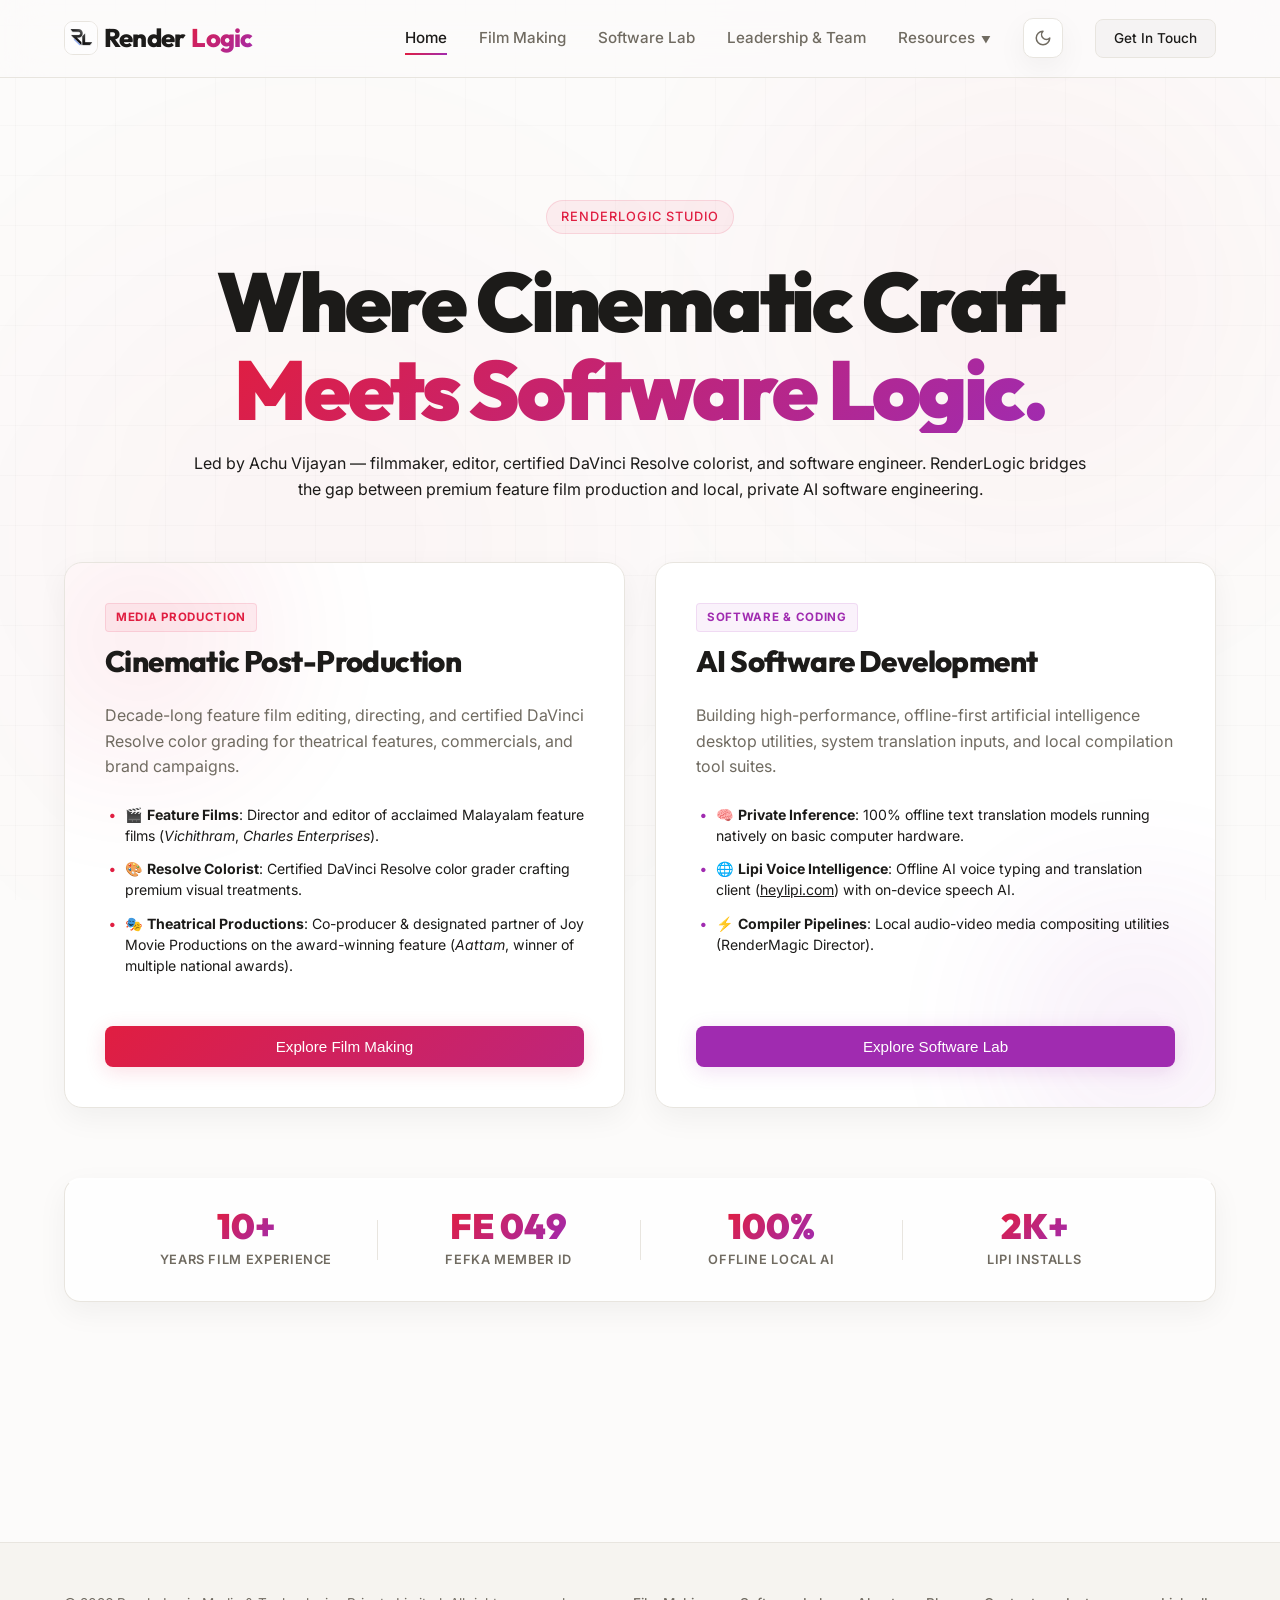
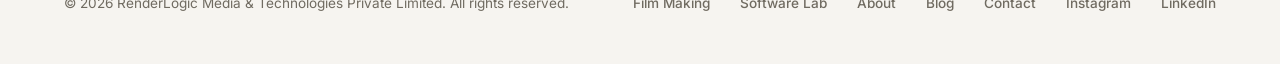
==== commit 0efbcae6: "Update filmmaking portfolio with new titles, unified role badges, HeyLipi rebrand, and SEO pages" ====
--- a/index.html
+++ b/index.html
@@ -3,29 +3,40 @@
 <head>
     <meta charset="UTF-8">
     <meta name="viewport" content="width=device-width, initial-scale=1.0">
-    <title>RenderLogic | Film Making & Software Lab</title>
-    <link rel="icon" type="image/png" href="assets/logo-mark-white.png">
+    <title>RenderLogic: Film Post-Production &amp; Offline AI Software</title>
+    <link rel="icon" type="image/png" sizes="256x256" href="/assets/logo-day.png">
+    <link rel="apple-touch-icon" href="/assets/logo-day.png">
+    <meta name="theme-color" content="#fcfbfa" media="(prefers-color-scheme: light)">
+    <meta name="theme-color" content="#0a0a0b" media="(prefers-color-scheme: dark)">
+    <meta name="color-scheme" content="light dark">
     
     <!-- SEO Meta Tags -->
-    <meta name="description" content="Where cinematic artistry meets software engineering. Specializing in high-end film making, editing, color grading, and local AI application development.">
-    <meta name="keywords" content="Achu Vijayan, Vichithram, Aattam, film editing, color grading, post production, Parayu, RenderMagic, AI filmmaking, Kerala cinema, software developer">
-    <meta name="author" content="RenderLogic">
-    <meta name="robots" content="index, follow, max-image-preview:large">
-    <link rel="canonical" href="https://renderlogic.in/">
+    <meta name="description" content="RenderLogic is Achu Vijayan's Kerala studio for film editing, color grading, AI filmmaking, and private offline AI software including Lipi.">
+    <meta name="author" content="RenderLogic Media &amp; Technologies Private Limited">
+    <meta name="application-name" content="RenderLogic">
+    <meta name="robots" content="index, follow, max-image-preview:large, max-snippet:-1, max-video-preview:-1">
+    <meta name="referrer" content="strict-origin-when-cross-origin">
+    <link rel="canonical" href="https://www.renderlogic.in/">
 
     <!-- Open Graph (Facebook / WhatsApp / LinkedIn link previews) -->
     <meta property="og:type" content="website">
-    <meta property="og:url" content="https://renderlogic.in/">
-    <meta property="og:title" content="RenderLogic | Film Making & Software Lab">
-    <meta property="og:description" content="Where cinematic artistry meets software engineering. High-end film making, editing, color grading, and local AI workflows.">
-    <meta property="og:image" content="https://renderlogic.in/assets/og-banner.png">
+    <meta property="og:url" content="https://www.renderlogic.in/">
+    <meta property="og:title" content="RenderLogic: Film Post-Production &amp; Offline AI Software">
+    <meta property="og:description" content="Film editing, color grading, AI filmmaking, and private offline AI software from Kerala, India.">
+    <meta property="og:image" content="https://www.renderlogic.in/assets/og-banner.png">
+    <meta property="og:image:secure_url" content="https://www.renderlogic.in/assets/og-banner.png">
+    <meta property="og:image:width" content="1200">
+    <meta property="og:image:height" content="630">
+    <meta property="og:image:alt" content="RenderLogic — cinematic craft meets software logic">
     <meta property="og:site_name" content="RenderLogic">
+    <meta property="og:locale" content="en_IN">
 
     <!-- Twitter / X card -->
     <meta name="twitter:card" content="summary_large_image">
-    <meta name="twitter:title" content="RenderLogic | Film Making & Software Lab">
-    <meta name="twitter:description" content="Where cinematic artistry meets software engineering. High-end film making, editing, color grading, and local AI workflows.">
-    <meta name="twitter:image" content="https://renderlogic.in/assets/og-banner.png">
+    <meta name="twitter:title" content="RenderLogic: Film Post-Production &amp; Offline AI Software">
+    <meta name="twitter:description" content="Film editing, color grading, AI filmmaking, and private offline AI software from Kerala, India.">
+    <meta name="twitter:image" content="https://www.renderlogic.in/assets/og-banner.png">
+    <meta name="twitter:image:alt" content="RenderLogic — cinematic craft meets software logic">
 
     <!-- Google Analytics (GA4) — property "achuvijayaneditor" -->
     <script async src="https://www.googletagmanager.com/gtag/js?id=G-XNH281S53R"></script>
@@ -43,16 +54,20 @@
       "@graph": [
         {
           "@type": "Organization",
-          "@id": "https://renderlogic.in/#organization",
+          "@id": "https://www.renderlogic.in/#organization",
           "name": "RenderLogic",
           "alternateName": "RenderLogic Studio",
-          "url": "https://renderlogic.in/",
+          "legalName": "RenderLogic Media & Technologies Private Limited",
+          "url": "https://www.renderlogic.in/",
           "logo": {
             "@type": "ImageObject",
-            "url": "https://renderlogic.in/assets/logo.png"
+            "url": "https://www.renderlogic.in/assets/logo-day.png",
+            "contentUrl": "https://www.renderlogic.in/assets/logo-day.png",
+            "width": 256,
+            "height": 256
           },
-          "image": "https://renderlogic.in/assets/og-banner.png",
-          "description": "Where cinematic artistry meets software engineering. Specializing in high-end film making, editing, color grading, and local AI application development.",
+          "image": "https://www.renderlogic.in/assets/og-banner.png",
+          "description": "A Kerala creative studio and software lab specializing in film editing, color grading, AI filmmaking, and private offline AI applications.",
           "email": "contact@renderlogic.in",
           "telephone": "+919447127173",
           "address": {
@@ -63,7 +78,7 @@
           },
           "founder": {
             "@type": "Person",
-            "@id": "https://renderlogic.in/#achuvijayan"
+            "@id": "https://www.renderlogic.in/#achuvijayan"
           },
           "contactPoint": [
             {
@@ -84,17 +99,39 @@
           "sameAs": [
             "https://www.instagram.com/achuvijayan/",
             "https://www.linkedin.com/in/achuvijayan/"
-          ]
+          ],
+          "hasOfferCatalog": {
+            "@type": "OfferCatalog",
+            "name": "RenderLogic services and software",
+            "itemListElement": [
+              {
+                "@type": "Offer",
+                "itemOffered": {
+                  "@type": "Service",
+                  "name": "Film post-production",
+                  "url": "https://www.renderlogic.in/film-making/"
+                }
+              },
+              {
+                "@type": "Offer",
+                "itemOffered": {
+                  "@type": "Service",
+                  "name": "Offline AI software development",
+                  "url": "https://www.renderlogic.in/software-lab/"
+                }
+              }
+            ]
+          }
         },
         {
           "@type": "Person",
-          "@id": "https://renderlogic.in/#achuvijayan",
+          "@id": "https://www.renderlogic.in/#achuvijayan",
           "name": "Achu Vijayan",
-          "url": "https://renderlogic.in/",
-          "jobTitle": "Founder, Film Editor & Colorist",
+          "url": "https://www.renderlogic.in/about/",
+          "jobTitle": "Filmmaker, Film Editor, Colorist and Software Engineer",
           "worksFor": {
             "@type": "Organization",
-            "@id": "https://renderlogic.in/#organization"
+            "@id": "https://www.renderlogic.in/#organization"
           },
           "address": {
             "@type": "PostalAddress",
@@ -105,17 +142,45 @@
           "sameAs": [
             "https://www.instagram.com/achuvijayan/",
             "https://www.linkedin.com/in/achuvijayan/"
+          ],
+          "knowsAbout": [
+            "Film editing",
+            "Film directing",
+            "DaVinci Resolve color grading",
+            "AI filmmaking",
+            "Offline artificial intelligence software"
           ]
         },
         {
           "@type": "WebSite",
-          "@id": "https://renderlogic.in/#website",
-          "url": "https://renderlogic.in/",
+          "@id": "https://www.renderlogic.in/#website",
+          "url": "https://www.renderlogic.in/",
           "name": "RenderLogic",
           "inLanguage": "en",
           "publisher": {
             "@type": "Organization",
-            "@id": "https://renderlogic.in/#organization"
+            "@id": "https://www.renderlogic.in/#organization"
+          }
+        },
+        {
+          "@type": "WebPage",
+          "@id": "https://www.renderlogic.in/#webpage",
+          "url": "https://www.renderlogic.in/",
+          "name": "RenderLogic: Film Post-Production & Offline AI Software",
+          "description": "Film editing, color grading, AI filmmaking, and private offline AI software from Kerala, India.",
+          "inLanguage": "en-IN",
+          "isPartOf": {
+            "@id": "https://www.renderlogic.in/#website"
+          },
+          "about": [
+            { "@id": "https://www.renderlogic.in/#organization" },
+            { "@id": "https://www.renderlogic.in/#achuvijayan" }
+          ],
+          "primaryImageOfPage": {
+            "@type": "ImageObject",
+            "url": "https://www.renderlogic.in/assets/og-banner.png",
+            "width": 1200,
+            "height": 630
           }
         }
       ]
@@ -125,7 +190,7 @@
     <!-- Google Fonts -->
     <link rel="preconnect" href="https://fonts.googleapis.com">
     <link rel="preconnect" href="https://fonts.gstatic.com" crossorigin>
-    <link href="https://fonts.googleapis.com/css2?family=Inter:wght@300;400;500;600;700&family=Outfit:wght@400;500;600;700;800;900&display=swap" rel="stylesheet">
+    <link href="https://fonts.googleapis.com/css2?family=Inter:wght@300;400;500;600;700&amp;family=Outfit:wght@400;500;600;700;800;900&amp;display=swap" rel="stylesheet">
     
     <!-- Theme init (runs before paint to avoid a flash of the wrong theme) -->
     <script>
@@ -143,6 +208,7 @@
     <link rel="stylesheet" href="styles.css">
 </head>
 <body>
+    <a class="skip-link" href="#main-content">Skip to main content</a>
 
     <!-- Floating Background Radial Glows -->
     <div class="bg-glow-container">
@@ -153,9 +219,9 @@
     <!-- Header Navigation acting as Tab Triggers -->
     <header class="header" id="main-header">
         <div class="container nav-container">
-            <a href="#" class="logo" id="header-logo" aria-label="RenderLogic Home" data-tab-target="tab-home">
-                <img src="assets/logo-day.png" alt="Render Logic logo mark" class="logo-mark-img logo-mark-day" />
-                <img src="assets/logo-night.png" alt="Render Logic logo mark" class="logo-mark-img logo-mark-night" />
+            <a href="/" class="logo" id="header-logo" aria-label="RenderLogic home" data-tab-target="tab-home">
+                <img src="assets/logo-day.png" alt="" width="256" height="256" class="logo-mark-img logo-mark-day" />
+                <img src="assets/logo-night.png" alt="" width="256" height="256" class="logo-mark-img logo-mark-night" />
                 <span class="logo-render">Render</span><span class="logo-logic">Logic</span>
             </a>
             
@@ -166,15 +232,15 @@
                 <span></span>
             </button>
             
-            <nav class="nav" id="navigation-bar" role="navigation">
-                <a href="#home" class="nav-link active" data-tab-target="tab-home">Home</a>
-                <a href="#creative" class="nav-link" data-tab-target="tab-creative">Film Making</a>
-                <a href="#software" class="nav-link" data-tab-target="tab-software">Software Lab</a>
-                <a href="#collaborators" class="nav-link" data-tab-target="tab-collaborators">Leadership & Team</a>
+            <nav class="nav" id="navigation-bar" aria-label="Primary navigation">
+                <a href="/" class="nav-link active" data-tab-target="tab-home">Home</a>
+                <a href="/film-making/" class="nav-link" data-tab-target="tab-creative">Film Making</a>
+                <a href="/software-lab/" class="nav-link" data-tab-target="tab-software">Software Lab</a>
+                <a href="/about/" class="nav-link" data-tab-target="tab-collaborators">Leadership &amp; Team</a>
                 
                 <!-- Resources Dropdown -->
                 <div class="nav-dropdown" id="resources-dropdown">
-                    <a href="#" class="nav-link" id="nav-resources-trigger">Resources <span class="arrow-icon">▼</span></a>
+                    <button type="button" class="nav-link" id="nav-resources-trigger" aria-haspopup="true" aria-expanded="false">Resources <span class="arrow-icon" aria-hidden="true">▼</span></button>
                     <div class="dropdown-menu glass-card">
                         <a href="#documentation" class="dropdown-item" data-tab-target="tab-documentation">
                             <h5>Documentation</h5>
@@ -184,7 +250,7 @@
                             <h5>Help Center</h5>
                             <p>Frequently asked questions and guides.</p>
                         </a>
-                        <a href="#blogs" class="dropdown-item" data-tab-target="tab-blogs">
+                        <a href="/blog/" class="dropdown-item" data-tab-target="tab-blogs">
                             <h5>Blog</h5>
                             <p>Latest updates, tutorials, and features.</p>
                         </a>
@@ -203,12 +269,12 @@
                     <svg class="icon-moon" xmlns="http://www.w3.org/2000/svg" viewBox="0 0 24 24" fill="none" stroke="currentColor" stroke-width="2" stroke-linecap="round" stroke-linejoin="round"><path d="M12 3a6 6 0 0 0 9 9 9 9 0 1 1-9-9Z"/></svg>
                     <svg class="icon-sun" xmlns="http://www.w3.org/2000/svg" viewBox="0 0 24 24" fill="none" stroke="currentColor" stroke-width="2" stroke-linecap="round" stroke-linejoin="round"><circle cx="12" cy="12" r="4"/><path d="M12 2v2M12 20v2M4.93 4.93l1.41 1.41M17.66 17.66l1.41 1.41M2 12h2M20 12h2M6.34 17.66l-1.41 1.41M19.07 4.93l-1.41 1.41"/></svg>
                 </button>
-                <a href="#contact" class="btn btn-nav" data-tab-target="tab-contact">Get In Touch</a>
+                <a href="/contact/" class="btn btn-nav" data-tab-target="tab-contact">Get In Touch</a>
             </nav>
         </div>
     </header>
 
-    <main class="main-content-area">
+    <main class="main-content-area" id="main-content">
 
         <!-- ==========================================
              TAB 0: HOME LANDING PAGE (50/50 Dual Mood)
@@ -258,9 +324,9 @@
                                 <p>Building high-performance, offline-first artificial intelligence desktop utilities, system translation inputs, and local compilation tool suites.</p>
                                 <ul class="split-bullets font-mono">
                                     <li>🧠 <strong>Private Inference</strong>: 100% offline text translation models running natively on basic computer hardware.</li>
-                                    <li>🌐 <strong>Parayu Client</strong>: Local transcription client (parayu.online) utilizing Whisper AI engine.</li>
+                                    <li>🌐 <strong>Lipi Voice Intelligence</strong>: Offline AI voice typing and translation client (<a href="https://www.heylipi.com" target="_blank" rel="noopener" style="color: inherit; text-decoration: underline;">heylipi.com</a>) with on-device speech AI.</li>
                                     <li>⚡ <strong>Compiler Pipelines</strong>: Local audio-video media compositing utilities (RenderMagic Director).</li>
-                                </ul>
+                                 </ul>
                             </div>
                         </div>
                         <div class="split-card-footer" style="margin-top: 20px;">
@@ -288,7 +354,7 @@
                     <div class="banner-divider"></div>
                     <div class="banner-stat">
                         <span class="stat-num">2K+</span>
-                        <span class="stat-label">Parayu Installs</span>
+                        <span class="stat-label">Lipi Installs</span>
                     </div>
                 </div>
             </div>
@@ -302,7 +368,7 @@
                 <!-- Hero Cinematic Intro -->
                 <div class="cinematic-hero">
                     <span class="badge">Filmmaking & Post-Production</span>
-                    <h1 class="hero-title font-giant">Crafting Stories with <span class="gradient-text">Cinematic</span> Rhythm</h1>
+                    <h2 class="hero-title font-giant">Crafting Stories with <span class="gradient-text">Cinematic</span> Rhythm</h2>
                     <p class="hero-subtitle">High-fidelity editorial, color grading, directing, and VFX services for theatrical features, commercials, and AI-assisted filmmaking pipelines.</p>
                 </div>
                 
@@ -377,15 +443,63 @@
                         <h3 style="font-family: var(--font-heading); font-size: 1.6rem; color: var(--primary); display: flex; align-items: center; gap: 8px;">🎬 Theatrical Cinema Features</h3>
                     </div>
                     <div class="portfolio-grid vertical-posters">
+                        <!-- Card: House For Sale -->
+                        <div class="portfolio-card vertical-poster-card glass-card">
+                            <div class="vertical-poster-thumbnail">
+                                <img src="assets/house_for_sale.jpg" alt="House For Sale Telugu film teaser poster" width="768" height="1024" loading="lazy" decoding="async" class="vertical-poster-img" />
+                                <span class="portfolio-badge">In Production · 2027</span>
+                            </div>
+                            <div class="portfolio-info">
+                                <h3>House For Sale (2027)</h3>
+                                <div class="portfolio-badges-row">
+                                    <span class="role-badge editor">Editor</span>
+                                    <span class="role-badge vfx">VFX</span>
+                                </div>
+                                <p class="portfolio-desc">Upcoming Telugu feature film produced by SriDurga Productions. Directed by HariPrasad with screenplay by Nikhil Raveendran and cinematography by Arjun Balakrishnan. Principal photography currently underway; film editing and visual effects executed by RenderLogic.</p>
+                            </div>
+                        </div>
+
+                        <!-- Card: Boom Bang -->
+                        <div class="portfolio-card vertical-poster-card glass-card">
+                            <div class="vertical-poster-thumbnail">
+                                <img src="assets/boom_bang.jpg" alt="Boom Bang Malayalam film poster" width="768" height="1024" loading="lazy" decoding="async" class="vertical-poster-img" />
+                                <span class="portfolio-badge">Upcoming · Nov 2026</span>
+                            </div>
+                            <div class="portfolio-info">
+                                <h3>Boom Bang (2026)</h3>
+                                <div class="portfolio-badges-row">
+                                    <span class="role-badge vfx">VFX Works</span>
+                                </div>
+                                <p class="portfolio-desc">High-voltage action entertainer directed by Junaid Muhammed under British Cinemas, starring Siju Wilson, Sidharth Bharathan, and Nishanth Sagar. RenderLogic is executing the full visual effects pipeline, action enhancement plates, and dynamic digital compositing ahead of its November 2026 theatrical release.</p>
+                            </div>
+                        </div>
+
+                        <!-- Card: Aaram -->
+                        <div class="portfolio-card vertical-poster-card glass-card">
+                            <div class="vertical-poster-thumbnail">
+                                <img src="assets/aaram.jpg" alt="Aaram Malayalam film poster" width="458" height="669" loading="lazy" decoding="async" class="vertical-poster-img" />
+                                <span class="portfolio-badge">Theatrical Release</span>
+                            </div>
+                            <div class="portfolio-info">
+                                <h3>Aaram (2026)</h3>
+                                <div class="portfolio-badges-row">
+                                    <span class="role-badge vfx">VFX Works</span>
+                                </div>
+                                <p class="portfolio-desc">Intense coastal investigative crime thriller directed by Rajeesh Parameswaran and written by Vishnu Ramachandran, starring Saiju Kurup as CI Anto Eapen alongside Siddique and Anju Kurian. RenderLogic executed complete visual effects, digital cleanups, and screen compositing.</p>
+                            </div>
+                        </div>
+
                         <!-- Card 1: Aattam -->
                         <div class="portfolio-card vertical-poster-card glass-card">
                             <div class="vertical-poster-thumbnail">
-                                <img src="assets/aattam.jpg" alt="Aattam Poster" class="vertical-poster-img" />
+                                <img src="assets/aattam.jpg" alt="Aattam Malayalam film poster" width="702" height="1024" loading="lazy" decoding="async" class="vertical-poster-img" />
                                 <span class="portfolio-badge">3× National Award Winner</span>
                             </div>
                             <div class="portfolio-info">
                                 <h3>Aattam (2024)</h3>
-                                <p class="portfolio-role">Co-Producer</p>
+                                <div class="portfolio-badges-row">
+                                    <span class="role-badge producer">Co-Producer</span>
+                                </div>
                                 <p class="portfolio-desc">Co-produced under Joy Movie Productions. Celebrated chamber-style drama. Winner of three National Film Awards (Best Feature Film, Editing, Screenplay).</p>
                             </div>
                         </div>
@@ -393,38 +507,49 @@
                         <!-- Card 2: Charles Enterprises -->
                         <div class="portfolio-card vertical-poster-card glass-card">
                             <div class="vertical-poster-thumbnail">
-                                <img src="assets/charles_enterprises.jpg" alt="Charles Enterprises Poster" class="vertical-poster-img" />
+                                <img src="assets/charles_enterprises.jpg" alt="Charles Enterprises Malayalam film poster" width="768" height="1024" loading="lazy" decoding="async" class="vertical-poster-img" />
                                 <span class="portfolio-badge">Satirical Drama</span>
                             </div>
                             <div class="portfolio-info">
                                 <h3>Charles Enterprises (2023)</h3>
-                                <p class="portfolio-role">Editor & Co-Producer</p>
-                                <p class="portfolio-desc">Editorial rhythm design and post-production co-production management for this celebrated satirical comedy-drama.</p>
+                                <div class="portfolio-badges-row">
+                                    <span class="role-badge editor">Editor</span>
+                                    <span class="role-badge producer">Co-Producer</span>
+                                    <span class="role-badge vfx">VFX</span>
+                                </div>
+                                <p class="portfolio-desc">Editorial rhythm design, post-production co-production management, and visual effects compositing by RenderLogic for this celebrated satirical comedy-drama.</p>
                             </div>
                         </div>
 
                         <!-- Card 3: Vichithram -->
                         <div class="portfolio-card vertical-poster-card glass-card">
                             <div class="vertical-poster-thumbnail">
-                                <img src="assets/vichithram.jpg" alt="Vichithram Poster" class="vertical-poster-img" />
+                                <img src="assets/vichithram.jpg" alt="Vichithram Malayalam mystery thriller film poster" width="576" height="1024" loading="lazy" decoding="async" class="vertical-poster-img" />
                                 <span class="portfolio-badge">Directorial Debut</span>
                             </div>
                             <div class="portfolio-info">
                                 <h3>Vichithram (2022)</h3>
-                                <p class="portfolio-role">Director, Editor & Co-Producer</p>
-                                <p class="portfolio-desc">A highly acclaimed mystery thriller in Malayalam cinema. Celebrated for its unique structural pacing, obsidian grading, and complex plot narrative.</p>
+                                <div class="portfolio-badges-row">
+                                    <span class="role-badge director">Director</span>
+                                    <span class="role-badge editor">Editor</span>
+                                    <span class="role-badge producer">Co-Producer</span>
+                                    <span class="role-badge vfx">VFX</span>
+                                </div>
+                                <p class="portfolio-desc">A highly acclaimed mystery thriller in Malayalam cinema. Celebrated for its unique structural pacing, obsidian grading, complex narrative, and visual effects by RenderLogic.</p>
                             </div>
                         </div>
 
                         <!-- Card 4: Mukundan Unni Associates -->
                         <div class="portfolio-card vertical-poster-card glass-card">
                             <div class="vertical-poster-thumbnail">
-                                <img src="assets/mukundan_unni.jpg" alt="Mukundan Unni Associates Poster" class="vertical-poster-img" />
+                                <img src="assets/mukundan_unni.jpg" alt="Mukundan Unni Associates Malayalam film poster" width="261" height="382" loading="lazy" decoding="async" class="vertical-poster-img" />
                                 <span class="portfolio-badge">Critically Acclaimed Hit</span>
                             </div>
                             <div class="portfolio-info">
                                 <h3>Mukundan Unni Associates (2022)</h3>
-                                <p class="portfolio-role">Co-Producer</p>
+                                <div class="portfolio-badges-row">
+                                    <span class="role-badge producer">Co-Producer</span>
+                                </div>
                                 <p class="portfolio-desc">Co-produced under Joy Movie Productions. Highly acclaimed Malayalam dark comedy crime satire starring Vineeth Sreenivasan. Celebrated for its sharp breakout success.</p>
                             </div>
                         </div>
@@ -432,51 +557,61 @@
                         <!-- Card 5: Oru Adaar Love -->
                         <div class="portfolio-card vertical-poster-card glass-card">
                             <div class="vertical-poster-thumbnail">
-                                <img src="assets/oru_adaar_love.jpg" alt="Oru Adaar Love Poster" class="vertical-poster-img" />
+                                <img src="assets/oru_adaar_love.jpg" alt="Oru Adaar Love Malayalam film poster" width="768" height="1024" loading="lazy" decoding="async" class="vertical-poster-img" />
                                 <span class="portfolio-badge">Viral Sensation</span>
                             </div>
                             <div class="portfolio-info">
                                 <h3>Oru Adaar Love (2019)</h3>
-                                <p class="portfolio-role">Editor</p>
-                                <p class="portfolio-desc">High-profile Malayalam romance-comedy directed by Omar Lulu. Celebrated for its massive global viral campaign reach and editorial pacing.</p>
+                                <div class="portfolio-badges-row">
+                                    <span class="role-badge editor">Editor</span>
+                                    <span class="role-badge vfx">VFX</span>
+                                </div>
+                                <p class="portfolio-desc">High-profile Malayalam romance-comedy directed by Omar Lulu. Celebrated for its massive global viral campaign reach, editorial pacing, and visual effects by RenderLogic.</p>
                             </div>
                         </div>
 
                         <!-- Card 6: Simba -->
                         <div class="portfolio-card vertical-poster-card glass-card">
                             <div class="vertical-poster-thumbnail">
-                                <img src="assets/simba.jpg" alt="Simba Poster" class="vertical-poster-img" />
+                                <img src="assets/simba.jpg" alt="Simba Tamil film poster" width="750" height="1024" loading="lazy" decoding="async" class="vertical-poster-img" />
                                 <span class="portfolio-badge">Stoner Comedy</span>
                             </div>
                             <div class="portfolio-info">
                                 <h3>Simba (2019)</h3>
-                                <p class="portfolio-role">Editor</p>
-                                <p class="portfolio-desc">Unique Tamil stoner comedy film directed by Arvind Sridhar, starring Bharath, Premgi Amaren, and Swathi Deekshith.</p>
+                                <div class="portfolio-badges-row">
+                                    <span class="role-badge editor">Editor</span>
+                                    <span class="role-badge vfx">VFX</span>
+                                </div>
+                                <p class="portfolio-desc">Unique Tamil stoner comedy film directed by Arvind Sridhar, starring Bharath, Premgi Amaren, and Swathi Deekshith. Editorial assembly and visual effects by RenderLogic.</p>
                             </div>
                         </div>
 
                         <!-- Card 7: White -->
                         <div class="portfolio-card vertical-poster-card glass-card">
                             <div class="vertical-poster-thumbnail">
-                                <img src="assets/white.jpg" alt="White Poster" class="vertical-poster-img" />
+                                <img src="assets/white.jpg" alt="White Malayalam film poster" width="768" height="1024" loading="lazy" decoding="async" class="vertical-poster-img" />
                                 <span class="portfolio-badge">Romantic Drama</span>
                             </div>
                             <div class="portfolio-info">
                                 <h3>White (2016)</h3>
-                                <p class="portfolio-role">Editor</p>
-                                <p class="portfolio-desc">Starring Mammootty and Huma Qureshi. Directed by Uday Ananthan. Edited by Achu Vijayan with high-contrast palette rhythms.</p>
+                                <div class="portfolio-badges-row">
+                                    <span class="role-badge editor">Editor</span>
+                                </div>
+                                <p class="portfolio-desc">Starring Mammootty and Huma Qureshi. Directed by Uday Ananthan. Edited with high-contrast palette rhythms.</p>
                             </div>
                         </div>
 
                         <!-- Card 8: 32aam Adhyayam 23am Vaakyam -->
                         <div class="portfolio-card vertical-poster-card glass-card">
                             <div class="vertical-poster-thumbnail">
-                                <img src="assets/32aam_adhyayam.jpg" alt="32aam Adhyayam Poster" class="vertical-poster-img" />
+                                <img src="assets/32aam_adhyayam.jpg" alt="32aam Adhyayam 23am Vaakyam Malayalam film poster" width="682" height="1024" loading="lazy" decoding="async" class="vertical-poster-img" />
                                 <span class="portfolio-badge">Suspense Thriller</span>
                             </div>
                             <div class="portfolio-info">
                                 <h3>32aam Adhyayam 23am Vaakyam (2015)</h3>
-                                <p class="portfolio-role">Editor</p>
+                                <div class="portfolio-badges-row">
+                                    <span class="role-badge editor">Editor</span>
+                                </div>
                                 <p class="portfolio-desc">Malayalam suspense mystery thriller directed by Arjun Prabhakaran and Gokul Ramakrishnan, starring Govind Padmasoorya.</p>
                             </div>
                         </div>
@@ -484,13 +619,15 @@
                         <!-- Card 9: Second Show -->
                         <div class="portfolio-card vertical-poster-card glass-card">
                             <div class="vertical-poster-thumbnail">
-                                <img src="assets/second_show.jpg" alt="Second Show Poster" class="vertical-poster-img" />
+                                <img src="assets/second_show.jpg" alt="Second Show Malayalam film poster" width="258" height="387" loading="lazy" decoding="async" class="vertical-poster-img" />
                                 <span class="portfolio-badge">Landmark Cult Classic</span>
                             </div>
                             <div class="portfolio-info">
                                 <h3>Second Show (2012)</h3>
-                                <p class="portfolio-role">Spot Editor</p>
-                                <p class="portfolio-desc">Highly influential Malayalam action crime film. Dulquer Salmaan's debut feature and Achu Vijayan's foundational spot editing work.</p>
+                                <div class="portfolio-badges-row">
+                                    <span class="role-badge spoteditor">Spot Editor</span>
+                                </div>
+                                <p class="portfolio-desc">Highly influential Malayalam action crime film. Dulquer Salmaan's debut feature with foundational spot editing work.</p>
                             </div>
                         </div>
                     </div>
@@ -513,13 +650,42 @@
                             </thead>
                             <tbody>
                                 <tr>
+                                    <td style="font-family: var(--font-mono), monospace; font-weight: 700; color: var(--primary);">2027</td>
+                                    <td style="font-weight: 700; color: var(--text-color);">House For Sale</td>
+                                    <td>
+                                        <span class="role-badge editor">Editor</span>
+                                        <span class="role-badge vfx">VFX</span>
+                                    </td>
+                                    <td>Telugu</td>
+                                    <td>Upcoming 2027 theatrical release (Shooting in progress). Produced by SriDurga Productions, directed by HariPrasad, screenplay by Nikhil Raveendran, DOP Arjun Balakrishnan. Film editing and visual effects executed by RenderLogic.</td>
+                                </tr>
+                                <tr>
+                                    <td style="font-family: var(--font-mono), monospace; font-weight: 700; color: var(--primary);">2026</td>
+                                    <td style="font-weight: 700; color: var(--text-color);">Boom Bang</td>
+                                    <td>
+                                        <span class="role-badge vfx">VFX Works</span>
+                                    </td>
+                                    <td>Malayalam</td>
+                                    <td>Upcoming November 2026 theatrical release. Commercial action entertainer directed by Junaid Muhammed, starring Siju Wilson. Produced by British Cinemas. VFX by RenderLogic.</td>
+                                </tr>
+                                <tr>
+                                    <td style="font-family: var(--font-mono), monospace; font-weight: 700; color: var(--primary);">2026</td>
+                                    <td style="font-weight: 700; color: var(--text-color);">Aaram</td>
+                                    <td>
+                                        <span class="role-badge vfx">VFX Works</span>
+                                    </td>
+                                    <td>Malayalam</td>
+                                    <td>Theatrical crime investigative thriller directed by Rajeesh Parameswaran, starring Saiju Kurup and Siddique. VFX by RenderLogic.</td>
+                                </tr>
+                                <tr>
                                     <td style="font-family: var(--font-mono), monospace; font-weight: 700; color: var(--primary);">2025</td>
                                     <td style="font-weight: 700; color: var(--text-color);">Thuninthavan / Orumbettavan</td>
                                     <td>
                                         <span class="role-badge editor">Editor</span>
+                                        <span class="role-badge vfx">VFX</span>
                                     </td>
                                     <td>Tamil / Malayalam</td>
-                                    <td>Suspense drama directed by Sugeesh Dhekshinakashi and Harinarayanan K.M.</td>
+                                    <td>Suspense drama directed by Sugeesh Dhekshinakashi and Harinarayanan K.M. Editorial assembly and VFX by RenderLogic.</td>
                                 </tr>
                                 <tr>
                                     <td style="font-family: var(--font-mono), monospace; font-weight: 700; color: var(--primary);">2024</td>
@@ -536,9 +702,10 @@
                                     <td>
                                         <span class="role-badge editor">Editor</span>
                                         <span class="role-badge producer">Co-Producer</span>
+                                        <span class="role-badge vfx">VFX</span>
                                     </td>
                                     <td>Malayalam</td>
-                                    <td>Satirical comedy drama. Led editorial assembly.</td>
+                                    <td>Satirical comedy drama. Led editorial assembly and visual effects by RenderLogic.</td>
                                 </tr>
                                 <tr>
                                     <td style="font-family: var(--font-mono), monospace; font-weight: 700; color: var(--primary);">2022</td>
@@ -547,9 +714,10 @@
                                         <span class="role-badge director">Director</span>
                                         <span class="role-badge editor">Editor</span>
                                         <span class="role-badge producer">Producer</span>
+                                        <span class="role-badge vfx">VFX</span>
                                     </td>
                                     <td>Malayalam</td>
-                                    <td>Directorial Debut. Celebrated mystery horror thriller.</td>
+                                    <td>Directorial Debut. Celebrated mystery horror thriller. In-house VFX by RenderLogic.</td>
                                 </tr>
                                 <tr>
                                     <td style="font-family: var(--font-mono), monospace; font-weight: 700; color: var(--primary);">2022</td>
@@ -565,18 +733,20 @@
                                     <td style="font-weight: 700; color: var(--text-color);">Oru Adaar Love</td>
                                     <td>
                                         <span class="role-badge editor">Editor</span>
+                                        <span class="role-badge vfx">VFX</span>
                                     </td>
                                     <td>Malayalam / Tamil</td>
-                                    <td>Romantic comedy directed by Omar Lulu. Features international viral campaign.</td>
+                                    <td>Romantic comedy directed by Omar Lulu. Features international viral campaign. VFX by RenderLogic.</td>
                                 </tr>
                                 <tr>
                                     <td style="font-family: var(--font-mono), monospace; font-weight: 700; color: var(--primary);">2019</td>
                                     <td style="font-weight: 700; color: var(--text-color);">Simba</td>
                                     <td>
                                         <span class="role-badge editor">Editor</span>
+                                        <span class="role-badge vfx">VFX</span>
                                     </td>
                                     <td>Tamil</td>
-                                    <td>Stoner comedy film directed by Arvind Sridhar, starring Bharath and Premgi Amaren.</td>
+                                    <td>Stoner comedy film directed by Arvind Sridhar, starring Bharath and Premgi Amaren. VFX by RenderLogic.</td>
                                 </tr>
                                 <tr>
                                     <td style="font-family: var(--font-mono), monospace; font-weight: 700; color: var(--primary);">2019</td>
@@ -653,7 +823,6 @@
                             </tbody>
                         </table>
                     </div>
-                </div>
 
                     <!-- Category B: AI campaigns & Brand films -->
                     <div style="margin-top: 70px; border-bottom: 1px solid var(--border-color); padding-bottom: 12px; margin-bottom: 24px;">
@@ -662,7 +831,7 @@
                     <div class="portfolio-grid">
                         <div class="portfolio-card glass-card">
                             <div class="portfolio-thumbnail">
-                                <img src="assets/allwyn.jpg" alt="Allwyn Campaign Still" class="thumbnail-cover-img" />
+                                <img src="assets/allwyn.jpg" alt="Allwyn Possible is Beautiful campaign still" width="600" height="400" loading="lazy" decoding="async" class="thumbnail-cover-img" />
                                 <span class="portfolio-badge">AI Brand Campaign</span>
                             </div>
                             <div class="portfolio-info">
@@ -674,7 +843,7 @@
 
                         <div class="portfolio-card glass-card">
                             <div class="portfolio-thumbnail">
-                                <img src="assets/breeze.jpg" alt="Breeze Campaign Still" class="thumbnail-cover-img" />
+                                <img src="assets/breeze.jpg" alt="Breeze 25th anniversary campaign still" width="600" height="900" loading="lazy" decoding="async" class="thumbnail-cover-img" />
                                 <span class="portfolio-badge">AI Brand Film</span>
                             </div>
                             <div class="portfolio-info">
@@ -686,7 +855,7 @@
 
                         <div class="portfolio-card glass-card">
                             <div class="portfolio-thumbnail">
-                                <img src="assets/sc_banca.jpg" alt="SC Banca Campaign Still" class="thumbnail-cover-img" />
+                                <img src="assets/sc_banca.jpg" alt="SC Banca 2.0 campaign still" width="600" height="427" loading="lazy" decoding="async" class="thumbnail-cover-img" />
                                 <span class="portfolio-badge">AI Banking Campaign</span>
                             </div>
                             <div class="portfolio-info">
@@ -698,7 +867,7 @@
 
                         <div class="portfolio-card glass-card">
                             <div class="portfolio-thumbnail">
-                                <img src="assets/aistory.jpg" alt="Aistory Still" class="thumbnail-cover-img" />
+                                <img src="assets/aistory.jpg" alt="Aistory AI video production still" width="600" height="400" loading="lazy" decoding="async" class="thumbnail-cover-img" />
                                 <span class="portfolio-badge">Education & Tech Hub</span>
                             </div>
                             <div class="portfolio-info">
@@ -739,136 +908,187 @@
              TAB 2: SOFTWARE LAB (30% Brand Mood)
              ========================================== -->
         <section id="tab-software" class="tab-content">
-            <div class="container">
+            <div class="container software-lab-container">
+                <!-- Header -->
                 <div class="software-hero text-center">
-                    <span class="badge badge-accent">Software Lab</span>
+                    <span class="badge badge-accent">Software Lab · Local-First Intelligence</span>
                     <h2 class="section-title">High-Performance Offline Applications</h2>
-                    <p class="section-subtitle">We build lightning-fast desktop tools that run 100% locally on your machine—prioritizing absolute privacy, offline speed, and zero cloud subscriptions.</p>
-                </div>
-
-                <!-- Showcase Flagship: Parayu -->
-                <div class="parayu-showcase-grid">
-                    <div class="parayu-visual-mockup cinematic-deck" style="perspective: 1400px; padding: 15px 0 30px 0; overflow: visible; display: flex; flex-direction: column; align-items: center;">
-                        <div class="deck-aurora" aria-hidden="true"></div>
-                        <!-- Centered Header Label to Avoid UI Obstruction -->
-                        <div id="screenshot-tab-label" class="deck-view-label" style="background: var(--surface-2); border: 1px solid var(--border-color); color: var(--text-color); padding: 6px 14px; border-radius: 20px; font-size: 11px; font-weight: 700; font-family: var(--font-body); letter-spacing: 0.05em; text-transform: uppercase; margin-bottom: 20px; transition: transform 0.3s; pointer-events: none; box-shadow: 0 2px 8px rgba(0,0,0,0.04);">
-                            <span class="deck-label-count">01 / 06</span><span class="deck-label-text">Home Dashboard</span>
-                        </div>
-
-                        <div class="mockup-frame" style="position: relative; width: 100%; aspect-ratio: 1180/740; overflow: visible; background: none; border: none; box-shadow: none;">
-                            <!-- 3D Slides Deck -->
-                            <div class="slide-deck-item active" style="position: absolute; top: 0; left: 0; width: 100%; height: 100%; border-radius: 12px; overflow: hidden; box-shadow: 0 25px 50px rgba(0,0,0,0.15); border: 1px solid var(--border-color); background: #faf9f7; transition: transform 0.8s cubic-bezier(0.16, 1, 0.3, 1), opacity 0.8s, filter 0.8s, z-index 0.8s; transform-style: preserve-3d; will-change: transform, opacity, filter; z-index: 5; opacity: 1; transform: translate3d(0, 0, 0) rotateY(0deg);">
-                                <img src="assets/home.png" alt="Home Dashboard" style="width: 100%; height: 100%; object-fit: cover; display: block;" />
-                                <div class="glossy-sheen" style="position: absolute; top: 0; left: -150%; width: 100%; height: 100%; background: linear-gradient(105deg, rgba(255,255,255,0) 30%, rgba(255,255,255,0.25) 50%, rgba(255,255,255,0) 70%); transition: left 0.8s cubic-bezier(0.16, 1, 0.3, 1); pointer-events: none; z-index: 2;"></div>
-                            </div>
-                            <div class="slide-deck-item" style="position: absolute; top: 0; left: 0; width: 100%; height: 100%; border-radius: 12px; overflow: hidden; box-shadow: 0 25px 50px rgba(0,0,0,0.15); border: 1px solid var(--border-color); background: #faf9f7; transition: transform 0.8s cubic-bezier(0.16, 1, 0.3, 1), opacity 0.8s, filter 0.8s, z-index 0.8s; transform-style: preserve-3d; will-change: transform, opacity, filter; z-index: 4; opacity: 0.5; transform: translate3d(15%, 0, -120px) rotateY(-20deg) scale(0.92); filter: brightness(0.65) blur(1.5px);">
-                                <img src="assets/history.png" alt="History" style="width: 100%; height: 100%; object-fit: cover; display: block;" />
-                                <div class="glossy-sheen" style="position: absolute; top: 0; left: -150%; width: 100%; height: 100%; background: linear-gradient(105deg, rgba(255,255,255,0) 30%, rgba(255,255,255,0.25) 50%, rgba(255,255,255,0) 70%); transition: left 0.8s cubic-bezier(0.16, 1, 0.3, 1); pointer-events: none; z-index: 2;"></div>
-                            </div>
-                            <div class="slide-deck-item" style="position: absolute; top: 0; left: 0; width: 100%; height: 100%; border-radius: 12px; overflow: hidden; box-shadow: 0 25px 50px rgba(0,0,0,0.15); border: 1px solid var(--border-color); background: #faf9f7; transition: transform 0.8s cubic-bezier(0.16, 1, 0.3, 1), opacity 0.8s, filter 0.8s, z-index 0.8s; transform-style: preserve-3d; will-change: transform, opacity, filter; z-index: 2; opacity: 0; transform: translate3d(60%, 0, -250px) rotateY(-35deg) scale(0.85); filter: brightness(0.4) blur(3px);">
-                                <img src="assets/dictionary.png" alt="Dictionary" style="width: 100%; height: 100%; object-fit: cover; display: block;" />
-                                <div class="glossy-sheen" style="position: absolute; top: 0; left: -150%; width: 100%; height: 100%; background: linear-gradient(105deg, rgba(255,255,255,0) 30%, rgba(255,255,255,0.25) 50%, rgba(255,255,255,0) 70%); transition: left 0.8s cubic-bezier(0.16, 1, 0.3, 1); pointer-events: none; z-index: 2;"></div>
-                            </div>
-                            <div class="slide-deck-item" style="position: absolute; top: 0; left: 0; width: 100%; height: 100%; border-radius: 12px; overflow: hidden; box-shadow: 0 25px 50px rgba(0,0,0,0.15); border: 1px solid var(--border-color); background: #faf9f7; transition: transform 0.8s cubic-bezier(0.16, 1, 0.3, 1), opacity 0.8s, filter 0.8s, z-index 0.8s; transform-style: preserve-3d; will-change: transform, opacity, filter; z-index: 2; opacity: 0; transform: translate3d(-60%, 0, -250px) rotateY(35deg) scale(0.85); filter: brightness(0.4) blur(3px);">
-                                <img src="assets/snippets.png" alt="Snippets" style="width: 100%; height: 100%; object-fit: cover; display: block;" />
-                                <div class="glossy-sheen" style="position: absolute; top: 0; left: -150%; width: 100%; height: 100%; background: linear-gradient(105deg, rgba(255,255,255,0) 30%, rgba(255,255,255,0.25) 50%, rgba(255,255,255,0) 70%); transition: left 0.8s cubic-bezier(0.16, 1, 0.3, 1); pointer-events: none; z-index: 2;"></div>
-                            </div>
-                            <div class="slide-deck-item" style="position: absolute; top: 0; left: 0; width: 100%; height: 100%; border-radius: 12px; overflow: hidden; box-shadow: 0 25px 50px rgba(0,0,0,0.15); border: 1px solid var(--border-color); background: #faf9f7; transition: transform 0.8s cubic-bezier(0.16, 1, 0.3, 1), opacity 0.8s, filter 0.8s, z-index 0.8s; transform-style: preserve-3d; will-change: transform, opacity, filter; z-index: 4; opacity: 0.5; transform: translate3d(-15%, 0, -120px) rotateY(20deg) scale(0.92); filter: brightness(0.65) blur(1.5px);">
-                                <img src="assets/settings.png" alt="Settings" style="width: 100%; height: 100%; object-fit: cover; display: block;" />
-                                <div class="glossy-sheen" style="position: absolute; top: 0; left: -150%; width: 100%; height: 100%; background: linear-gradient(105deg, rgba(255,255,255,0) 30%, rgba(255,255,255,0.25) 50%, rgba(255,255,255,0) 70%); transition: left 0.8s cubic-bezier(0.16, 1, 0.3, 1); pointer-events: none; z-index: 2;"></div>
-                            </div>
-                            <div class="slide-deck-item" style="position: absolute; top: 0; left: 0; width: 100%; height: 100%; border-radius: 12px; overflow: hidden; box-shadow: 0 25px 50px rgba(0,0,0,0.15); border: 1px solid var(--border-color); background: #faf9f7; transition: transform 0.8s cubic-bezier(0.16, 1, 0.3, 1), opacity 0.8s, filter 0.8s, z-index 0.8s; transform-style: preserve-3d; will-change: transform, opacity, filter; z-index: 2; opacity: 0; transform: translate3d(-60%, 0, -250px) rotateY(35deg) scale(0.85); filter: brightness(0.4) blur(3px);">
-                                <img src="assets/voice.png" alt="Your Voice Insights" style="width: 100%; height: 100%; object-fit: cover; display: block;" />
-                                <div class="glossy-sheen" style="position: absolute; top: 0; left: -150%; width: 100%; height: 100%; background: linear-gradient(105deg, rgba(255,255,255,0) 30%, rgba(255,255,255,0.25) 50%, rgba(255,255,255,0) 70%); transition: left 0.8s cubic-bezier(0.16, 1, 0.3, 1); pointer-events: none; z-index: 2;"></div>
-                            </div>
-
-                            <!-- Carousel Navigation Indicators -->
-                            <button class="deck-arrow deck-arrow-prev" type="button" aria-label="Previous screenshot">&#8592;</button>
-                            <button class="deck-arrow deck-arrow-next" type="button" aria-label="Next screenshot">&#8594;</button>
-                            <div class="deck-pagination" style="position: absolute; bottom: 20px; right: 20px; display: flex; gap: 8px; z-index: 20;">
-                                <span class="slider-dot active" style="width: 8px; height: 8px; border-radius: 50%; background: #ffffff; opacity: 1; transition: all 0.3s; transform: scale(1.2);" data-index="0"></span>
-                                <span class="slider-dot" style="width: 8px; height: 8px; border-radius: 50%; background: #ffffff; opacity: 0.4; transition: all 0.3s;" data-index="1"></span>
-                                <span class="slider-dot" style="width: 8px; height: 8px; border-radius: 50%; background: #ffffff; opacity: 0.4; transition: all 0.3s;" data-index="2"></span>
-                                <span class="slider-dot" style="width: 8px; height: 8px; border-radius: 50%; background: #ffffff; opacity: 0.4; transition: all 0.3s;" data-index="3"></span>
-                                <span class="slider-dot" style="width: 8px; height: 8px; border-radius: 50%; background: #ffffff; opacity: 0.4; transition: all 0.3s;" data-index="4"></span>
-                                <span class="slider-dot" style="width: 8px; height: 8px; border-radius: 50%; background: #ffffff; opacity: 0.4; transition: all 0.3s;" data-index="5"></span>
-                            </div>
-                            <div class="deck-progress" aria-hidden="true"><span></span></div>
-                        </div>
-                    </div>
+                    <p class="section-subtitle">We engineer lightning-fast desktop applications that execute 100% locally on your machine—prioritizing absolute data privacy, sub-second latency, and zero cloud subscriptions.</p>
                     
-                    <div class="parayu-details-content">
-                        <h3>Parayu AI Voice Assist</h3>
-                        <p class="section-desc">Our flagship application for macOS and Windows. Uses local Whisper AI models on your own machine—transcribing instantly directly into whichever text application you are currently typing in.</p>
-                        
-                        <div class="feature-bullets-grid">
-                            <div class="bullet-card glass-card">
-                                <h4>🔒 100% Private</h4>
-                                <p>Your voice recordings never leave your machine. No cloud uploads, no server data retention.</p>
-                            </div>
-                            <div class="bullet-card glass-card">
-                                <h4>⚡ Sub-second Speed</h4>
-                                <p>Optimized C++ bindings (`whisper.cpp`) ensure transcription completes instantly.</p>
-                            </div>
-                            <div class="bullet-card glass-card">
-                                <h4>🗣️ Multilingual Native</h4>
-                                <p>Built with special optimizations for Indian languages including Malayalam, Hindi, and English dictation.</p>
-                            </div>
-                        </div>
-
-                        <div class="action-buttons-group">
-                            <a href="https://parayu.online" target="_blank" rel="noopener" class="btn btn-primary">Visit parayu.online</a>
-                        </div>
+                    <div class="software-pill-metrics">
+                        <span class="software-pill"><span>🔒</span> 100% Offline · Zero Uploads</span>
+                        <span class="software-pill"><span>⚡</span> Sub-second On-Device Inference</span>
+                        <span class="software-pill"><span>🌐</span> 99 Spoken Languages</span>
+                        <span class="software-pill"><span>💻</span> Native macOS &amp; Windows</span>
+                    </div>
+                </div>
+
+                <!-- Flagship Showcase: Lipi -->
+                <div class="lipi-flagship-card glass-card">
+                    <div class="lipi-card-header">
+                        <div class="lipi-meta-info">
+                            <span class="lipi-tag">Flagship Product</span>
+                            <h3 class="lipi-title">Lipi — Offline AI Voice Intelligence</h3>
+                            <p class="lipi-tagline">Speak any language. Get it typed in any other.</p>
+                            <p class="lipi-desc">
+                                Sits quietly in your system menu bar and triggers anywhere with a global keyboard shortcut. Speak naturally in Malayalam, French, Hindi, or English, and Lipi transcribes or translates your voice directly into whichever application has cursor focus—completely on-device with zero cloud telemetry.
+                            </p>
+                        </div>
+                        <div class="lipi-cta-actions">
+                            <a href="https://www.heylipi.com" target="_blank" rel="noopener" class="btn btn-primary btn-lg">
+                                <span>Download Free (Mac)</span>
+                                <svg xmlns="http://www.w3.org/2000/svg" width="18" height="18" viewBox="0 0 24 24" fill="none" stroke="currentColor" stroke-width="2"><path d="M5 12h14M12 5l7 7-7 7"/></svg>
+                            </a>
+                            <a href="https://apps.microsoft.com/detail/9pdjr79vlh7v" target="_blank" rel="noopener" class="btn btn-secondary">
+                                <span>Also on Windows 10/11</span>
+                            </a>
+                            <a href="https://www.heylipi.com" target="_blank" rel="noopener" class="lipi-site-link">Visit heylipi.com &rarr;</a>
+                        </div>
+                    </div>
+
+                    <!-- Single Primary App Window Showcase (Live macOS v1.4.3 Desktop Capture) -->
+                    <div class="lipi-window-showcase">
+                        <img src="assets/heylipi-app.png" alt="HeyLipi desktop voice intelligence app interface" width="1320" height="780" class="lipi-live-screenshot" loading="eager" decoding="async">
+                    </div>
+                </div>
+
+                <!-- Core Pillars / Feature Matrix Grid -->
+                <div class="software-features-section">
+                    <h3 class="section-title text-center" style="font-size: 1.85rem; margin-bottom: 12px;">Engineered for Absolute Speed &amp; Privacy</h3>
+                    <p class="section-subtitle text-center" style="margin-bottom: 40px;">No third-party APIs. No remote telemetry. Built with custom C++ runtime hooks.</p>
+
+                    <div class="software-feature-grid">
+                        <div class="feature-card glass-card">
+                            <div class="feature-icon-badge">🔒</div>
+                            <h4>100% On-Device Privacy</h4>
+                            <p>Every speech model and text processor runs strictly on your machine's CPU/GPU. Audio streams never leave your device, ensuring total security for confidential scripts, legal contracts, and private conversations.</p>
+                        </div>
+                        <div class="feature-card glass-card">
+                            <div class="feature-icon-badge">⚡</div>
+                            <h4>Sub-Second Native Latency</h4>
+                            <p>Optimized with high-speed C++ bindings (<code>whisper.cpp</code>) and accelerated by Apple Silicon Neural Engine or Windows DirectML. Transcriptions paste directly into active windows in real time.</p>
+                        </div>
+                        <div class="feature-card glass-card">
+                            <div class="feature-icon-badge">🗣️</div>
+                            <h4>Multilingual Cross-Translation</h4>
+                            <p>Speak in 99 spoken languages (including Malayalam, Hindi, Tamil, French, and Spanish) and have your words typed accurately into 106 written languages without cloud translation overhead.</p>
+                        </div>
+                        <div class="feature-card glass-card">
+                            <div class="feature-icon-badge">⌨️</div>
+                            <h4>System-Wide Hotkey Workflow</h4>
+                            <p>Sits lightweight in your macOS menu bar or Windows system tray. Press <code>Ctrl + Shift</code> anywhere—in Slack, VS Code, Notion, Premiere Pro, or WhatsApp—speak, and watch text appear.</p>
+                        </div>
+                        <div class="feature-card glass-card">
+                            <div class="feature-icon-badge">📁</div>
+                            <h4>Drop-to-Text Transcripts</h4>
+                            <p>Drag and drop interview audio, voice memos, or video files directly into Lipi to produce organized, time-stamped text files offline in seconds without paid transcription services.</p>
+                        </div>
+                        <div class="feature-card glass-card">
+                            <div class="feature-icon-badge">💬</div>
+                            <h4>Private On-Device AI Chat</h4>
+                            <p>Integrated "Let's Talk" assistant allows you to query your transcripts, rewrite text tones, and brainstorm concepts locally with zero cloud subscription fees.</p>
+                        </div>
+                    </div>
+                </div>
+
+                <!-- Comparison Table: Lipi vs Cloud Dictation Tools -->
+                <div class="comparison-section glass-card" style="margin-top: 90px; padding: 40px; border-radius: 20px;">
+                    <div class="text-center" style="margin-bottom: 30px;">
+                        <span class="badge badge-accent">Why Local AI Wins</span>
+                        <h3 class="section-title" style="font-size: 1.75rem; margin-top: 10px;">Lipi vs. Cloud Dictation Services</h3>
+                        <p class="section-subtitle">If you care about data sovereignty, zero recurring fees, and multi-language support:</p>
+                    </div>
+                    
+                    <div class="comparison-table-wrapper" style="overflow-x: auto;">
+                        <table class="comparison-table">
+                            <thead>
+                                <tr>
+                                    <th>Feature</th>
+                                    <th class="highlight-column">Lipi (heylipi.com)</th>
+                                    <th>Cloud Dictation Tools</th>
+                                </tr>
+                            </thead>
+                            <tbody>
+                                <tr>
+                                    <td><strong>Languages You Speak</strong></td>
+                                    <td class="highlight-column"><strong style="color: var(--primary);">99 Languages</strong> (Malayalam, Hindi, Tamil, etc.)</td>
+                                    <td>Mostly English only</td>
+                                </tr>
+                                <tr>
+                                    <td><strong>Languages It Can Type</strong></td>
+                                    <td class="highlight-column"><strong style="color: var(--primary);">106 Languages</strong> with cross-translation</td>
+                                    <td>Only the spoken language</td>
+                                </tr>
+                                <tr>
+                                    <td><strong>Where Audio Is Processed</strong></td>
+                                    <td class="highlight-column"><strong>100% on your machine</strong> (Apple Silicon / Windows)</td>
+                                    <td>Remote third-party servers</td>
+                                </tr>
+                                <tr>
+                                    <td><strong>Works Without Internet</strong></td>
+                                    <td class="highlight-column"><strong style="color: #10b981;">✓ Yes (100% offline)</strong></td>
+                                    <td>✗ No (fails without connection)</td>
+                                </tr>
+                                <tr>
+                                    <td><strong>Cloud Uploads / Telemetry</strong></td>
+                                    <td class="highlight-column"><strong style="color: #10b981;">0 Uploads</strong></td>
+                                    <td>Constant audio stream upload</td>
+                                </tr>
+                            </tbody>
+                        </table>
                     </div>
                 </div>
 
                 <!-- Product Suite Ecosystem Directory -->
-                <div class="roadmap-section" style="margin-top: 100px;">
+                <div class="roadmap-section" style="margin-top: 90px;">
                     <h3 class="section-title text-center">The RenderLogic Software Suite</h3>
                     <p class="section-subtitle text-center">A comprehensive suite of offline-first creation utilities, translation models, and media compilers.</p>
                     
-                    <div class="roadmap-grid" style="display: grid; grid-template-columns: repeat(2, 1fr); gap: 30px; margin-top: 40px;">
+                    <div class="roadmap-grid">
                         
-                        <div class="roadmap-card glass-card" style="padding: 35px; border-radius: 16px; border: 1px solid var(--border-color); background: var(--bg-card); display: flex; flex-direction: column; justify-content: space-between;">
+                        <div class="roadmap-card glass-card">
                             <div>
-                                <span class="roadmap-tag" style="background: rgba(224, 30, 65, 0.05); color: var(--primary); border: 1px solid rgba(224, 30, 65, 0.15); padding: 4px 10px; border-radius: 4px; font-size: 11px; font-family: var(--font-mono), monospace; text-transform: uppercase;">Desktop App • Local AI</span>
-                                <h4 style="font-size: 1.35rem; font-weight: 700; margin-top: 18px; margin-bottom: 12px; color: var(--text-main);">RenderMagic Director</h4>
-                                <p style="font-size: 13.5px; color: var(--text-muted); line-height: 1.6; margin-bottom: 20px;">Professional local AI video synthesis application. Compiles script, local voiceover, background tracks, and context-synced b-roll footage into complete media compositions entirely offline.</p>
-                            </div>
-                            <div style="font-family: var(--font-mono), monospace; font-size: 11px; color: var(--primary); font-weight: 500;">
+                                <span class="roadmap-tag">Desktop App • Local AI</span>
+                                <h4>Lipi Voice Intelligence</h4>
+                                <p>Flagship offline AI voice intelligence for macOS and Windows. 99 spoken languages, 106 written languages, on-device audio transcription, and private AI chat.</p>
+                            </div>
+                            <div style="display: flex; justify-content: space-between; align-items: center; margin-top: 20px;">
+                                <span style="font-family: var(--font-mono), monospace; font-size: 11px; color: var(--primary); font-weight: 500;">
+                                    ⚡ whisper.cpp &amp; local inference
+                                </span>
+                                <a href="https://www.heylipi.com" target="_blank" rel="noopener" class="btn btn-sm btn-secondary">heylipi.com &rarr;</a>
+                            </div>
+                        </div>
+
+                        <div class="roadmap-card glass-card">
+                            <div>
+                                <span class="roadmap-tag">Desktop App • Video Pipeline</span>
+                                <h4>RenderMagic Director</h4>
+                                <p>Professional local AI video synthesis application. Compiles script, local voiceover, background tracks, and context-synced b-roll footage into complete media compositions entirely offline.</p>
+                            </div>
+                            <div style="font-family: var(--font-mono), monospace; font-size: 11px; color: var(--primary); font-weight: 500; margin-top: 20px;">
                                 ⚡ local FastAPI &amp; Electron pipeline
                             </div>
                         </div>
 
-                        <div class="roadmap-card glass-card" style="padding: 35px; border-radius: 16px; border: 1px solid var(--border-color); background: var(--bg-card); display: flex; flex-direction: column; justify-content: space-between;">
+                        <div class="roadmap-card glass-card">
                             <div>
-                                <span class="roadmap-tag" style="background: rgba(13, 148, 136, 0.05); color: var(--accent); border: 1px solid rgba(13, 148, 136, 0.15); padding: 4px 10px; border-radius: 4px; font-size: 11px; font-family: var(--font-mono), monospace; text-transform: uppercase;">Mobile App • iOS &amp; Android</span>
-                                <h4 style="font-size: 1.35rem; font-weight: 700; margin-top: 18px; margin-bottom: 12px; color: var(--text-main);">Parayu Mobile &amp; Handoff</h4>
-                                <p style="font-size: 13.5px; color: var(--text-muted); line-height: 1.6; margin-bottom: 20px;">Brings localized offline voice dictation and translation maps to mobile keyboards. Features native Swift/Kotlin bindings for high-speed local inference and wireless desktop handoff.</p>
-                            </div>
-                            <div style="font-family: var(--font-mono), monospace; font-size: 11px; color: var(--accent); font-weight: 500;">
-                                📱 native SwiftPM &amp; Android Gradle
-                            </div>
-                        </div>
-
-                        <div class="roadmap-card glass-card" style="padding: 35px; border-radius: 16px; border: 1px solid var(--border-color); background: var(--bg-card); display: flex; flex-direction: column; justify-content: space-between;">
+                                <span class="roadmap-tag" style="color: #ef4444;">Utility • Subtitle Editor</span>
+                                <h4>Transcript Studio</h4>
+                                <p>Standalone transcription companion for post-production editing rooms. Integrates directly with NLE workflows to synchronize subtitle timecodes and format multi-speaker logs.</p>
+                            </div>
+                            <div style="font-family: var(--font-mono), monospace; font-size: 11px; color: #ef4444; font-weight: 500; margin-top: 20px;">
+                                🎬 high-efficiency SRT &amp; VTT export
+                            </div>
+                        </div>
+
+                        <div class="roadmap-card glass-card">
                             <div>
-                                <span class="roadmap-tag" style="background: rgba(239, 68, 68, 0.05); color: #ef4444; border: 1px solid rgba(239, 68, 68, 0.15); padding: 4px 10px; border-radius: 4px; font-size: 11px; font-family: var(--font-mono), monospace; text-transform: uppercase;">Utility • Subtitle Editor</span>
-                                <h4 style="font-size: 1.35rem; font-weight: 700; margin-top: 18px; margin-bottom: 12px; color: var(--text-main);">Transcript Studio</h4>
-                                <p style="font-size: 13.5px; color: var(--text-muted); line-height: 1.6; margin-bottom: 20px;">Standalone transcription companion for post-production editing rooms. Integrates directly with NLE workflows to synchronize subtitle timecodes and format multi-speaker logs.</p>
-                            </div>
-                            <div style="font-family: var(--font-mono), monospace; font-size: 11px; color: #ef4444; font-weight: 500;">
-                                🎬 high-efficiency SRT &amp; VTT export
-                            </div>
-                        </div>
-
-                        <div class="roadmap-card glass-card" style="padding: 35px; border-radius: 16px; border: 1px solid var(--border-color); background: var(--bg-card); display: flex; flex-direction: column; justify-content: space-between;">
-                            <div>
-                                <span class="roadmap-tag" style="background: rgba(217, 119, 6, 0.05); color: #d97706; border: 1px solid rgba(217, 119, 6, 0.15); padding: 4px 10px; border-radius: 4px; font-size: 11px; font-family: var(--font-mono), monospace; text-transform: uppercase;">Web App • Active Beta</span>
-                                <h4 style="font-size: 1.35rem; font-weight: 700; margin-top: 18px; margin-bottom: 12px; color: var(--text-main);">WhichOTT Search</h4>
-                                <p style="font-size: 13.5px; color: var(--text-muted); line-height: 1.6; margin-bottom: 20px;">A sleek, ad-free streaming search aggregator. Indexing global distribution matrices to instantly show exactly where a theatrical or web series is available, grouped by mood indices.</p>
-                            </div>
-                            <div style="font-family: var(--font-mono), monospace; font-size: 11px; color: #d97706; font-weight: 500;">
+                                <span class="roadmap-tag" style="color: #d97706;">Web App • Active Beta</span>
+                                <h4>WhichOTT Search</h4>
+                                <p>A sleek, ad-free streaming search aggregator. Indexing global distribution matrices to instantly show exactly where a theatrical or web series is available, grouped by mood indices.</p>
+                            </div>
+                            <div style="font-family: var(--font-mono), monospace; font-size: 11px; color: #d97706; font-weight: 500; margin-top: 20px;">
                                 🔍 live metadata aggregation matrix
                             </div>
                         </div>
@@ -1002,7 +1222,7 @@
                 <div class="faq-row-grid" style="display: grid; grid-template-columns: 1fr; gap: 20px; max-width: 800px; margin: 0 auto;">
                     <div class="faq-card glass-card">
                         <h4>Local Application Quickstart</h4>
-                        <p>To run Parayu locally, clone the main workspace repository, run <code>npm install</code>, and start in development mode using <code>npm start</code>. Native bindings (like uiohook-napi and smart-whisper) compile automatically on systems with standard C++ build tools (Xcode CLI on macOS or Visual Studio Build Tools on Windows).</p>
+                        <p>To run Lipi locally, clone the repository, run <code>npm install</code>, and start in development mode using <code>npm start</code>. Native bindings (like uiohook-napi and smart-whisper) compile automatically on systems with standard C++ build tools (Xcode CLI on macOS or Visual Studio Build Tools on Windows). Pre-built binaries are available at <a href="https://www.heylipi.com" target="_blank" rel="noopener">heylipi.com</a>.</p>
                     </div>
                     <div class="faq-card glass-card">
                         <h4>Hotkeys & Shortcuts Configuration</h4>
@@ -1030,16 +1250,16 @@
                 
                 <div class="support-faq-wrapper">
                     <div class="faq-card glass-card">
-                        <h4>How do I authorize accessibility permissions for Parayu on macOS?</h4>
-                        <p>Parayu uses local keyboard simulation to paste transcribed text directly. On macOS, this requires Accessibility permissions. Open **System Settings -> Privacy & Security -> Accessibility**, add **Parayu**, and toggle the switch to enabled.</p>
+                        <h4>How do I authorize accessibility permissions for Lipi on macOS?</h4>
+                        <p>Lipi uses local keyboard simulation to paste transcribed text directly into active windows. On macOS, this requires Accessibility permissions. Open <strong>System Settings → Privacy &amp; Security → Accessibility</strong>, add <strong>Lipi</strong>, and toggle the switch to enabled.</p>
                     </div>
                     <div class="faq-card glass-card">
                         <h4>Is my voice data shared with any external servers?</h4>
-                        <p>No. Both Parayu and RenderMagic Director run entirely on your local machine. All neural network inferences (whisper.cpp, on-device text cleanup, and audio-video compositing) happen on your local CPU or GPU. We do not run any telemetry servers.</p>
+                        <p>No. Both Lipi and RenderMagic Director run entirely on your local machine. All neural network inferences (whisper.cpp, on-device text cleanup, and audio-video compositing) happen on your local CPU or GPU. We do not run any telemetry servers.</p>
                     </div>
                     <div class="faq-card glass-card">
                         <h4>How do I configure the dictionary replacement values?</h4>
-                        <p>Open the app UI, navigate to the **Dictionary** tab, and enter the misheard term and the correct target word. The local database will immediately intercept subsequent matching dictations and replace them seamlessly.</p>
+                        <p>Open the app UI, navigate to the <strong>Dictionary</strong> tab, and enter the misheard term and the correct target word. The local database will immediately intercept subsequent matching dictations and replace them seamlessly.</p>
                     </div>
                 </div>
             </div>
@@ -1059,24 +1279,24 @@
                 
                 <div class="blogs-grid">
                     <article class="blog-card glass-card">
-                        <div class="blog-meta">June 25, 2026 | Post-Production</div>
+                        <div class="blog-meta"><time datetime="2026-06-25">June 25, 2026</time> | Post-Production</div>
                         <h3>Pacing and Rhythm in Ensemble Film Editing</h3>
                         <p>How spacing, actor beats, and environmental cuts build structural tension in chamber-style cinema. Case study of editing Aattam.</p>
-                        <a href="#" class="blog-link">Read Article →</a>
+                        <a href="/blog/pacing-and-rhythm-ensemble-film-editing/" class="blog-link">Read the film editing article →</a>
                     </article>
                     
                     <article class="blog-card glass-card">
-                        <div class="blog-meta">May 12, 2026 | Software & AI</div>
+                        <div class="blog-meta"><time datetime="2026-05-12">May 12, 2026</time> | Software &amp; AI</div>
                         <h3>The Power of Local AI: Dictation without Server Subscriptions</h3>
                         <p>Exploring the performance benchmarks of running Whisper AI weights offline using C++ bindings. Why privacy is the ultimate feature.</p>
-                        <a href="#" class="blog-link">Read Article →</a>
+                        <a href="/blog/local-ai-dictation-privacy/" class="blog-link">Read the offline AI article →</a>
                     </article>
 
                     <article class="blog-card glass-card">
-                        <div class="blog-meta">April 08, 2026 | DI Colorist</div>
+                        <div class="blog-meta"><time datetime="2026-04-08">April 8, 2026</time> | DI Colorist</div>
                         <h3>Styling the Obsidian Dark Look for Psychological Thrillers</h3>
                         <p>A breakdown of lut balances, dark exposure matching, and neon highlight contrast. Grading keys used in Vichithram.</p>
-                        <a href="#" class="blog-link">Read Article →</a>
+                        <a href="/blog/color-grading-psychological-thrillers/" class="blog-link">Read the color grading article →</a>
                     </article>
                 </div>
             </div>
@@ -1096,7 +1316,7 @@
                 
                 <div class="affiliate-details glass-card" style="max-width: 800px; margin: 0 auto; padding: 40px;">
                     <h3>Earn 20% Recurring Commission</h3>
-                    <p class="section-desc" style="margin-top: 14px;">Recommend our local AI tools (like Parayu) or refer post-production clients to our Film Making studio. For every active subscription, license key purchase, or signed film/commercial editorial contract, you earn a 20% recurring monthly payout.</p>
+                    <p class="section-desc" style="margin-top: 14px;">Recommend our local AI tools (like Lipi) or refer post-production clients to our Film Making studio. For every active subscription, license key purchase, or signed film/commercial editorial contract, you earn a 20% recurring monthly payout.</p>
                     
                     <div class="bullet-card" style="margin-top: 30px; border: 1px solid var(--border-color); border-radius: 8px; padding: 20px;">
                         <h4>How it works:</h4>
@@ -1122,12 +1342,12 @@
                     <div class="roadmap-card glass-card">
                         <h4>Official Logos</h4>
                         <p style="color: var(--text-muted); font-size: 0.9rem; margin-bottom: 16px;">Download RenderLogic logo sets in vector SVG format and high-res transparent PNG formats for light/dark backdrops.</p>
-                        <a href="#" class="btn btn-secondary btn-sm" onclick="alert('Download started...'); return false;">Download Logos (.zip)</a>
+                        <a href="/assets/logo.png" class="btn btn-secondary btn-sm" download="renderlogic-logo.png">Download primary logo</a>
                     </div>
                     <div class="roadmap-card glass-card">
                         <h4>Brand Color Guide</h4>
                         <p style="color: var(--text-muted); font-size: 0.9rem; margin-bottom: 16px;">Crimson (Brand): <code>#e01e41</code><br>Violet-Magenta: <code>#a02bb0</code><br>Signal Teal: <code>#0d9488</code><br>Off-White / Obsidian: <code>#fcfbfa</code> / <code>#0a0a0b</code></p>
-                        <a href="#" class="btn btn-secondary btn-sm" onclick="alert('Color specs copied...'); return false;">Copy Hex Specs</a>
+                        <button type="button" class="btn btn-secondary btn-sm" id="btn-copy-brand-colors" data-copy-text="#e01e41, #a02bb0, #0d9488, #fcfbfa, #0a0a0b">Copy color specs</button>
                     </div>
                 </div>
             </div>
@@ -1144,40 +1364,46 @@
                     <p class="contact-subtitle">Have a post-production project, a software inquiry, or want to discuss a custom tool? Let's connect.</p>
                     
                     <!-- Contact Form -->
-                    <form class="contact-form glass-card" id="main-contact-form" action="#" method="POST" onsubmit="event.preventDefault();">
+                    <form class="contact-form glass-card" id="main-contact-form" action="mailto:contact@renderlogic.in" method="POST" enctype="text/plain">
                         <div class="form-row">
                             <div class="form-half">
                                 <label for="contact-name">Name</label>
-                                <input type="text" id="contact-name" placeholder="Your Name" required>
+                                <input type="text" id="contact-name" name="name" placeholder="Your Name" autocomplete="name" required>
                             </div>
                             <div class="form-half">
                                 <label for="contact-email">Email</label>
-                                <input type="email" id="contact-email" placeholder="Your Email" required>
+                                <input type="email" id="contact-email" name="email" placeholder="Your Email" autocomplete="email" required>
                             </div>
                         </div>
                         <div class="form-group">
                             <label for="contact-interest">Inquiry Type</label>
-                            <select id="contact-interest">
+                            <select id="contact-interest" name="interest" required>
                                 <option value="film">Film Editing & Directing</option>
                                 <option value="color">DI Color Grading & VFX</option>
-                                <option value="software">Parayu & Software Support</option>
+                                <option value="software">Lipi &amp; Software Support</option>
                                 <option value="custom">Custom Development Project</option>
                             </select>
                         </div>
                         <div class="form-group">
                             <label for="contact-message">Message</label>
-                            <textarea id="contact-message" placeholder="Describe your project, inquiry, or idea..." required></textarea>
+                            <textarea id="contact-message" name="message" rows="6" minlength="20" placeholder="Describe your project, inquiry, or idea..." required></textarea>
                         </div>
                         <button type="submit" class="btn btn-primary btn-full-width" id="btn-submit-contact">Send Message</button>
+                        <p class="form-status" id="contact-form-status" role="status" aria-live="polite"></p>
                     </form>
                     
                     <div class="email-container" id="email-address-box">
                         <span class="email-text" id="email-address">contact@renderlogic.in</span>
-                        <button class="btn-copy" id="btn-copy-email" aria-label="Copy email address" title="Copy to Clipboard">
+                        <button type="button" class="btn-copy" id="btn-copy-email" aria-label="Copy email address" title="Copy to Clipboard">
                             <svg xmlns="http://www.w3.org/2000/svg" width="20" height="20" viewBox="0 0 24 24" fill="none" stroke="currentColor" stroke-width="2" stroke-linecap="round" stroke-linejoin="round"><rect x="9" y="9" width="13" height="13" rx="2" ry="2"/><path d="M5 15H4a2 2 0 0 1-2-2V4a2 2 0 0 1 2-2h9a2 2 0 0 1 2 2v1"/></svg>
                         </button>
                     </div>
                     <p class="copied-indicator" id="copy-status" role="alert">Copied to clipboard!</p>
+                    <div class="direct-contact-links" aria-label="Direct contact options">
+                        <a href="mailto:contact@renderlogic.in">contact@renderlogic.in</a>
+                        <a href="tel:+919447127173">Film &amp; media: +91 94471 27173</a>
+                        <a href="tel:+919072223369">Software &amp; sales: +91 90722 23369</a>
+                    </div>
                 </div>
             </div>
         </section>
@@ -1188,13 +1414,18 @@
         <div class="container footer-container">
             <p>&copy; 2026 RenderLogic Media & Technologies Private Limited. All rights reserved.</p>
             <div class="footer-links">
-                <a href="#creative" class="active" data-tab-target="tab-creative">Film Making</a>
-                <a href="#software" data-tab-target="tab-software">Software Lab</a>
+                <a href="/film-making/" data-tab-target="tab-creative">Film Making</a>
+                <a href="/software-lab/" data-tab-target="tab-software">Software Lab</a>
+                <a href="/about/" data-tab-target="tab-collaborators">About</a>
+                <a href="/blog/" data-tab-target="tab-blogs">Blog</a>
+                <a href="/contact/" data-tab-target="tab-contact">Contact</a>
+                <a href="https://www.instagram.com/achuvijayan/" target="_blank" rel="me noopener">Instagram</a>
+                <a href="https://www.linkedin.com/in/achuvijayan/" target="_blank" rel="me noopener">LinkedIn</a>
             </div>
         </div>
     </footer>
 
     <!-- Interactive Logic -->
-    <script src="script.js"></script>
+    <script src="script.js" defer></script>
 </body>
 </html>
--- a/styles.css
+++ b/styles.css
@@ -389,6 +389,10 @@
 }
 
 .nav-link {
+    appearance: none;
+    border: 0;
+    background: transparent;
+    font: inherit;
     font-size: 0.95rem;
     color: var(--text-muted);
     font-weight: 500;
@@ -397,7 +401,7 @@
     cursor: pointer;
 }
 
-.nav-link:hover, .nav-link.active {
+.nav-link:hover, .nav-link:focus-visible, .nav-link.active {
     color: var(--text-main);
 }
 
@@ -412,7 +416,7 @@
     transition: var(--transition-smooth);
 }
 
-.nav-link.active::after, .nav-link:hover::after {
+.nav-link.active::after, .nav-link:hover::after, .nav-link:focus-visible::after {
     width: 100%;
 }
 
@@ -431,6 +435,7 @@
 }
 
 .nav-dropdown:hover .arrow-icon,
+.nav-dropdown:focus-within .arrow-icon,
 .nav-dropdown.active .arrow-icon {
     transform: rotate(180deg);
 }
@@ -455,6 +460,7 @@
 }
 
 .nav-dropdown:hover .dropdown-menu,
+.nav-dropdown:focus-within .dropdown-menu,
 .nav-dropdown.active .dropdown-menu {
     visibility: visible;
     opacity: 1;
@@ -908,6 +914,14 @@
     letter-spacing: 0.08em;
 }
 
+.portfolio-badges-row {
+    display: flex;
+    flex-wrap: wrap;
+    align-items: center;
+    gap: 6px;
+    margin-bottom: 14px;
+}
+
 .portfolio-desc {
     color: var(--text-muted);
     font-size: 0.95rem;
@@ -957,231 +971,243 @@
    TAB 2: SOFTWARE LAB (Products)
    ========================================== */
 .software-hero {
-    max-width: 800px;
+    max-width: 860px;
     margin: 0 auto;
 }
 
-.parayu-showcase-grid {
+.software-pill-metrics {
+    display: flex;
+    flex-wrap: wrap;
+    justify-content: center;
+    gap: 12px;
+    margin-top: 24px;
+}
+
+.software-pill {
+    display: inline-flex;
+    align-items: center;
+    gap: 8px;
+    padding: 7px 16px;
+    font-size: 0.82rem;
+    font-weight: 600;
+    font-family: var(--font-mono), monospace;
+    color: var(--text-muted);
+    background: var(--surface-1);
+    border: 1px solid var(--border-color);
+    border-radius: 999px;
+    box-shadow: 0 2px 6px rgba(0, 0, 0, 0.02);
+}
+
+.software-pill span {
+    font-size: 1rem;
+}
+
+/* Flagship Lipi Feature Card */
+.lipi-flagship-card {
+    margin-top: 55px;
+    margin-bottom: 70px;
+    padding: 44px;
+    border-radius: 24px;
+    border: 1px solid var(--border-color);
+    background: var(--bg-card);
+    box-shadow: 0 20px 60px rgba(0, 0, 0, 0.06);
+    position: relative;
+    overflow: hidden;
+}
+
+.lipi-card-header {
     display: grid;
-    grid-template-columns: 0.9fr 1.15fr;
-    gap: 60px;
-    align-items: center;
-    margin-top: 70px;
-    margin-bottom: 100px;
-}
-
-.parayu-visual-mockup {
+    grid-template-columns: 1.25fr 0.75fr;
+    gap: 40px;
+    align-items: center;
+    margin-bottom: 36px;
+}
+
+.lipi-tag {
+    display: inline-block;
+    padding: 4px 10px;
+    border-radius: 6px;
+    background: rgba(224, 30, 65, 0.08);
+    color: var(--primary);
+    font-size: 0.75rem;
+    font-weight: 700;
+    font-family: var(--font-mono), monospace;
+    text-transform: uppercase;
+    letter-spacing: 0.06em;
+    margin-bottom: 12px;
+}
+
+.lipi-title {
+    font-size: 2.1rem;
+    font-weight: 800;
+    color: var(--text-main);
+    line-height: 1.2;
+    margin-bottom: 8px;
+}
+
+.lipi-tagline {
+    font-size: 1.15rem;
+    font-weight: 600;
+    color: var(--primary);
+    margin-bottom: 12px;
+}
+
+.lipi-desc {
+    font-size: 0.95rem;
+    color: var(--text-muted);
+    line-height: 1.65;
+}
+
+.lipi-cta-actions {
+    display: flex;
+    flex-direction: column;
+    align-items: flex-start;
+    gap: 14px;
+    padding-left: 20px;
+    border-left: 1px solid var(--border-color);
+}
+
+.lipi-site-link {
+    font-size: 0.88rem;
+    font-weight: 600;
+    color: var(--text-muted);
+    transition: color 0.2s ease;
+    text-decoration: underline;
+}
+
+.lipi-site-link:hover {
+    color: var(--primary);
+}
+
+/* Primary macOS Window Showcase (Single Live App Screenshot) */
+.lipi-window-showcase {
     width: 100%;
-}
-
-/* Premium product showcase — restrained motion, editorial controls */
-.cinematic-deck {
-    --deck-x: 50%;
-    --deck-y: 45%;
-    position: relative;
-    isolation: isolate;
-    perspective: 1400px !important;
-}
-
-.deck-aurora {
-    position: absolute;
-    inset: 18% -10% -4%;
-    z-index: -1;
-    pointer-events: none;
-    opacity: .2;
-    filter: blur(64px);
-    background:
-        radial-gradient(circle at 50% 45%, rgba(224, 30, 65, .18), transparent 40%),
-        radial-gradient(circle at 72% 38%, rgba(160, 43, 176, .14), transparent 42%);
-    transition: background-position .6s ease;
-}
-
-.deck-view-label {
-    position: absolute !important;
-    top: -19px;
-    left: 18px;
-    z-index: 30;
-    display: inline-flex !important;
-    align-items: center;
-    gap: 12px;
-    margin: 0 !important;
-    padding: 8px 10px 8px 12px !important;
+    margin-top: 28px;
+    border-radius: 16px;
     overflow: hidden;
-    background: color-mix(in srgb, var(--bg-card) 88%, transparent) !important;
-    backdrop-filter: blur(20px) saturate(1.25);
-    box-shadow: 0 8px 28px rgba(28, 27, 25, .1) !important;
-}
-
-.deck-label-count {
-    color: var(--primary);
-    font-family: var(--font-mono);
-    font-size: 9px;
-    letter-spacing: .08em;
-}
-
-.deck-label-text {
-    min-width: 0;
-    padding: 0 4px 0 0;
+    border: 1px solid var(--border-color);
+    box-shadow: 0 25px 70px rgba(0, 0, 0, 0.08), 0 4px 16px rgba(0, 0, 0, 0.03);
+    background: #ffffff;
+}
+
+html.dark .lipi-window-showcase {
+    border-color: rgba(255, 255, 255, 0.12);
+    box-shadow: 0 30px 80px rgba(0, 0, 0, 0.5);
+}
+
+.lipi-live-screenshot {
+    width: 100%;
+    height: auto;
+    display: block;
+}
+
+/* 6-Card Feature Pillars Grid */
+.software-features-section {
+    margin-top: 80px;
+}
+
+.software-feature-grid {
+    display: grid;
+    grid-template-columns: repeat(3, 1fr);
+    gap: 24px;
+}
+
+.feature-card {
+    padding: 28px;
+    border-radius: 16px;
+    border: 1px solid var(--border-color);
+    background: var(--bg-card);
+    transition: transform 0.25s ease, border-color 0.25s ease, box-shadow 0.25s ease;
+}
+
+.feature-card:hover {
+    transform: translateY(-3px);
+    border-color: rgba(224, 30, 65, 0.3);
+    box-shadow: 0 12px 30px rgba(0, 0, 0, 0.05);
+}
+
+.feature-icon-badge {
+    font-size: 1.8rem;
+    margin-bottom: 16px;
+    display: inline-block;
+}
+
+.feature-card h4 {
+    font-size: 1.15rem;
+    font-weight: 700;
+    color: var(--text-main);
+    margin-bottom: 10px;
+}
+
+.feature-card p {
+    font-size: 0.88rem;
+    color: var(--text-muted);
+    line-height: 1.6;
+}
+
+
+/* Comparison Table */
+.comparison-table {
+    width: 100%;
+    border-collapse: collapse;
+    font-size: 0.92rem;
+}
+
+.comparison-table th,
+.comparison-table td {
+    padding: 16px 20px;
     text-align: left;
-    background: transparent;
-}
-
-.cinematic-deck .mockup-frame {
-    overflow: hidden !important;
-    touch-action: pan-y;
-    border: 1px solid color-mix(in srgb, var(--border-color) 82%, transparent) !important;
-    border-radius: 16px !important;
-    background: var(--bg-card) !important;
-    box-shadow: 0 28px 70px rgba(28, 27, 25, .16), 0 3px 12px rgba(28, 27, 25, .08) !important;
-}
-
-.cinematic-deck .slide-deck-item {
-    transform-origin: center center;
-    backface-visibility: hidden;
-    border: 0 !important;
-    border-radius: 15px !important;
-    box-shadow: none !important;
-    opacity: 0;
-    pointer-events: none;
-    transform: none;
-    will-change: transform, opacity;
-}
-
-.cinematic-deck .slide-deck-item.active {
-    z-index: 2;
-    opacity: 1;
-    pointer-events: auto;
-}
-
-.cinematic-deck .glossy-sheen { display: none; }
-
-.deck-transition-layer,
-.deck-shard,
-.deck-shard img {
-    position: absolute;
-    inset: 0;
-    width: 100%;
-    height: 100%;
-}
-
-.deck-transition-layer {
-    z-index: 12;
-    overflow: hidden;
-    pointer-events: none;
-}
-
-.deck-shard {
-    will-change: transform, opacity;
-}
-
-.deck-shard img {
-    display: block;
-    object-fit: cover;
-}
-
-.deck-scan {
-    position: absolute;
-    top: 0;
-    bottom: 0;
-    left: -18%;
-    width: 14%;
-    opacity: 0;
-    background: linear-gradient(90deg, transparent, rgba(255,255,255,.86) 46%, rgba(224,30,65,.72) 52%, transparent);
-    filter: blur(1px);
-    transform: skewX(-10deg);
-    animation: deck-scan 720ms cubic-bezier(.16,1,.3,1) 80ms both;
-}
-
-@keyframes deck-scan {
-    0% { left: -18%; opacity: 0; }
-    15% { opacity: .72; }
-    72% { opacity: .38; }
-    100% { left: 110%; opacity: 0; }
-}
-
-.deck-arrow {
-    position: absolute;
-    top: 50%;
-    z-index: 40;
-    width: 40px;
-    height: 40px;
-    border: 1px solid rgba(255,255,255,.28);
-    border-radius: 12px;
-    color: #fff;
-    background: rgba(16, 14, 18, .58);
-    backdrop-filter: blur(18px) saturate(1.3);
-    box-shadow: 0 8px 24px rgba(0,0,0,.16);
-    cursor: pointer;
-    opacity: 0;
-    transform: translateY(-50%);
-    transition: opacity .2s ease, background .2s ease, border-color .2s ease;
-}
-
-.deck-arrow-prev { left: 14px; }
-.deck-arrow-next { right: 14px; }
-.cinematic-deck:hover .deck-arrow,
-.deck-arrow:focus-visible { opacity: 1; }
-.deck-arrow:hover { background: rgba(224, 30, 65, .92); border-color: rgba(255,255,255,.5); }
-
-.deck-pagination {
-    left: 50% !important;
-    right: auto !important;
-    bottom: 12px !important;
-    align-items: center;
-    padding: 6px 8px;
-    border: 1px solid rgba(255,255,255,.18);
-    border-radius: 999px;
-    background: rgba(12, 10, 15, .48);
-    backdrop-filter: blur(18px) saturate(1.2);
-    transform: translateX(-50%);
-}
-
-.deck-pagination .slider-dot {
-    width: 6px !important;
-    height: 6px !important;
-    transform: none !important;
-    transition: width .4s cubic-bezier(.2,.8,.2,1), opacity .3s ease, background .3s ease !important;
-}
-
-.deck-pagination .slider-dot.active {
-    width: 18px !important;
-    border-radius: 999px !important;
-    background: var(--primary) !important;
-}
-
-.deck-progress {
-    position: absolute;
-    right: 0;
-    bottom: -10px;
-    left: 0;
-    z-index: 22;
-    height: 2px;
-    overflow: hidden;
-    border-radius: 99px;
-    background: color-mix(in srgb, var(--border-color) 55%, transparent);
-}
-
-.deck-progress span {
-    display: block;
-    width: 100%;
-    height: 100%;
-    transform: scaleX(0);
-    transform-origin: left;
-    background: linear-gradient(90deg, var(--primary), var(--secondary));
-}
-
-.deck-progress.is-running span { animation: deck-progress 6.4s linear forwards; }
-@keyframes deck-progress { to { transform: scaleX(1); } }
-
-@media (max-width: 768px) {
-    .deck-arrow { display: none; }
-    .deck-view-label { top: -16px; left: 10px; }
-}
-
-@media (prefers-reduced-motion: reduce) {
-    .cinematic-deck .slide-deck-item { transition-duration: .01ms !important; }
-    .deck-transition-layer { display: none; }
-    .deck-progress { display: none; }
+    border-bottom: 1px solid var(--border-color);
+}
+
+.comparison-table th {
+    font-size: 0.8rem;
+    font-family: var(--font-mono), monospace;
+    text-transform: uppercase;
+    letter-spacing: 0.08em;
+    color: var(--text-muted);
+    background: var(--surface-1);
+}
+
+.comparison-table .highlight-column {
+    background: rgba(224, 30, 65, 0.03);
+    border-left: 1px solid rgba(224, 30, 65, 0.15);
+    border-right: 1px solid rgba(224, 30, 65, 0.15);
+    font-weight: 600;
+}
+
+/* Responsive adjustments */
+@media (max-width: 992px) {
+    .lipi-card-header {
+        grid-template-columns: 1fr;
+        gap: 24px;
+    }
+    .lipi-cta-actions {
+        padding-left: 0;
+        border-left: none;
+        flex-direction: row;
+        flex-wrap: wrap;
+    }
+    .software-feature-grid {
+        grid-template-columns: repeat(2, 1fr);
+    }
+    }
+}
+
+@media (max-width: 640px) {
+    .software-feature-grid {
+        grid-template-columns: 1fr;
+    }
+    .lipi-flagship-card {
+        padding: 24px;
+    }
+    .lipi-title {
+        font-size: 1.6rem;
+    }
+    .lipi-window-showcase {
+        margin-top: 16px;
+        border-radius: 12px;
+    }
 }
 
 .mockup-frame {
@@ -1346,6 +1372,9 @@
 
 .roadmap-card {
     padding: 36px;
+    display: flex;
+    flex-direction: column;
+    justify-content: space-between;
 }
 
 .roadmap-tag {
@@ -1882,10 +1911,11 @@
         right: -100%;
         width: 280px;
         height: 100vh;
-        background: var(--header-bg);
+        background: var(--bg-card);
         backdrop-filter: blur(25px);
         -webkit-backdrop-filter: blur(25px);
         border-left: 1px solid var(--border-color);
+        box-shadow: -18px 0 45px rgba(0, 0, 0, 0.12);
         flex-direction: column;
         justify-content: center;
         gap: 30px;
@@ -2360,6 +2390,42 @@
     border: 1px solid rgba(249, 115, 22, 0.2);
 }
 
+.role-badge.vfx {
+    background: rgba(14, 165, 233, 0.08);
+    color: #0284c7;
+    border: 1px solid rgba(14, 165, 233, 0.25);
+}
+
+html.dark .role-badge.editor {
+    color: #a78bfa;
+    background: rgba(167, 139, 250, 0.12);
+    border-color: rgba(167, 139, 250, 0.3);
+}
+
+html.dark .role-badge.vfx {
+    color: #38bdf8;
+    background: rgba(56, 189, 248, 0.12);
+    border-color: rgba(56, 189, 248, 0.3);
+}
+
+html.dark .role-badge.producer {
+    color: #2dd4bf;
+    background: rgba(45, 212, 191, 0.12);
+    border-color: rgba(45, 212, 191, 0.3);
+}
+
+html.dark .role-badge.director {
+    color: #fb7185;
+    background: rgba(251, 113, 133, 0.12);
+    border-color: rgba(251, 113, 133, 0.3);
+}
+
+html.dark .role-badge.spoteditor {
+    color: #fb923c;
+    background: rgba(251, 146, 60, 0.12);
+    border-color: rgba(251, 146, 60, 0.3);
+}
+
 /* ==========================================================================
    Filmography → stacked cards on phones.
    The 5-column table overflows horizontally on narrow screens, so each row
@@ -2444,3 +2510,48 @@
         color: var(--text-muted);
     }
 }
+/* Keyboard and contact affordances shared by the crawlable landing pages. */
+.skip-link {
+    position: fixed;
+    top: 12px;
+    left: 12px;
+    z-index: 10000;
+    transform: translateY(-160%);
+    padding: 10px 14px;
+    border-radius: 8px;
+    background: var(--text-main);
+    color: var(--bg-color);
+    font-weight: 700;
+    transition: transform 0.2s ease;
+}
+
+.skip-link:focus {
+    transform: translateY(0);
+}
+
+.direct-contact-links {
+    display: flex;
+    flex-wrap: wrap;
+    justify-content: center;
+    gap: 12px 20px;
+    margin-top: 22px;
+}
+
+.direct-contact-links a {
+    color: var(--text-muted);
+    text-decoration: none;
+}
+
+.direct-contact-links a:hover,
+.direct-contact-links a:focus-visible {
+    color: var(--primary);
+    text-decoration: underline;
+    text-underline-offset: 4px;
+}
+
+.form-status {
+    min-height: 1.5em;
+    margin-top: 12px;
+    color: var(--text-muted);
+    font-size: 0.9rem;
+}
